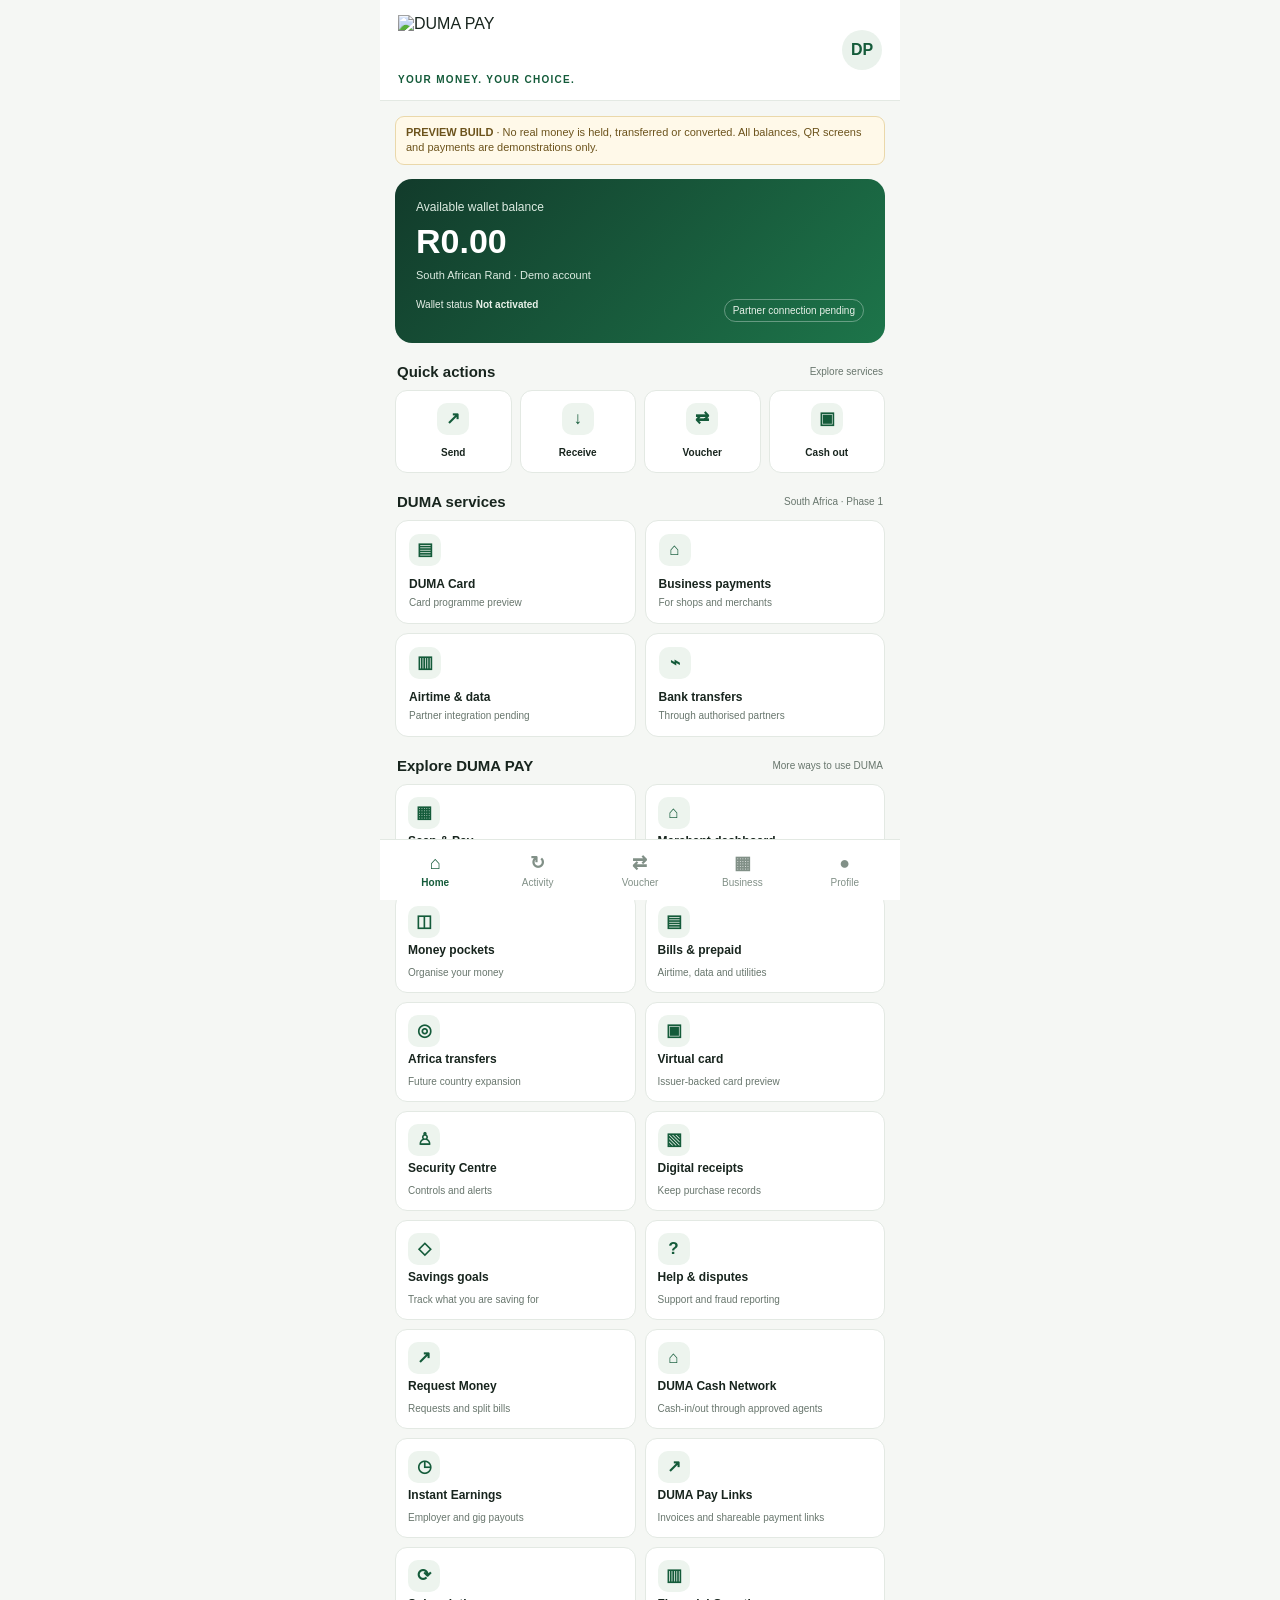
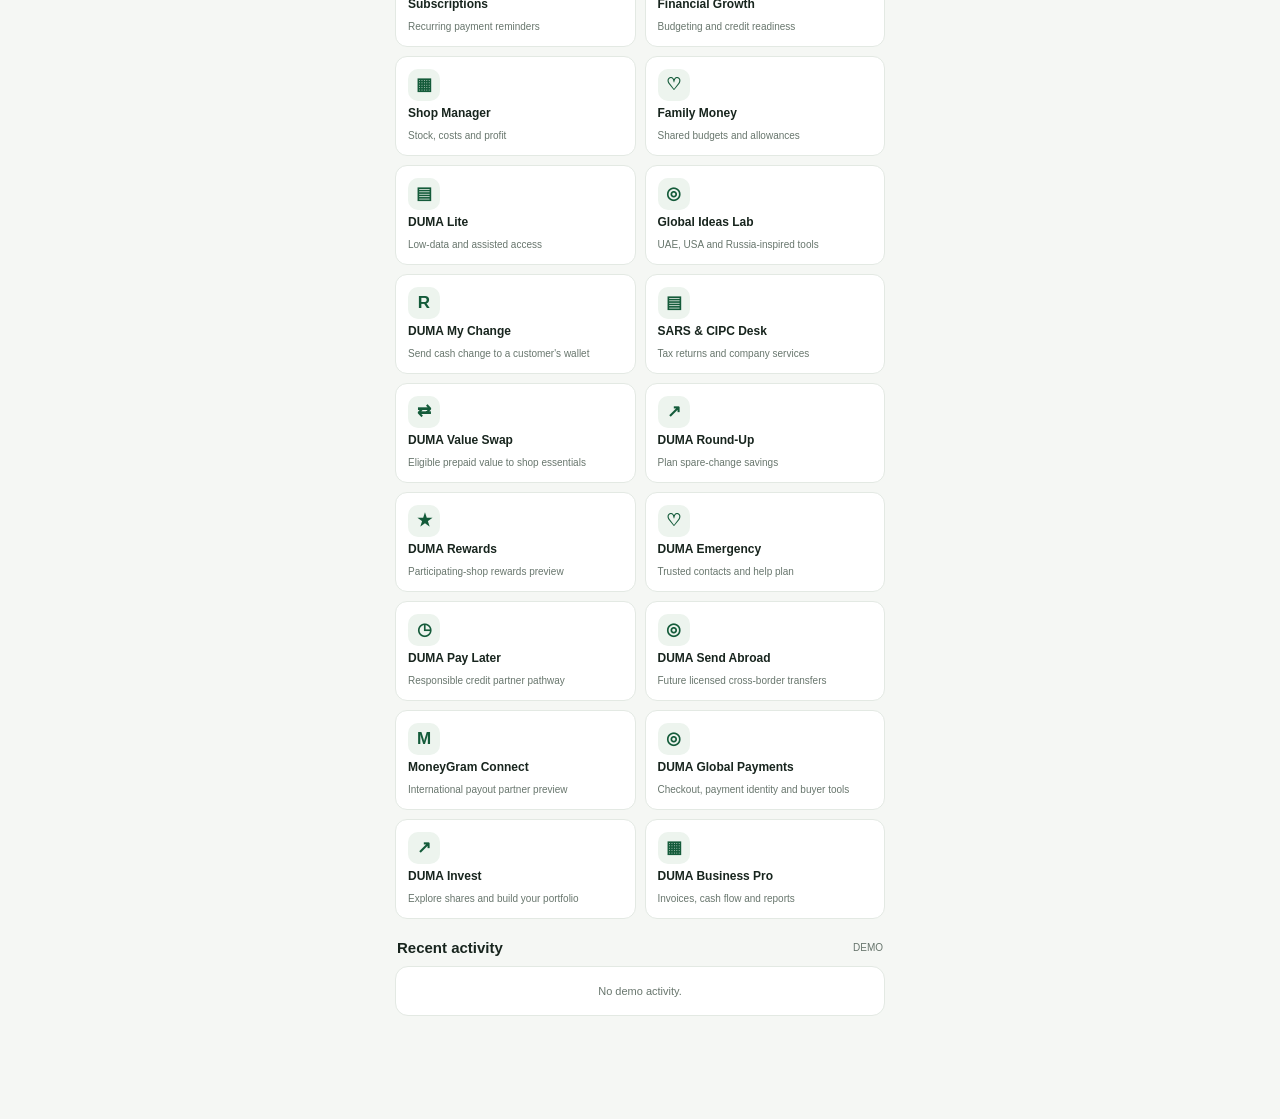
==== app/src/main/assets/index.html @ f4b6a289 "Add DUMA Invest share investing preview" ====
<!doctype html>
<html lang="en-ZA">
<head>
<meta charset="utf-8"><meta name="viewport" content="width=device-width,initial-scale=1,maximum-scale=1,user-scalable=no">
<meta name="theme-color" content="#123b2b"><title>DUMA PAY</title>
<style>
:root{--green:#145b3a;--green2:#1d754a;--gold:#c99a35;--ink:#18251e;--muted:#68766d;--bg:#f5f7f4;--line:#e3e9e3;--white:#fff}
*{box-sizing:border-box}body{margin:0;background:var(--bg);color:var(--ink);font-family:Arial,Helvetica,sans-serif}button,input,select{font:inherit}.app{max-width:520px;margin:auto;min-height:100vh;padding-bottom:88px}.top{padding:15px 18px;background:#fff;border-bottom:1px solid var(--line);display:flex;justify-content:space-between;align-items:center}.brand-logo{display:block;width:210px;height:58px;object-fit:contain;object-position:left center}.sub{font-size:10px;color:var(--green);margin-top:1px;letter-spacing:1.3px;font-weight:700}.avatar{width:40px;height:40px;border-radius:50%;background:#eaf2ec;color:var(--green);display:grid;place-items:center;font-weight:800}.content{padding:15px}.preview{border:1px solid #ead8aa;background:#fff9e9;color:#6c531c;border-radius:9px;padding:8px 10px;font-size:11px;line-height:1.4;margin-bottom:14px}.balance{background:linear-gradient(135deg,#123b2b,#1d754a);color:#fff;padding:21px;border-radius:17px}.bal-label{font-size:12px;color:#dcebe1}.amount{font-size:34px;font-weight:800;margin:8px 0}.currency{font-size:11px;color:#dcebe1}.wallet-foot{display:flex;justify-content:space-between;gap:8px;margin-top:18px;font-size:10px;color:#e8f1e9}.pill{border:1px solid #ffffff55;padding:5px 8px;border-radius:20px}.section-head{display:flex;justify-content:space-between;align-items:center;margin:20px 2px 10px}.section-head strong{font-size:15px}.section-head small{font-size:10px;color:var(--muted)}.actions{display:grid;grid-template-columns:repeat(4,1fr);gap:8px}.action{background:#fff;border:1px solid var(--line);border-radius:12px;padding:12px 3px;text-align:center;min-height:82px;color:var(--ink)}.ico{width:32px;height:32px;border-radius:10px;margin:0 auto 7px;background:#edf4ee;color:var(--green);display:grid;place-items:center;font-size:17px;font-weight:700}.action span{font-size:10px;font-weight:700}.grid{display:grid;grid-template-columns:1fr 1fr;gap:9px}.tile{background:#fff;border:1px solid var(--line);border-radius:13px;padding:13px;min-height:92px}.tile .ico{margin:0 0 8px}.tile b{font-size:12px}.tile p{font-size:10px;color:var(--muted);line-height:1.4;margin:4px 0 0}.list{background:#fff;border:1px solid var(--line);border-radius:13px;overflow:hidden}.tx{display:flex;align-items:center;gap:9px;padding:12px;border-bottom:1px solid var(--line)}.tx:last-child{border:0}.tx .ico{margin:0;flex:none}.tx b{font-size:11px}.tx small{display:block;color:var(--muted);font-size:10px;margin-top:4px}.tx .right{margin-left:auto;text-align:right;font-weight:700;font-size:11px}.muted{color:var(--muted)}.nav{position:fixed;bottom:0;left:50%;transform:translateX(-50%);width:100%;max-width:520px;background:#fff;border-top:1px solid var(--line);display:grid;grid-template-columns:repeat(5,1fr);padding:8px 4px calc(8px + env(safe-area-inset-bottom));z-index:5}.nav button{border:0;background:none;color:#819087;font-size:10px;padding:4px 0}.nav button b{display:block;font-size:18px;margin-bottom:3px}.nav button.active{color:var(--green);font-weight:800}.page{display:none}.page.active{display:block}.panel{background:#fff;border:1px solid var(--line);border-radius:14px;padding:15px;margin-bottom:11px}.panel h2{font-size:17px;margin:0 0 7px}.panel p{font-size:11px;color:var(--muted);line-height:1.5}.field{margin:12px 0}.field label{display:block;font-size:11px;font-weight:700;margin-bottom:6px}.field input,.field select{width:100%;min-height:48px;border:1px solid #dce5dc;border-radius:9px;padding:12px;background:#fbfdfb;color:var(--ink);font-size:14px}.btn{width:100%;border:0;border-radius:10px;background:var(--green);color:#fff;padding:13px;font-weight:700;margin-top:8px}.btn.gold{background:var(--gold);color:#1c241d}.btn.light{background:#edf4ee;color:var(--green)}.tag{display:inline-block;border-radius:20px;background:#edf4ee;color:var(--green);padding:5px 8px;font-size:10px;font-weight:700}.notice{font-size:10px;color:#6c531c;background:#fff8e8;border-radius:9px;padding:9px;line-height:1.5;margin:9px 0}.empty{padding:18px;text-align:center;color:var(--muted);font-size:11px}.qrbox{width:150px;height:150px;margin:12px auto;background:#fff;border:8px solid #fff;outline:1px solid var(--line);display:grid;grid-template-columns:repeat(13,1fr);gap:2px;padding:4px}.qrbox i{background:#163c2a}.qrbox i:nth-child(3n){background:#fff}.statgrid{display:grid;grid-template-columns:1fr 1fr;gap:8px;margin:12px 0}.stat{background:#f3f7f3;border-radius:10px;padding:12px}.stat small{display:block;color:var(--muted);font-size:10px}.stat b{display:block;margin-top:5px;font-size:17px}.method{display:flex;align-items:center;gap:8px;border:1px solid var(--line);border-radius:9px;padding:10px;margin:7px 0;font-size:12px}.method input{accent-color:var(--green)}.result{background:#edf5ee;border-radius:10px;padding:12px;margin-top:10px;font-size:12px;line-height:1.5}

.feature-grid{display:grid;grid-template-columns:repeat(2,1fr);gap:9px}.feature-link{border:1px solid var(--line);background:#fff;border-radius:12px;padding:12px;text-align:left;color:var(--ink);min-height:76px}.feature-link b{display:block;font-size:12px;margin:5px 0}.feature-link small{font-size:10px;color:var(--muted)}.feature-link .ico{margin:0}.mini-row{display:flex;justify-content:space-between;gap:8px;padding:10px 0;border-bottom:1px solid var(--line);font-size:12px}.mini-row:last-child{border:0}.switchrow{display:flex;justify-content:space-between;align-items:center;padding:12px 0;border-bottom:1px solid var(--line);font-size:12px}.switchrow input{width:20px;height:20px;accent-color:var(--green)}.receipt{border:1px dashed #b9c8bc;padding:14px;border-radius:10px;background:#fff;font-size:12px;line-height:1.7}</style></head>
<body><div class="app">
<header class="top"><div><img class="brand-logo" src="duma_pay_brand.png" alt="DUMA PAY"><div class="sub">YOUR MONEY. YOUR CHOICE.</div></div><div class="avatar">DP</div></header>
<main class="content">
<div class="preview"><b>PREVIEW BUILD</b> · No real money is held, transferred or converted. All balances, QR screens and payments are demonstrations only.</div>
<section id="home" class="page active">
<div class="balance"><div class="bal-label">Available wallet balance</div><div class="amount" id="walletBalance">R 0.00</div><div class="currency">South African Rand · Demo account</div><div class="wallet-foot"><span>Wallet status <b>Not activated</b></span><span class="pill">Partner connection pending</span></div></div>
<div class="section-head"><strong>Quick actions</strong><small>Explore services</small></div>
<div class="actions"><button class="action" onclick="show('send')"><div class="ico">↗</div><span>Send</span></button><button class="action" onclick="show('receive')"><div class="ico">↓</div><span>Receive</span></button><button class="action" onclick="show('voucher')"><div class="ico">⇄</div><span>Voucher</span></button><button class="action" onclick="show('cashout')"><div class="ico">▣</div><span>Cash out</span></button></div>
<div class="section-head"><strong>DUMA services</strong><small>South Africa · Phase 1</small></div>
<div class="grid"><div class="tile" onclick="show('card')"><div class="ico">▤</div><b>DUMA Card</b><p>Card programme preview</p></div><div class="tile" onclick="show('business')"><div class="ico">⌂</div><b>Business payments</b><p>For shops and merchants</p></div><div class="tile" onclick="show('airtime')"><div class="ico">▥</div><b>Airtime & data</b><p>Partner integration pending</p></div><div class="tile" onclick="show('bank')"><div class="ico">⌁</div><b>Bank transfers</b><p>Through authorised partners</p></div></div>
<div class="section-head"><strong>Explore DUMA PAY</strong><small>More ways to use DUMA</small></div>
<div class="feature-grid">
<button class="feature-link" onclick="show('scan')"><div class="ico">▦</div><b>Scan & Pay</b><small>Merchant QR payment preview</small></button>
<button class="feature-link" onclick="show('business')"><div class="ico">⌂</div><b>Merchant dashboard</b><small>Shop profile, sales and payments</small></button>
<button class="feature-link" onclick="show('pockets')"><div class="ico">◫</div><b>Money pockets</b><small>Organise your money</small></button>
<button class="feature-link" onclick="show('bills')"><div class="ico">▤</div><b>Bills & prepaid</b><small>Airtime, data and utilities</small></button>
<button class="feature-link" onclick="show('africa')"><div class="ico">◎</div><b>Africa transfers</b><small>Future country expansion</small></button>
<button class="feature-link" onclick="show('virtualcard')"><div class="ico">▣</div><b>Virtual card</b><small>Issuer-backed card preview</small></button>
<button class="feature-link" onclick="show('security')"><div class="ico">♙</div><b>Security Centre</b><small>Controls and alerts</small></button>
<button class="feature-link" onclick="show('receipts')"><div class="ico">▧</div><b>Digital receipts</b><small>Keep purchase records</small></button>
<button class="feature-link" onclick="show('savings')"><div class="ico">◇</div><b>Savings goals</b><small>Track what you are saving for</small></button>
<button class="feature-link" onclick="show('support')"><div class="ico">?</div><b>Help & disputes</b><small>Support and fraud reporting</small></button>
<button class="feature-link" onclick="show('requestmoney')"><div class="ico">↗</div><b>Request Money</b><small>Requests and split bills</small></button>
<button class="feature-link" onclick="show('cashnetwork')"><div class="ico">⌂</div><b>DUMA Cash Network</b><small>Cash-in/out through approved agents</small></button>
<button class="feature-link" onclick="show('earnings')"><div class="ico">◷</div><b>Instant Earnings</b><small>Employer and gig payouts</small></button>
<button class="feature-link" onclick="show('paylinks')"><div class="ico">↗</div><b>DUMA Pay Links</b><small>Invoices and shareable payment links</small></button>
<button class="feature-link" onclick="show('subscriptions')"><div class="ico">⟳</div><b>Subscriptions</b><small>Recurring payment reminders</small></button>
<button class="feature-link" onclick="show('growth')"><div class="ico">▥</div><b>Financial Growth</b><small>Budgeting and credit readiness</small></button>
<button class="feature-link" onclick="show('shopmanager')"><div class="ico">▦</div><b>Shop Manager</b><small>Stock, costs and profit</small></button>
<button class="feature-link" onclick="show('family')"><div class="ico">♡</div><b>Family Money</b><small>Shared budgets and allowances</small></button>
<button class="feature-link" onclick="show('lite')"><div class="ico">▤</div><b>DUMA Lite</b><small>Low-data and assisted access</small></button>
<button class="feature-link" onclick="show('world')"><div class="ico">◎</div><b>Global Ideas Lab</b><small>UAE, USA and Russia-inspired tools</small></button>
<button class="feature-link" onclick="show('mychange')"><div class="ico">R</div><b>DUMA My Change</b><small>Send cash change to a customer's wallet</small></button><button class="feature-link" onclick="show('businessservices')"><div class="ico">▤</div><b>SARS & CIPC Desk</b><small>Tax returns and company services</small></button>
<button class="feature-link" onclick="show('valueswap')"><div class="ico">⇄</div><b>DUMA Value Swap</b><small>Eligible prepaid value to shop essentials</small></button>
<button class="feature-link" onclick="show('roundup')"><div class="ico">↗</div><b>DUMA Round-Up</b><small>Plan spare-change savings</small></button>
<button class="feature-link" onclick="show('rewards')"><div class="ico">★</div><b>DUMA Rewards</b><small>Participating-shop rewards preview</small></button>
<button class="feature-link" onclick="show('emergency')"><div class="ico">♡</div><b>DUMA Emergency</b><small>Trusted contacts and help plan</small></button>
<button class="feature-link" onclick="show('paylater')"><div class="ico">◷</div><b>DUMA Pay Later</b><small>Responsible credit partner pathway</small></button>
<button class="feature-link" onclick="show('sendabroad')"><div class="ico">◎</div><b>DUMA Send Abroad</b><small>Future licensed cross-border transfers</small></button><button class="feature-link" onclick="show('moneygram')"><div class="ico">M</div><b>MoneyGram Connect</b><small>International payout partner preview</small></button>
<button class="feature-link" onclick="show('globalhub')"><div class="ico">◎</div><b>DUMA Global Payments</b><small>Checkout, payment identity and buyer tools</small></button>
<button class="feature-link" onclick="show('invest')"><div class="ico">↗</div><b>DUMA Invest</b><small>Explore shares and build your portfolio</small></button>
<button class="feature-link" onclick="show('businesspro')"><div class="ico">▦</div><b>DUMA Business Pro</b><small>Invoices, cash flow and reports</small></button>
</div>
<div class="section-head"><strong>Recent activity</strong><small>DEMO</small></div><div class="list" id="homeActivity"><div class="empty">Demo activity will appear here.</div></div>
</section>

<section id="roundup" class="page"><div class="panel"><h2>DUMA ROUND-UP</h2><p>Plan to round everyday purchases up to the next R5 or R10 and track the spare amount towards a goal. This preview does not move money.</p><div class="field"><label>Example purchase amount (R)</label><input id="roundPurchase" type="number" min="0.01" step=".01" placeholder="47.00"></div><div class="field"><label>Round up to</label><select id="roundStep"><option value="5">Next R5</option><option value="10">Next R10</option></select></div><div class="field"><label>Save the difference toward</label><input id="roundGoal" placeholder="e.g. School shoes"></div><button class="btn" onclick="previewRoundUp()">Calculate round-up</button><div id="roundResult"></div><div id="roundHistory" class="list" style="margin-top:10px"></div><div class="notice">Planning preview only. Automatic saving requires an activated wallet, customer consent and an authorised savings/payment partner. No funds are moved.</div></div></section>
<section id="rewards" class="page"><div class="panel"><h2>DUMA REWARDS</h2><p>Earn points or merchant-funded rewards at participating DUMA businesses. No reward partners are connected yet.</p><div class="statgrid"><div class="stat"><small>Demo points</small><b id="rewardPoints">0 pts</b></div><div class="stat"><small>Partner status</small><b>Not live</b></div></div><div class="field"><label>Demo purchase amount (R)</label><input id="rewardSpend" type="number" min="0.01" step=".01" placeholder="100.00"></div><div class="field"><label>Participating shop code (demo)</label><input id="rewardShop" placeholder="e.g. DUMA-SHOP"></div><button class="btn" onclick="previewRewards()">Preview points</button><div id="rewardResult"></div><div class="notice">Illustrative points only, not cash or a guaranteed cashback rate. Live rewards need signed merchant funding terms, clear expiry/redemption rules and fraud controls.</div></div></section>
<section id="emergency" class="page"><div class="panel"><h2>DUMA EMERGENCY</h2><p>Create a personal help plan and store trusted contacts on this device.</p><div class="field"><label>Trusted contact name</label><input id="emergencyName" placeholder="Person you trust"></div><div class="field"><label>Contact number</label><input id="emergencyPhone" type="tel" placeholder="+27"></div><div class="field"><label>What should they know? (optional)</label><input id="emergencyNote" placeholder="Short emergency note"></div><button class="btn" onclick="saveEmergencyContact()">Save contact on this device</button><div id="emergencyResult"></div><div id="emergencyList" class="list" style="margin-top:10px"></div><div class="notice">This is not an emergency-response service and does not contact anyone automatically. For immediate danger in South Africa, contact the relevant emergency services directly.</div></div></section>
<section id="paylater" class="page"><div class="panel"><h2>DUMA PAY LATER</h2><p>Explore a future buy-now-pay-later or short-term credit option offered only by an appropriately authorised credit provider.</p><div class="field"><label>Purchase amount (R)</label><input id="laterAmount" type="number" min="1" step=".01" placeholder="500"></div><div class="field"><label>Illustrative repayment period</label><select id="laterTerm"><option value="2">2 months</option><option value="3">3 months</option><option value="4">4 months</option><option value="6">6 months</option></select></div><button class="btn" onclick="previewPayLater()">View example schedule</button><div id="laterResult"></div><div class="notice">Not a credit offer, approval, quote or affordability assessment. No credit application is submitted. Any live product requires a registered credit provider, affordability checks, transparent pricing and applicable National Credit Act compliance.</div></div></section>
<section id="sendabroad" class="page"><div class="panel"><h2>DUMA SEND ABROAD</h2><p>Future cross-border remittances for eligible customers, beginning with partner-supported corridors from South Africa.</p><div class="field"><label>Send from</label><input value="South Africa · ZAR (R)" readonly></div><div class="field"><label>Destination country</label><select id="abroadCountry"><option>Botswana</option><option>Namibia</option><option>Zimbabwe</option><option>Lesotho</option><option>Eswatini</option><option>Ghana</option><option>Kenya</option><option>United Kingdom</option><option>United States</option><option>United Arab Emirates</option></select></div><div class="field"><label>Amount to send (R)</label><input id="abroadAmount" type="number" min="1" step=".01" placeholder="500"></div><button class="btn" onclick="previewAbroad()">Preview transfer request</button><div id="abroadResult"></div><div class="notice">No exchange rate or delivery time is quoted. No transfer is sent. Live service requires licensed remittance/payment partners, identity and sanctions screening, FX disclosure, corridor approval and transaction monitoring.</div></div></section>
<section id="invest" class="page">
<div class="panel"><h2>DUMA INVEST</h2><p>Investing should be easier to understand and access across South Africa. Explore companies, build a watchlist and learn the basics from your phone.</p><div class="statgrid"><div class="stat"><small>Watchlist</small><b id="investWatchCount">0 companies</b></div><div class="stat"><small>Order enquiries</small><b id="investOrderCount">0 drafts</b></div></div><div class="notice"><b>Investment service not connected.</b> This is an educational product preview. No live share prices, investment advice, brokerage, share purchases, sales or custody are available in this version.</div></div>
<div class="panel"><h2>1. Explore a company</h2><p>Add a listed company or ticker to your personal demo watchlist. Verify listings and company information with official market sources before making investment decisions.</p><div class="field"><label>Company name</label><input id="investCompany" maxlength="70" placeholder="Company name"></div><div class="field"><label>Share ticker (optional)</label><input id="investTicker" maxlength="15" placeholder="e.g. company ticker"></div><button class="btn" onclick="addInvestWatch()">Add to watchlist</button><div id="investWatchResult"></div><div id="investWatchList" class="list" style="margin-top:10px"></div></div>
<div class="panel"><h2>2. Investment access request</h2><p>Tell DUMA which investment service you'd like to access when an authorised brokerage and custody partner is connected. This is not an order and does not reserve a price.</p><div class="field"><label>Company / ticker of interest</label><input id="investOrderCompany" maxlength="70" placeholder="Company or ticker"></div><div class="field"><label>What would you like to do?</label><select id="investOrderSide"><option>Buy shares</option><option>Sell shares</option><option>Learn about this investment</option></select></div><div class="field"><label>Indicative amount (R) — optional</label><input id="investOrderAmount" type="number" min="1" step=".01" placeholder="e.g. 100"></div><button class="btn" onclick="saveInvestInterest()">Save investment interest</button><div id="investOrderResult"></div><div id="investOrderList" class="list" style="margin-top:10px"></div></div>
<div class="panel"><h2>3. Learn before you invest</h2><div class="tx"><div><b>Shares</b><small>A share represents an ownership interest in a company. Its value can rise or fall.</small></div></div><div class="tx"><div><b>Risk and diversification</b><small>Putting all your money into one company can expose you to concentrated risk. Diversification does not remove risk.</small></div></div><div class="tx"><div><b>Fees and tax</b><small>Understand brokerage, platform fees, market charges, spreads and tax treatment before investing.</small></div></div><div class="tx"><div><b>Long-term thinking</b><small>Invest only money you can afford to put at risk, and understand the product before buying.</small></div></div><div class="notice">DUMA Invest will not promise returns or recommend specific shares. Live market data, suitability controls, disclosures and regulated advice (if offered) require appropriate licensed providers.</div></div>
<div class="panel"><h2>4. What live DUMA Invest needs</h2><p>Authorised brokerage/execution partner, approved custody arrangement, verified investor onboarding, market-data licence, clear fee schedule, risk disclosures, complaints process and secure order confirmation.</p><button class="btn secondary" onclick="pending()">Real share trading — partner integration required</button></div>
</section>
<section id="globalhub" class="page">
<div class="panel"><h2>DUMA GLOBAL PAYMENTS</h2><p>One payment experience for people and businesses, inspired by useful ideas across PayPal, Wise, Stripe, Revolut, Cash App and other services — built around DUMA. Every action below is a local demonstration until approved payment partners are connected.</p><div class="statgrid"><div class="stat"><small>Payment identity</small><b id="dumaHandleLabel">@not-set</b></div><div class="stat"><small>Connected methods</small><b id="dumaMethodCount">0 demo</b></div></div></div>
<div class="panel"><h2>1. DUMA.Me payment identity</h2><p>Let people find you using a simple DUMA handle instead of sharing bank details. This does not reserve a live username or receive money.</p><div class="field"><label>Choose your demo handle</label><input id="globalHandle" maxlength="20" placeholder="e.g. zuza22"></div><button class="btn" onclick="saveDumaHandle()">Save demo handle</button><div id="globalHandleResult"></div></div>
<div class="panel"><h2>2. DUMA Checkout</h2><p>A simple checkout for online stores and in-person merchants, inspired by PayPal's convenient checkout flow.</p><div class="field"><label>Merchant / store</label><input id="globalMerchant" maxlength="70" placeholder="Store name"></div><div class="field"><label>Order reference</label><input id="globalOrder" maxlength="40" placeholder="Order number"></div><div class="field"><label>Amount (R)</label><input id="globalCheckoutAmount" type="number" min="0.01" step=".01" placeholder="175.00"></div><div class="field"><label>Demo payment method</label><select id="globalCheckoutMethod"><option>DUMA Wallet (future)</option><option>Bank card through issuer (future)</option><option>Bank transfer through partner (future)</option><option>Eligible voucher through issuer (future)</option></select></div><button class="btn" onclick="previewGlobalCheckout()">Preview secure checkout</button><div id="globalCheckoutResult"></div><div class="notice">No payment is authorised or captured. Live checkout requires PCI-compliant card handling through a certified provider, tokenisation, fraud controls, refunds and merchant settlement.</div></div>
<div class="panel"><h2>3. DUMA Payment Methods</h2><p>Save a label for a future partner-connected card or bank account. Never enter card numbers, CVV, PINs, passwords or OTPs here.</p><div class="field"><label>Method type</label><select id="globalMethodType"><option>Bank account via authorised partner</option><option>Debit card via certified provider</option><option>Credit card via certified provider</option></select></div><div class="field"><label>Safe display label only</label><input id="globalMethodLabel" maxlength="35" placeholder="e.g. My main bank account"></div><button class="btn" onclick="saveGlobalMethod()">Save demo method label</button><div id="globalMethodResult"></div><div id="globalMethodList" class="list" style="margin-top:10px"></div></div>
<div class="panel"><h2>4. DUMA Buyer & Seller Help</h2><p>Start a local draft for a late order, item not received, wrong amount or refund request.</p><div class="field"><label>Issue type</label><select id="globalCaseType"><option>Order not received</option><option>Wrong amount charged</option><option>Item or service not as described</option><option>Refund requested</option><option>Unknown transaction / possible fraud</option></select></div><div class="field"><label>Order or transaction reference (optional)</label><input id="globalCaseRef" maxlength="50" placeholder="Reference"></div><div class="field"><label>Explain the issue</label><input id="globalCaseNote" maxlength="240" placeholder="What happened?"></div><button class="btn" onclick="saveGlobalCase()">Save support draft</button><div id="globalCaseResult"></div><div id="globalCaseList" class="list" style="margin-top:10px"></div><div class="notice">This draft stays on this device and is not submitted to a bank, merchant, card network or DUMA support team.</div></div>
<div class="panel"><h2>5. DUMA Global Transfer Planner</h2><p>Wise-inspired clarity: show the sending amount, destination and fee disclosure before a future transfer. No exchange rate is fabricated.</p><div class="field"><label>Destination</label><select id="globalDestination"><option>United States · USD</option><option>United Kingdom · GBP</option><option>United Arab Emirates · AED</option><option>Zimbabwe · USD / ZWG (partner-dependent)</option><option>Botswana · BWP</option><option>Namibia · NAD</option><option>Ghana · GHS</option><option>Kenya · KES</option></select></div><div class="field"><label>Amount to send (ZAR)</label><input id="globalTransferAmount" type="number" min="1" step=".01" placeholder="500"></div><button class="btn" onclick="previewGlobalTransfer()">Build transfer preview</button><div id="globalTransferResult"></div><div class="notice">No FX rate, fees, delivery estimate or transfer is provided. Live cross-border service requires authorised providers, corridor approval, exchange-control compliance, KYC/AML and sanctions screening.</div></div>
</section>
<section id="moneygram" class="page"><div class="panel"><h2>MONEYGRAM CONNECT</h2><p>Explore a possible MoneyGram-compatible route for international transfers through an approved payout and settlement partner.</p><div class="field"><label>Transfer direction</label><select id="mgDirection"><option value="us_to_sa">Someone in the United States sends money to your DUMA wallet in South Africa</option><option value="sa_to_us">Send money from South Africa to someone in the United States</option></select></div><div class="field"><label>Sender or recipient name (demo)</label><input id="mgPerson" maxlength="70" placeholder="Enter a name"></div><div class="field"><label>Amount and currency</label><input id="mgAmount" type="number" min="1" step=".01" placeholder="e.g. 100"></div><button class="btn" onclick="previewMoneyGram()">Preview MoneyGram route</button><div id="mgResult"></div><div class="notice"><b>Partner integration not connected.</b> This is an expression-of-interest preview only. A MoneyGram transfer cannot currently be paid into a DUMA wallet through this screen. Cash pickup or bank payout availability depends on MoneyGram's supported options for the transaction. DUMA would need a signed commercial arrangement or an approved payout partner, verified settlement and regulatory approval before wallet credit or outbound transfers. Never enter a MoneyGram PIN, OTP, password or transfer reference here, and never treat a screenshot as proof of payment.</div><div class="section-head"><strong>Saved demo enquiries</strong><small>This device only</small></div><div id="mgHistory" class="list"></div></div></section><section id="businesspro" class="page"><div class="panel"><h2>DUMA BUSINESS PRO</h2><p>A practical operating desk for South African small businesses, connected to the DUMA Shop Manager and SARS & CIPC Desk.</p><div class="statgrid"><div class="stat"><small>Invoices recorded</small><b id="bizInvoiceCount">0</b></div><div class="stat"><small>Invoice total</small><b id="bizInvoiceTotal">R0.00</b></div></div><div class="field"><label>Customer / client</label><input id="bizClient" placeholder="Customer or company"></div><div class="field"><label>Invoice description</label><input id="bizDescription" placeholder="Goods or service supplied"></div><div class="field"><label>Invoice amount (R)</label><input id="bizAmount" type="number" min=".01" step=".01" placeholder="750.00"></div><button class="btn" onclick="saveBusinessInvoice()">Save demo invoice</button><div id="bizInvoiceResult"></div><div class="section-head"><strong>Business records</strong><small>Saved on this device</small></div><div id="bizInvoiceList" class="list"></div><div class="grid"><button class="btn light" onclick="show('shopmanager')">Open Stock Manager</button><button class="btn light" onclick="show('businessservices')">Open SARS & CIPC</button></div><div class="notice">Local demo records only. This is not accounting or tax advice, an e-invoicing service, or an official SARS/CIPC filing. Protect business records and back them up securely.</div></div></section>
<section id="send" class="page"><div class="panel"><h2>Send money</h2><p>Transfers will be enabled through approved payment partners after onboarding.</p><div class="field"><label>Recipient phone or account</label><input placeholder="+27 or account number"></div><div class="field"><label>Amount (ZAR)</label><input type="number" placeholder="0.00"></div><button class="btn" onclick="pending()">Continue</button></div></section>
<section id="receive" class="page"><div class="panel"><h2>Receive money</h2><p>Your DUMA payment details will be issued after verification and wallet activation.</p><div class="notice">No active account details are available in this preview. Do not send money to this demo app.</div></div></section>
<section id="voucher" class="page"><div class="panel"><h2>Voucher services</h2><p>Explore future voucher services. Never enter a real voucher PIN in this preview.</p><div class="field"><label>Supported provider</label><input placeholder="Supported provider (future integration)"></div><div class="field"><label>Voucher reference</label><input placeholder="Enter reference only in live secure flow"></div><button class="btn" onclick="pending()">Check supported voucher</button><p class="notice">No voucher validation is connected. Live voucher handling will require secure approved provider integration.</p></div></section>
<section id="cashout" class="page"><div class="panel"><h2>Cash out</h2><p>Cash-out locations and bank payouts will be provided through authorised partners.</p><span class="tag">Partner network required</span><button class="btn" onclick="pending()">Explore cash-out options</button></div></section>
<section id="bank" class="page"><div class="panel"><h2>Bank transfers</h2><p>Domestic and eligible cross-border transfers through regulated payment partners.</p><span class="tag">Not connected yet</span><button class="btn" onclick="pending()">Start a transfer</button></div></section>
<section id="card" class="page"><div class="panel"><h2>DUMA Card</h2><div style="background:#153e2b;color:#fff;border-radius:14px;padding:18px;margin:12px 0"><img src="duma_pay_brand.png" alt="DUMA PAY" style="width:180px;height:54px;object-fit:contain;object-position:left center"><div style="margin-top:28px;font-size:12px;letter-spacing:2px">•••• •••• •••• ••••</div><div style="display:flex;justify-content:space-between;margin-top:15px;font-size:10px"><span>VIRTUAL CARD PREVIEW</span><span>ISSUER TBD</span></div></div><p>This is not an active payment card. Issuer and card programme require partner approval.</p></div></section>
<section id="airtime" class="page"><div class="panel"><h2>Airtime & data</h2><p>Prepaid purchases will be available through participating network and distribution partners.</p><div class="field"><label>Mobile number</label><input placeholder="+27 mobile number"></div><div class="field"><label>Network and bundle</label><input placeholder="Available after provider integration"></div><button class="btn" onclick="pending()">View bundles</button></div></section>
<section id="business" class="page"><div class="panel"><h2>DUMA PAY FOR SHOPS</h2><p>For spaza shops, tuck shops, street vendors, taverns and clubs, supermarkets, salons and other South African businesses.</p><div class="field"><label>Shop name</label><input id="shopName" placeholder="Enter your shop or business name"></div><div class="field"><label>Business type</label><select id="shopType"><option>Spaza</option><option>Tuck Shop</option><option>Street Vendor</option><option>Supermarket</option><option>Salon</option><option>Tavern / Club</option><option>Retail Shop</option><option>Other</option></select></div><div class="field"><label>Location</label><input id="shopLocation" placeholder="Town / suburb / area"></div><button class="btn" onclick="saveShop()">Create demo shop profile</button><div id="shopDashboard" style="display:none"><div class="result"><b id="savedShopName">My Shop</b><div id="savedShopMeta"></div><div class="qrbox" id="shopQr" aria-label="Illustrative shop QR preview"></div><small>Unique shop code: <b id="shopCode"></b></small><div class="notice">Illustrative QR preview only. It is not a live payment QR and cannot receive money.</div></div><div class="statgrid"><div class="stat"><small>Today's sales</small><b id="todaySales">R0.00</b></div><div class="stat"><small>Shop balance</small><b>R0.00 Demo</b></div></div><div class="grid"><button class="btn" onclick="show('shopPay')">Pay Shop</button><button class="btn light" onclick="show('myShop')">My Shop</button></div><div class="section-head"><strong>Payment list</strong><small>Demo only</small></div><div class="list" id="shopPayments"><div class="empty">No demo shop payments yet.</div></div></div><div class="section-head"><strong>More business tools</strong><small>Coming in pilot</small></div><div class="grid"><div class="tile"><div class="ico">▦</div><b>POS / Sell</b><p>Coming in pilot</p></div><div class="tile"><div class="ico">▤</div><b>Stock & Expenses</b><p>Coming in pilot</p></div></div></div></section>
<section id="shopPay" class="page"><div class="panel"><h2>Pay a shop</h2><p>Demo checkout. Enter the item and amount; no actual voucher or cash value is processed.</p><div class="field"><label>Shop</label><input id="payShopName" readonly placeholder="Create a shop profile first"></div><div class="field"><label>Item / description</label><input id="itemName" placeholder="e.g. Bread"></div><div class="field"><label>Item price (R)</label><input id="itemPrice" type="number" min="0.01" step="0.01" placeholder="30.00"></div><div class="field"><label>Payment method</label><label class="method"><input type="radio" name="method" value="eWallet" checked> eWallet reference (demo)</label><label class="method"><input type="radio" name="method" value="Cash Send"> Cash Send reference (demo)</label><label class="method"><input type="radio" name="method" value="Airtime voucher"> Airtime voucher reference (demo)</label><label class="method"><input type="radio" name="method" value="Cash"> Cash paid to shop (demo)</label></div><div class="field"><label>Demo reference (not a PIN)</label><input id="paymentRef" placeholder="Type TEST-123 only; no real PINs" autocomplete="off"></div><div class="field"><label>Amount paid (R)</label><input id="amountPaid" type="number" min="0" step="0.01" placeholder="50.00"></div><button class="btn gold" onclick="makeDemoPayment()">Confirm demo payment</button><div id="paymentResult"></div><p class="notice">Preview build. No real money held. Partner-regulated funds only. Never enter a real eWallet PIN, Cash Send PIN or voucher PIN.</p></div></section>

<section id="businessservices" class="page"><div class="panel"><h2>DUMA BUSINESS DESK</h2><p>Tools for small businesses to organise tax and company administration. DUMA can guide users to official services and help prepare information; filing and payments require verified access and approved integrations.</p><div class="section-head"><strong>SARS services</strong><small>Official-service connection required</small></div><div class="tile"><b>Tax calendar & reminders</b><p>Track VAT, PAYE, UIF, SDL and income-tax due dates based on the business profile.</p></div><div class="tile"><b>Tax return preparation</b><p>Organise income, expenses, invoices and supporting documents before filing.</p></div><div class="tile"><b>Tax status & balances</b><p>Future secure hand-off to SARS eFiling or authorised SARS services. No tax lookup is connected in this preview.</p></div><div class="tile"><b>Pay SARS</b><p>Prepare payment references and track proof of payment. Actual payment requires a verified SARS payment channel or regulated partner.</p></div><div class="notice">DUMA is not SARS and does not submit returns or collect SARS login details in this preview. Never enter your SARS password, OTP or tax credentials here.</div><button class="btn" onclick="openOfficialService('https://www.sarsefiling.co.za/')">Open SARS eFiling</button><div class="section-head"><strong>CIPC company services</strong><small>Official-service connection required</small></div><div class="tile"><b>Register a company</b><p>Guided checklist for name options, director details and required documents.</p></div><div class="tile"><b>Company changes & annual returns</b><p>Reminders and preparation for annual returns, director changes and company amendments.</p></div><div class="tile"><b>Business name & company checks</b><p>Future verified lookup through CIPC services; no live company search is connected.</p></div><div class="tile"><b>Certificates & documents</b><p>Organise company registration documents and filing records.</p></div><div class="notice">DUMA is not CIPC and cannot guarantee company-name availability or complete filings in this preview. Use official CIPC channels for registration, changes and annual returns.</div><button class="btn" onclick="openOfficialService('https://www.cipc.co.za/')">Open CIPC</button></div></section>
<section id="valueswap" class="page"><div class="panel"><h2>DUMA VALUE SWAP</h2><p>Example: exchange eligible R20 prepaid airtime value for R10 electricity or another supported shop product, subject to provider rules, merchant acceptance and a confirmed quote.</p><div class="field"><label>Value you want to use</label><select id="swapSource"><option>Airtime voucher / prepaid value</option><option>Supported eVoucher</option><option>Other approved prepaid value</option></select></div><div class="field"><label>Available value (R)</label><input id="swapAmount" type="number" min="1" step="0.01" placeholder="20.00"></div><div class="field"><label>What do you want to receive?</label><select id="swapTarget"><option>Electricity</option><option>Airtime</option><option>Mobile data</option><option>Water / municipal prepaid</option><option>Participating shop goods</option></select></div><div class="field"><label>Shop or provider (optional)</label><input id="swapMerchant" placeholder="Participating shop / provider"></div><button class="btn gold" onclick="previewValueSwap()">Check swap preview</button><div id="swapResult"></div><div class="notice">DEMO ONLY: no airtime, voucher or money is checked, redeemed, transferred or converted. Live swaps require provider permission, secure validation, transparent exchange rates and fees, merchant settlement, limits and fraud controls. Never enter voucher PINs or OTPs here.</div></div></section>
<section id="mychange" class="page"><div class="panel"><h2>DUMA MY CHANGE</h2><p>Let a customer receive their cash change in their DUMA PAY wallet instead of taking coins. In the live service, the merchant must be onboarded and the transfer must be authorised and confirmed before the customer leaves.</p><div class="field"><label>Customer's DUMA PAY mobile number</label><input id="changePhone" type="tel" inputmode="tel" placeholder="e.g. 071 234 5678"></div><div class="field"><label>Purchase total (R)</label><input id="changePurchase" type="number" min="0.01" step="0.01" placeholder="175.00"></div><div class="field"><label>Cash received (R)</label><input id="changeTendered" type="number" min="0.01" step="0.01" placeholder="200.00"></div><button class="btn gold" onclick="previewMyChange()">Calculate & preview change</button><div id="changeResult"></div><div class="notice">DEMO ONLY: this preview does not send money or contact a phone number. Live DUMA My Change requires a regulated payment partner, merchant settlement, customer verification, transaction limits, fraud checks and a confirmed receipt.</div></div><div class="panel"><h2>Recent DUMA My Change previews</h2><div id="changeHistory" class="list"><div class="empty">No change previews yet.</div></div></div></section>
<section id="myShop" class="page"><div class="panel"><h2>My Shop</h2><div id="myShopDetails" class="empty">Create your demo shop profile first.</div><button class="btn light" onclick="show('business')">Back to Business</button></div></section>
<section id="activity" class="page"><div class="panel"><h2>Activity</h2><p>All entries below are demo records, not real transactions.</p><div id="activityList" class="list"><div class="empty">No demo activity.</div></div></div></section>
 
<section id="scan" class="page"><div class="panel"><h2>Scan & Pay</h2><p>Scan a participating merchant's verified DUMA QR code in the live app. Camera scanning and payment authorisation will be connected after partner integration.</p><div class="qrbox" aria-label="Illustrative QR code"><i></i></div><div class="notice">This is a sample screen only. The QR pattern is not scannable and cannot move money.</div><div class="field"><label>Demo merchant code</label><input id="scanCode" placeholder="e.g. DUMA-ABC1234"></div><div class="field"><label>Amount (R)</label><input id="scanAmount" type="number" min="0.01" step="0.01" placeholder="0.00"></div><button class="btn" onclick="demoScanPay()">Preview payment</button><div id="scanResult"></div></div></section>
<section id="pockets" class="page"><div class="panel"><h2>Money pockets</h2><p>Plan how to allocate your money. These are budgeting labels only, not separate bank accounts.</p><div class="field"><label>Pocket name</label><input id="pocketName" placeholder="e.g. Groceries, Rent, School"></div><div class="field"><label>Target amount (R)</label><input id="pocketTarget" type="number" min="1" step="0.01" placeholder="1000"></div><button class="btn" onclick="addPocket()">Create pocket</button><div class="section-head"><strong>Your pockets</strong><small>Saved on this device</small></div><div id="pocketList" class="list"><div class="empty">No pockets yet.</div></div></div></section>
<section id="bills" class="page"><div class="panel"><h2>Airtime, data & bills</h2><p>One place for prepaid and household payments. Live purchases require participating providers and authorised payment rails.</p><div class="field"><label>Service</label><select id="billType"><option>Airtime</option><option>Mobile data</option><option>Electricity</option><option>Water</option><option>Municipal account</option><option>TV subscription</option></select></div><div class="field"><label>Mobile number / meter / account reference</label><input id="billRef" placeholder="Reference only — no PINs"></div><div class="field"><label>Amount (R)</label><input id="billAmount" type="number" min="1" step="0.01" placeholder="50.00"></div><button class="btn" onclick="previewBill()">Preview purchase</button><div id="billResult"></div><div class="notice">No biller is connected in this preview. Do not submit real account credentials.</div></div></section>
<section id="africa" class="page"><div class="panel"><h2>DUMA Africa</h2><p>Designed for future expansion beyond South Africa, with country-specific partners, rules and currencies.</p><div class="mini-row"><b>South Africa</b><span class="tag">Phase 1 focus</span></div><div class="mini-row"><b>Botswana</b><span class="muted">Future market</span></div><div class="mini-row"><b>Namibia</b><span class="muted">Future market</span></div><div class="mini-row"><b>Zimbabwe</b><span class="muted">Future market</span></div><div class="mini-row"><b>Ghana</b><span class="muted">Future market</span></div><div class="notice">Cross-border transfers, FX rates and local wallets will only launch after licensing, compliance and regulated partner approval in each market.</div><button class="btn" onclick="pending()">Explore international transfers</button></div></section>
<section id="virtualcard" class="page"><div class="panel"><h2>Virtual DUMA Card</h2><div style="background:#153e2b;color:#fff;border-radius:14px;padding:18px;margin:12px 0"><div style="font-weight:800;letter-spacing:2px">DUMA PAY</div><div style="margin-top:28px;font-size:13px;letter-spacing:2px">•••• &nbsp; •••• &nbsp; •••• &nbsp; 0000</div><div style="display:flex;justify-content:space-between;margin-top:15px;font-size:10px"><span>VIRTUAL CARD PREVIEW</span><span>NOT ACTIVE</span></div></div><p>Card issuance, tokenisation, online payments and controls require a licensed issuer and card-network partner. No real card number is shown.</p><button class="btn" onclick="pending()">Check card eligibility</button></div></section>
<section id="security" class="page"><div class="panel"><h2>Security Centre</h2><p>Preview your security preferences. These local switches do not secure a live account until authentication and server controls are implemented.</p><label class="switchrow">Login alerts <input type="checkbox" id="secAlerts" checked onchange="saveSecurity()"></label><label class="switchrow">Biometric login <input type="checkbox" id="secBio" onchange="saveSecurity()"></label><label class="switchrow">New-device approval <input type="checkbox" id="secDevice" checked onchange="saveSecurity()"></label><label class="switchrow">Payment notifications <input type="checkbox" id="secPay" checked onchange="saveSecurity()"></label><div class="field"><label>Daily spending limit preference (R)</label><input id="secLimit" type="number" min="0" step="100" placeholder="Set after account activation" onchange="saveSecurity()"></div><button class="btn light" onclick="alert('Account freeze will be available through the live security service.')">Freeze account (future feature)</button><div class="notice">Never share your PIN or one-time password. DUMA support will never ask you to reveal them.</div></div></section>
<section id="receipts" class="page"><div class="panel"><h2>Digital receipts</h2><p>Receipts from demo shop purchases are stored on this device. Live receipts will include verified payment references from the payment partner.</p><div id="receiptList" class="list"><div class="empty">No receipts yet. Try a demo shop checkout.</div></div></div></section>
<section id="savings" class="page"><div class="panel"><h2>Savings goals</h2><p>Set a goal and track progress. This is a planner only; it does not hold or move savings.</p><div class="field"><label>What are you saving for?</label><input id="goalName" placeholder="e.g. School fees, phone, emergency fund"></div><div class="field"><label>Goal amount (R)</label><input id="goalTarget" type="number" min="1" step="0.01" placeholder="5000"></div><div class="field"><label>Amount saved so far (R)</label><input id="goalSaved" type="number" min="0" step="0.01" placeholder="0"></div><button class="btn" onclick="saveGoal()">Save goal</button><div id="goalList" class="list" style="margin-top:12px"><div class="empty">No savings goals yet.</div></div><div class="notice">Any real savings or interest-bearing product must be provided and safeguarded by an appropriately authorised partner.</div></div></section>
<section id="support" class="page"><div class="panel"><h2>Help, disputes & fraud</h2><p>Tell us what happened. This preview saves a draft locally only and does not send a support ticket.</p><div class="field"><label>Issue type</label><select id="helpType"><option>Payment query</option><option>Missing or incorrect payment</option><option>Suspected fraud / scam</option><option>Account access</option><option>Merchant complaint</option><option>Other</option></select></div><div class="field"><label>Reference (if available)</label><input id="helpRef" placeholder="Do not include PINs or passwords"></div><div class="field"><label>Describe the issue</label><textarea id="helpMessage" rows="4" style="width:100%;border:1px solid #dce5dc;border-radius:9px;padding:12px"></textarea></div><button class="btn" onclick="saveSupport()">Save support draft</button><div id="supportResult"></div><div class="notice">If money is at risk, contact your bank or payment provider immediately using its official number. Do not share OTPs or PINs.</div></div></section>
<section id="profile" class="page"><div class="panel"><h2>Your account</h2><p>Manage profile, security and verification.</p><div class="tx"><div class="ico">✓</div><div><b>Identity verification</b><small>FICA/KYC partner connection pending</small></div><span class="right muted">Pending</span></div><div class="tx"><div class="ico">◎</div><div><b>Country and currency</b><small>South Africa · ZAR (R)</small></div></div><div class="tx"><div class="ico">文</div><div><b>Language</b><small>English now · isiZulu and Sesotho planned</small></div></div><div class="notice">Phase 1 launch configuration: South Africa only. Country and currency are kept configurable for future African expansion.</div></div></section>

<section id="requestmoney" class="page"><div class="panel"><h2>DUMA Request Money</h2><p>Request a payment by phone number, QR or shareable request. Split bills between friends and family.</p><div class="field"><label>Recipient</label><input id="reqPerson" placeholder="Name or mobile number"></div><div class="field"><label>Amount (R)</label><input id="reqAmount" type="number" min="1" placeholder="150"></div><div class="field"><label>Reason</label><input id="reqReason" placeholder="Shared groceries"></div><button class="btn" onclick="previewRequest()">Create request preview</button><div id="reqResult"></div><hr><h2>Split a bill</h2><div class="field"><label>Total bill (R)</label><input id="splitTotal" type="number" min="1" placeholder="600"></div><div class="field"><label>Number of people</label><input id="splitPeople" type="number" min="2" max="30" value="3"></div><button class="btn light" onclick="splitBill()">Calculate each share</button><div id="splitResult"></div><div class="notice">Preview only. No payment request or message is sent.</div></div></section>
<section id="cashnetwork" class="page"><div class="panel"><h2>DUMA Cash Network</h2><p>Approved shops and agents could provide cash deposits, withdrawals, bill payments and assisted services.</p><div class="field"><label>Search town or area</label><input id="cashArea" placeholder="e.g. Bloemhof"></div><button class="btn" onclick="cashNetworkSearch()">Preview agent search</button><div id="cashAreaResult"></div><hr><h2>Become a DUMA agent</h2><div class="field"><label>Business name</label><input id="agentName" placeholder="Business name"></div><div class="field"><label>Contact number</label><input id="agentPhone" placeholder="+27"></div><button class="btn light" onclick="saveAgentInterest()">Save interest locally</button><div id="agentResult"></div><div class="notice">Cash services require authorised partners, agent checks, transaction limits, monitoring and settlement controls.</div></div></section>
<section id="earnings" class="page"><div class="panel"><h2>DUMA Instant Earnings</h2><p>Employer and gig-platform payouts, including earned-wage access where supported by employers and regulated partners.</p><div class="field"><label>Employer / platform</label><input id="earnEmployer" placeholder="Employer or platform"></div><div class="field"><label>Amount (R)</label><input id="earnAmount" type="number" min="1" placeholder="500"></div><button class="btn" onclick="previewEarnings()">Preview payout</button><div id="earnResult"></div><div class="notice">No wages are advanced or paid in this preview. Employer agreements and authorised payout rails are required.</div></div></section>
<section id="paylinks" class="page"><div class="panel"><h2>DUMA Pay Links & Invoices</h2><p>Let sellers request payment through WhatsApp, Facebook, SMS or an online shop.</p><div class="field"><label>Product or service</label><input id="linkItem" placeholder="Product or service"></div><div class="field"><label>Amount (R)</label><input id="linkAmount" type="number" min="1" placeholder="250"></div><div class="field"><label>Invoice reference</label><input id="linkRef" placeholder="INV-001"></div><button class="btn" onclick="createPayLink()">Create link preview</button><div id="linkResult"></div><div class="notice">This creates a local demonstration reference, not a live payment URL.</div></div></section>
<section id="subscriptions" class="page"><div class="panel"><h2>Subscription Manager</h2><p>Track debit orders and recurring services, upcoming dates, reminders and spending limits.</p><div class="field"><label>Service</label><input id="subName" placeholder="Streaming, insurance, gym"></div><div class="field"><label>Monthly amount (R)</label><input id="subAmount" type="number" min="1" placeholder="99"></div><div class="field"><label>Next debit date</label><input id="subDate" type="date"></div><button class="btn" onclick="addSubscription()">Save reminder</button><div id="subList" class="list" style="margin-top:12px"></div><div class="notice">No debit is made and no mandate is cancelled in this preview.</div></div></section>
<section id="growth" class="page"><div class="panel"><h2>DUMA Financial Growth</h2><p>Financial education, budget insights and credit-readiness guidance without promising loans or approvals.</p><div class="field"><label>Monthly income (R)</label><input id="growthIncome" type="number" min="0" placeholder="8000"></div><div class="field"><label>Essential expenses (R)</label><input id="growthExpenses" type="number" min="0" placeholder="5000"></div><div class="field"><label>Debt repayments (R)</label><input id="growthDebt" type="number" min="0" placeholder="1000"></div><button class="btn" onclick="growthCheck()">View budget snapshot</button><div id="growthResult"></div><div class="notice">Educational estimate only; not a credit score, loan offer or affordability assessment.</div></div></section>
<section id="shopmanager" class="page"><div class="panel"><h2>DUMA Shop Manager</h2><p>Stock records, quantities, costs, selling prices and estimated gross margin for small businesses.</p><div class="field"><label>Stock item</label><input id="stockItem" placeholder="e.g. 2L cooking oil"></div><div class="field"><label>Quantity</label><input id="stockQty" type="number" min="1" placeholder="10"></div><div class="field"><label>Cost per item (R)</label><input id="stockCost" type="number" min="0" step=".01" placeholder="25"></div><div class="field"><label>Selling price per item (R)</label><input id="stockSell" type="number" min="0" step=".01" placeholder="32"></div><button class="btn" onclick="addStockItem()">Add stock</button><div id="stockList" class="list" style="margin-top:12px"></div><div id="stockTotals" class="result"></div><div class="notice">Local demo records only. No accounting, tax or supplier integration is active.</div></div></section>
<section id="family" class="page"><div class="panel"><h2>Family Money</h2><p>Plan shared household budgets, savings goals and child allowances with permission-based roles and spending limits.</p><div class="field"><label>Family budget label</label><input id="familyName" placeholder="e.g. School allowance"></div><div class="field"><label>Planned amount (R)</label><input id="familyAmount" type="number" min="1" placeholder="300"></div><button class="btn" onclick="addFamilyPlan()">Add budget item</button><div id="familyList" class="list" style="margin-top:12px"></div><div class="notice">Planning only. No child account or shared wallet is active.</div></div></section>
<section id="lite" class="page"><div class="panel"><h2>DUMA Lite</h2><p>Designed for low-data connections, entry-level Android phones, smaller downloads, accessible screens and assisted services.</p><div class="mini-row"><b>Low-data mode</b><span class="tag">Design target</span></div><div class="mini-row"><b>Small-screen layout</b><span class="tag">Included</span></div><div class="mini-row"><b>USSD / feature-phone access</b><span class="tag">Telecom partner required</span></div><div class="mini-row"><b>Assisted agent access</b><span class="tag">Pilot planning</span></div></div></section>
<section id="world" class="page"><div class="panel"><h2>DUMA Global Ideas Lab</h2><p>Useful payment patterns from other markets, adapted for South Africa and future expansion.</p><div class="section-head"><strong>UAE-inspired · Aani-style</strong><small>Request-to-pay</small></div><div class="mini-row"><b>Phone and QR payments</b><span class="tag">Planned</span></div><div class="mini-row"><b>Request money and split bills</b><span class="tag">Preview added</span></div><div class="mini-row"><b>Scheduled recurring payments</b><span class="tag">Planner added</span></div><div class="section-head"><strong>USA-inspired · FedNow / RTP-style</strong><small>Instant payments</small></div><div class="mini-row"><b>Eligible instant payouts</b><span class="tag">Partner required</span></div><div class="mini-row"><b>Payment requests and invoices</b><span class="tag">Preview added</span></div><div class="mini-row"><b>Fraud checks and payment status</b><span class="tag">Design requirement</span></div><div class="section-head"><strong>Russia-inspired · SBP-style</strong><small>Phone and QR</small></div><div class="mini-row"><b>Phone-number payment alias</b><span class="tag">Future design</span></div><div class="mini-row"><b>Merchant QR and bill payments</b><span class="tag">Preview added</span></div><div class="mini-row"><b>Cash-in via participating ATM / agent</b><span class="tag">Partner required</span></div><div class="mini-row"><b>Cashback and loyalty</b><span class="tag">Future option</span></div><div class="notice">These are design inspirations, not DUMA integrations with Aani, FedNow, SBP or foreign banks. South Africa remains Phase 1 (ZAR). Cross-border and Russia-related services need legal, sanctions, currency and partner review before any launch.</div></div></section>
</main>
<nav class="nav"><button class="active" data-page="home" onclick="show('home',this)"><b>⌂</b>Home</button><button data-page="activity" onclick="show('activity',this)"><b>↻</b>Activity</button><button data-page="voucher" onclick="show('voucher',this)"><b>⇄</b>Voucher</button><button data-page="business" onclick="show('business',this)"><b>▦</b>Business</button><button data-page="profile" onclick="show('profile',this)"><b>●</b>Profile</button></nav>
</div>
<script>
const APP_CONFIG={country:"ZA",countryName:"South Africa",currency:"ZAR",currencySymbol:"R",locale:"en-ZA",defaultLanguage:"en",plannedLanguages:["zu","st"],phase:1};
const money=n=>APP_CONFIG.currencySymbol+Number(n||0).toFixed(2);
const read=(k,d)=>{try{return JSON.parse(localStorage.getItem(k))??d}catch(e){return d}};
let demoWallet=Number(localStorage.getItem("duma_demo_wallet")||0);
let shop=read("duma_demo_shop",null),payments=read("duma_demo_shop_payments",[]),activity=read("duma_demo_activity",[]);
function show(id,btn){document.querySelectorAll(".page").forEach(p=>p.classList.remove("active"));const page=document.getElementById(id);if(page)page.classList.add("active");document.querySelectorAll(".nav button").forEach(b=>b.classList.remove("active"));const nav=btn||document.querySelector('.nav button[data-page="'+id+'"]');if(nav)nav.classList.add("active");if(id==="shopPay")document.getElementById("payShopName").value=shop?.name||"";if(id==="myShop")renderMyShop();if(id==="moneygram")renderMoneyGramHistory();if(id==="globalhub")renderGlobalHub();if(id==="invest")renderInvestHub();window.scrollTo(0,0)}
function pending(){alert("This service is not live yet. DUMA PAY must connect to an approved financial partner and complete required compliance checks.")}
function saveActivity(label,amount){activity.unshift({label,amount,at:new Date().toLocaleString(APP_CONFIG.locale),demo:true});activity=activity.slice(0,40);localStorage.setItem("duma_demo_activity",JSON.stringify(activity));renderActivity()}
function renderActivity(){const html=activity.length?activity.map(a=>'<div class="tx"><div><b>'+escapeHtml(a.label)+'</b><small>DEMO · '+escapeHtml(a.at)+'</small></div><span class="right">'+(a.amount?money(a.amount):"DEMO")+'</span></div>').join(""):'<div class="empty">No demo activity.</div>';document.getElementById("activityList").innerHTML=html;document.getElementById("homeActivity").innerHTML=html}
function escapeHtml(s){return String(s??"").replace(/[&<>"']/g,c=>({"&":"&amp;","<":"&lt;",">":"&gt;",'"':"&quot;","'":"&#39;"}[c]))}
function renderWallet(){document.getElementById("walletBalance").textContent=money(demoWallet)}
function makeCode(name,location){let s=(name+"|"+location).toUpperCase(),h=2166136261;for(let i=0;i<s.length;i++){h^=s.charCodeAt(i);h=Math.imul(h,16777619)}return "DUMA-"+(h>>>0).toString(36).toUpperCase().padStart(7,"0").slice(0,7)}
function drawShopQr(code){const box=document.getElementById("shopQr");box.innerHTML="";let seed=0;for(const c of code)seed=(seed*31+c.charCodeAt(0))>>>0;for(let i=0;i<169;i++){seed=(Math.imul(seed,1664525)+1013904223)>>>0;const cell=document.createElement("i");if(seed%3===0)cell.style.background="#fff";box.appendChild(cell)}}
function saveShop(){const name=document.getElementById("shopName").value.trim(),type=document.getElementById("shopType").value,location=document.getElementById("shopLocation").value.trim();if(!name||!location){alert("Please enter the shop name and location.");return}shop={name,type,location,code:makeCode(name,location)};localStorage.setItem("duma_demo_shop",JSON.stringify(shop));renderShop();alert("Demo shop profile saved on this device.");}
function renderShop(){if(!shop)return;document.getElementById("shopDashboard").style.display="block";document.getElementById("savedShopName").textContent=shop.name;document.getElementById("savedShopMeta").textContent=shop.type+" · "+shop.location;document.getElementById("shopCode").textContent=shop.code;drawShopQr(shop.code);document.getElementById("todaySales").textContent=money(payments.reduce((s,p)=>s+p.price,0));document.getElementById("shopPayments").innerHTML=payments.length?payments.map(p=>'<div class="tx"><div><b>'+escapeHtml(p.item)+' · '+money(p.price)+'</b><small>DEMO · '+escapeHtml(p.method)+' · '+escapeHtml(p.at)+'</small></div><span class="right">PAID</span></div>').join(""):'<div class="empty">No demo shop payments yet.</div>'}
function renderMyShop(){document.getElementById("myShopDetails").innerHTML=shop?'<b>'+escapeHtml(shop.name)+'</b><p>'+escapeHtml(shop.type)+' · '+escapeHtml(shop.location)+'</p><p>Shop code: <b>'+escapeHtml(shop.code)+'</b></p><p>Shop balance: R0.00 Demo</p>':'Create your demo shop profile first.'}
function makeDemoPayment(){if(!shop){alert("Create a demo shop profile in Business first.");show("business");return}const item=document.getElementById("itemName").value.trim(),price=Number(document.getElementById("itemPrice").value),paid=Number(document.getElementById("amountPaid").value),ref=document.getElementById("paymentRef").value.trim(),method=document.querySelector('input[name="method"]:checked').value;if(!item||!Number.isFinite(price)||price<=0||!Number.isFinite(paid)||paid<price){alert("Enter an item, a valid price and an amount paid that covers the price.");return}if(!ref){alert("Enter a made-up demo reference such as TEST-123. Never enter a real PIN.");return}const change=paid-price;if(method!=="Cash")demoWallet+=change;localStorage.setItem("duma_demo_wallet",String(demoWallet));const p={item,price,paid,change,method,at:new Date().toLocaleString(APP_CONFIG.locale),demo:true};payments.unshift(p);payments=payments.slice(0,50);localStorage.setItem("duma_demo_shop_payments",JSON.stringify(payments));saveActivity("Demo - Paid "+money(price)+" to "+shop.name+" ("+method+")",0);renderWallet();renderShop();document.getElementById("paymentResult").innerHTML='<div class="result"><b>Payment Successful · DEMO ONLY</b><br>Paid '+money(price)+' to '+escapeHtml(shop.name)+'<br>Change '+money(change)+(method==="Cash"?" is cash returned by the shop in this demo.":" is simulated voucher/eWallet change credited to the demo balance.")+'<br><small>No actual payment, voucher validation or cash transfer took place.</small></div>';document.getElementById("paymentRef").value=""}
 
let pockets=read("duma_pockets",[]),goals=read("duma_goals",[]),supportDrafts=read("duma_support_drafts",[]),securityPrefs=read("duma_security",null);
function demoScanPay(){const code=document.getElementById("scanCode").value.trim(),amount=Number(document.getElementById("scanAmount").value);if(!code||!Number.isFinite(amount)||amount<=0){alert("Enter a demo merchant code and valid amount.");return}document.getElementById("scanResult").innerHTML='<div class="result"><b>Payment preview only</b><br>'+escapeHtml(code)+' · '+money(amount)+'<br>No payment has been authorised or sent.</div>';saveActivity("Scan & Pay preview · "+code,amount)}
function addPocket(){const name=document.getElementById("pocketName").value.trim(),target=Number(document.getElementById("pocketTarget").value);if(!name||!Number.isFinite(target)||target<=0){alert("Enter a pocket name and target amount.");return}pockets.push({name,target});localStorage.setItem("duma_pockets",JSON.stringify(pockets));document.getElementById("pocketName").value="";renderPockets()}
function renderPockets(){const el=document.getElementById("pocketList");if(!el)return;el.innerHTML=pockets.length?pockets.map(p=>'<div class="tx"><div><b>'+escapeHtml(p.name)+'</b><small>Budget target · '+money(p.target)+'</small></div><span class="right">Planning</span></div>').join(""):'<div class="empty">No pockets yet.</div>'}
function previewBill(){const type=document.getElementById("billType").value,ref=document.getElementById("billRef").value.trim(),amount=Number(document.getElementById("billAmount").value);if(!ref||!Number.isFinite(amount)||amount<=0){alert("Enter a reference and valid amount.");return}document.getElementById("billResult").innerHTML='<div class="result"><b>'+escapeHtml(type)+' preview</b><br>'+money(amount)+' · Reference '+escapeHtml(ref)+'<br>Provider lookup is not connected. Nothing has been purchased.</div>';saveActivity(type+" purchase preview",amount)}
function saveSecurity(){securityPrefs={alerts:document.getElementById("secAlerts").checked,bio:document.getElementById("secBio").checked,device:document.getElementById("secDevice").checked,pay:document.getElementById("secPay").checked,limit:document.getElementById("secLimit").value};localStorage.setItem("duma_security",JSON.stringify(securityPrefs))}
function loadSecurity(){if(!securityPrefs)return;document.getElementById("secAlerts").checked=!!securityPrefs.alerts;document.getElementById("secBio").checked=!!securityPrefs.bio;document.getElementById("secDevice").checked=!!securityPrefs.device;document.getElementById("secPay").checked=!!securityPrefs.pay;document.getElementById("secLimit").value=securityPrefs.limit||""}
function saveGoal(){const name=document.getElementById("goalName").value.trim(),target=Number(document.getElementById("goalTarget").value),saved=Number(document.getElementById("goalSaved").value||0);if(!name||!Number.isFinite(target)||target<=0||!Number.isFinite(saved)||saved<0||saved>target){alert("Check the goal name and amounts. Saved amount cannot exceed the target.");return}goals.push({name,target,saved});localStorage.setItem("duma_goals",JSON.stringify(goals));renderGoals()}
function renderGoals(){const el=document.getElementById("goalList");if(!el)return;el.innerHTML=goals.length?goals.map(g=>{const pct=Math.min(100,Math.round(g.saved/g.target*100));return '<div class="tx"><div style="flex:1"><b>'+escapeHtml(g.name)+'</b><small>'+money(g.saved)+' of '+money(g.target)+' · '+pct+'%</small><div style="height:7px;background:#e7eee8;border-radius:8px;margin-top:7px"><div style="height:7px;width:'+pct+'%;background:#1d754a;border-radius:8px"></div></div></div></div>'}).join(""):'<div class="empty">No savings goals yet.</div>'}
function saveSupport(){const type=document.getElementById("helpType").value,ref=document.getElementById("helpRef").value.trim(),message=document.getElementById("helpMessage").value.trim();if(!message){alert("Describe the issue first.");return}supportDrafts.unshift({type,ref,message,at:new Date().toLocaleString(APP_CONFIG.locale)});supportDrafts=supportDrafts.slice(0,20);localStorage.setItem("duma_support_drafts",JSON.stringify(supportDrafts));document.getElementById("supportResult").innerHTML='<div class="result">Support draft saved on this device. It has not been sent to DUMA.</div>'}
function renderReceipts(){const el=document.getElementById("receiptList");if(!el)return;el.innerHTML=payments.length?payments.map((p,i)=>'<div class="tx"><div><b>'+escapeHtml(p.item)+' · '+money(p.price)+'</b><small>'+escapeHtml(p.at)+' · DEMO</small></div><button class="btn light" style="width:auto;margin:0" onclick="printReceipt('+i+')">View</button></div>').join(""):'<div class="empty">No receipts yet. Try a demo shop checkout.</div>'}
function printReceipt(i){const p=payments[i];if(!p)return;const w=window.open("","_blank");if(!w){alert("Allow pop-ups to view this demo receipt.");return}w.document.write('<html><head><title>DUMA PAY receipt</title></head><body style="font-family:Arial;padding:24px"><h2>DUMA PAY</h2><p>DEMO RECEIPT — NOT PROOF OF PAYMENT</p><hr><p>Merchant: '+escapeHtml(shop?.name||"Demo shop")+'</p><p>Item: '+escapeHtml(p.item)+'</p><p>Method: '+escapeHtml(p.method)+'</p><p>Amount: '+money(p.price)+'</p><p>Date: '+escapeHtml(p.at)+'</p><hr><p>No real funds were transferred.</p><button onclick="window.print()">Print / Save PDF</button></body></html>');w.document.close()}
function renderNewFeatures(){renderPockets();renderGoals();renderReceipts();loadSecurity()}

renderWallet();renderShop();renderActivity();renderNewFeatures();

let subscriptions=read("duma_subscriptions",[]),stockItems=read("duma_stock_items",[]),familyPlans=read("duma_family_plans",[]);
function previewRequest(){const who=document.getElementById("reqPerson").value.trim(),amount=Number(document.getElementById("reqAmount").value),reason=document.getElementById("reqReason").value.trim();if(!who||amount<=0){alert("Enter recipient and amount.");return}document.getElementById("reqResult").innerHTML='<div class="result">Request preview: '+escapeHtml(who)+' · '+money(amount)+'<br>'+escapeHtml(reason)+'<br>Not sent.</div>';saveActivity("Request money preview",amount)}
function splitBill(){const total=Number(document.getElementById("splitTotal").value),people=Number(document.getElementById("splitPeople").value);if(total<=0||people<2||people>30){alert("Enter a bill and 2–30 people.");return}document.getElementById("splitResult").innerHTML='<div class="result">Each person pays '+money(total/people)+' (preview).</div>'}
function cashNetworkSearch(){const area=document.getElementById("cashArea").value.trim();if(!area){alert("Enter a town or area.");return}document.getElementById("cashAreaResult").innerHTML='<div class="result">Search area: '+escapeHtml(area)+'. No verified DUMA agents are active yet.</div>'}
function saveAgentInterest(){const n=document.getElementById("agentName").value.trim(),p=document.getElementById("agentPhone").value.trim();if(!n||!p){alert("Enter business and contact number.");return}localStorage.setItem("duma_agent_interest",JSON.stringify({name:n,phone:p}));document.getElementById("agentResult").innerHTML='<div class="result">Interest saved on this device only; not submitted.</div>'}
function previewEarnings(){const employer=document.getElementById("earnEmployer").value.trim(),amount=Number(document.getElementById("earnAmount").value);if(!employer||amount<=0){alert("Enter employer and amount.");return}document.getElementById("earnResult").innerHTML='<div class="result">Payout preview for '+escapeHtml(employer)+': '+money(amount)+'. No funds paid.</div>'}
function createPayLink(){const item=document.getElementById("linkItem").value.trim(),amount=Number(document.getElementById("linkAmount").value),ref=document.getElementById("linkRef").value.trim();if(!item||amount<=0||!ref){alert("Complete all fields.");return}const code="DUMA-LINK-"+Math.random().toString(36).slice(2,9).toUpperCase();document.getElementById("linkResult").innerHTML='<div class="result"><b>Payment link preview</b><br>'+escapeHtml(item)+' · '+money(amount)+'<br>Reference: '+escapeHtml(ref)+'<br>'+code+'<br>Not a live URL.</div>';saveActivity("Pay link preview · "+item,amount)}
function addSubscription(){const name=document.getElementById("subName").value.trim(),amount=Number(document.getElementById("subAmount").value),date=document.getElementById("subDate").value;if(!name||amount<=0||!date){alert("Enter service, amount and date.");return}subscriptions.push({name,amount,date});localStorage.setItem("duma_subscriptions",JSON.stringify(subscriptions));renderSubscriptions()}
let changeRecords=read("duma_my_change_records",[]);
function openOfficialService(url){window.open(url,"_blank","noopener,noreferrer")}
function previewValueSwap(){const source=document.getElementById("swapSource").value,amount=Number(document.getElementById("swapAmount").value),target=document.getElementById("swapTarget").value,merchant=document.getElementById("swapMerchant").value.trim();if(!Number.isFinite(amount)||amount<=0){alert("Enter a valid available value.");return}document.getElementById("swapResult").innerHTML='<div class="result"><b>DUMA VALUE SWAP · DEMO QUOTE</b><br>Value source: '+escapeHtml(source)+'<br>Value entered: '+money(amount)+'<br>Requested item: '+escapeHtml(target)+(merchant?'<br>Shop / provider: '+escapeHtml(merchant):'')+'<br><small>This is only an example request. No conversion rate, availability or redemption has been confirmed.</small></div>';saveActivity("DUMA Value Swap preview · "+target,amount)}
function previewMyChange(){const phone=document.getElementById("changePhone").value.trim(),purchase=Number(document.getElementById("changePurchase").value),tendered=Number(document.getElementById("changeTendered").value);if(!phone||!Number.isFinite(purchase)||purchase<=0||!Number.isFinite(tendered)||tendered<purchase){alert("Enter the customer's number, a valid purchase total and cash received that covers the purchase.");return}const change=Number((tendered-purchase).toFixed(2));if(change<=0){alert("There is no change to send.");return}const record={phone,purchase,tendered,change,at:new Date().toLocaleString(APP_CONFIG.locale),demo:true};changeRecords.unshift(record);changeRecords=changeRecords.slice(0,30);localStorage.setItem("duma_my_change_records",JSON.stringify(changeRecords));document.getElementById("changeResult").innerHTML='<div class="result"><b>DUMA MY CHANGE · DEMO PREVIEW</b><br>Purchase: '+money(purchase)+'<br>Cash received: '+money(tendered)+'<br><b>Change to customer: '+money(change)+'</b><br>Customer number: '+escapeHtml(phone)+'<br><small>No wallet was credited and no money was transferred. Live credit must be confirmed by the payment partner.</small></div>';saveActivity("DUMA My Change preview · "+phone,change);renderChangeHistory()}
function renderChangeHistory(){const el=document.getElementById("changeHistory");if(!el)return;el.innerHTML=changeRecords.length?changeRecords.map(x=>'<div class="tx"><div><b>'+money(x.change)+' change · '+escapeHtml(x.phone)+'</b><small>DEMO · Purchase '+money(x.purchase)+' · '+escapeHtml(x.at)+'</small></div><span class="right">PREVIEW</span></div>').join(""):'<div class="empty">No change previews yet.</div>'}

let roundUps=read("duma_roundups",[]),rewardPoints=Number(localStorage.getItem("duma_reward_points")||0),emergencyContacts=read("duma_emergency_contacts",[]),businessInvoices=read("duma_business_invoices",[]);
function previewRoundUp(){const amount=Number(document.getElementById("roundPurchase").value),step=Number(document.getElementById("roundStep").value),goal=document.getElementById("roundGoal").value.trim();if(!Number.isFinite(amount)||amount<=0||!goal){alert("Enter a purchase amount and savings goal.");return}const rounded=Math.ceil((amount+0.000001)/step)*step,spare=Number((rounded-amount).toFixed(2));const item={amount,rounded,spare,goal,at:new Date().toLocaleString(APP_CONFIG.locale)};roundUps.unshift(item);roundUps=roundUps.slice(0,30);localStorage.setItem("duma_roundups",JSON.stringify(roundUps));document.getElementById("roundResult").innerHTML='<div class="result">Purchase: '+money(amount)+'<br>Rounded target: '+money(rounded)+'<br><b>Planned spare change: '+money(spare)+'</b><br>Goal: '+escapeHtml(goal)+'<br><small>Planning only; no funds saved.</small></div>';renderRoundUps()}
function renderRoundUps(){const el=document.getElementById("roundHistory");if(!el)return;el.innerHTML=roundUps.length?roundUps.map(x=>'<div class="tx"><div><b>'+money(x.spare)+' planned · '+escapeHtml(x.goal)+'</b><small>From '+money(x.amount)+' · '+escapeHtml(x.at)+'</small></div><span class="right">PLAN</span></div>').join(""):'<div class="empty">No round-up plans yet.</div>'}
function previewRewards(){const spend=Number(document.getElementById("rewardSpend").value),shopCode=document.getElementById("rewardShop").value.trim();if(!Number.isFinite(spend)||spend<=0||!shopCode){alert("Enter a purchase amount and demo shop code.");return}const pts=Math.floor(spend);rewardPoints+=pts;localStorage.setItem("duma_reward_points",String(rewardPoints));document.getElementById("rewardPoints").textContent=rewardPoints+" pts";document.getElementById("rewardResult").innerHTML='<div class="result">Illustrative earn rate: 1 demo point per R1 entered.<br>Demo points for this example: '+pts+'<br>Shop: '+escapeHtml(shopCode)+'<br><small>Not a live reward or cash value.</small></div>';saveActivity("DUMA Rewards points preview",0)}
function saveEmergencyContact(){const name=document.getElementById("emergencyName").value.trim(),phone=document.getElementById("emergencyPhone").value.trim(),note=document.getElementById("emergencyNote").value.trim();if(!name||!phone){alert("Enter a trusted contact name and number.");return}emergencyContacts.unshift({name,phone,note});emergencyContacts=emergencyContacts.slice(0,10);localStorage.setItem("duma_emergency_contacts",JSON.stringify(emergencyContacts));document.getElementById("emergencyResult").innerHTML='<div class="result">Trusted contact saved locally on this device. No message or alert was sent.</div>';renderEmergencyContacts()}
function renderEmergencyContacts(){const el=document.getElementById("emergencyList");if(!el)return;el.innerHTML=emergencyContacts.length?emergencyContacts.map(x=>'<div class="tx"><div><b>'+escapeHtml(x.name)+'</b><small>'+escapeHtml(x.phone)+(x.note?' · '+escapeHtml(x.note):'')+'</small></div><span class="right">LOCAL</span></div>').join(""):'<div class="empty">No trusted contacts saved.</div>'}
function previewPayLater(){const amount=Number(document.getElementById("laterAmount").value),months=Number(document.getElementById("laterTerm").value);if(!Number.isFinite(amount)||amount<=0){alert("Enter a valid purchase amount.");return}const instalment=amount/months;document.getElementById("laterResult").innerHTML='<div class="result">Illustrative principal-only split: '+months+' payments of '+money(instalment)+'<br>Total before any fees or interest: '+money(amount)+'<br><small>This is arithmetic only, not an offer or repayment quote.</small></div>'}
function previewAbroad(){const country=document.getElementById("abroadCountry").value,amount=Number(document.getElementById("abroadAmount").value);if(!Number.isFinite(amount)||amount<=0){alert("Enter a valid amount in rand.");return}document.getElementById("abroadResult").innerHTML='<div class="result"><b>Transfer interest preview</b><br>From South Africa: '+money(amount)+'<br>Destination: '+escapeHtml(country)+'<br><small>No FX rate, fee, recipient or delivery estimate is available; no transfer was sent.</small></div>';saveActivity("DUMA Send Abroad interest · "+country,amount)}
function previewMoneyGram(){const direction=document.getElementById("mgDirection").value,person=document.getElementById("mgPerson").value.trim(),amount=Number(document.getElementById("mgAmount").value);if(!person||!Number.isFinite(amount)||amount<=0){alert("Enter a name and a valid amount.");return}const incoming=direction==="us_to_sa",currency=incoming?"USD ($)":"ZAR (R)",route=incoming?"United States → South Africa · potential DUMA wallet payout":"South Africa → United States · potential overseas payout",items=JSON.parse(localStorage.getItem("duma_moneygram_interest")||"[]");const record={direction,person,amount,currency,route,at:new Date().toLocaleString(APP_CONFIG.locale)};items.unshift(record);localStorage.setItem("duma_moneygram_interest",JSON.stringify(items.slice(0,30)));document.getElementById("mgResult").innerHTML='<div class="result"><b>Demo route saved</b><br>'+escapeHtml(route)+'<br>Name: '+escapeHtml(person)+'<br>Amount: '+escapeHtml(amount.toFixed(2))+' '+currency+'<br><small>No MoneyGram transaction was created, no FX rate or fee was calculated, and no funds were received or sent.</small></div>';renderMoneyGramHistory();}
function renderMoneyGramHistory(){const el=document.getElementById("mgHistory");if(!el)return;const items=JSON.parse(localStorage.getItem("duma_moneygram_interest")||"[]");el.innerHTML=items.length?items.map(x=>'<div class="tx"><div><b>'+escapeHtml(x.route)+'</b><small>'+escapeHtml(x.person)+' · '+escapeHtml(x.at)+'</small></div><span class="right">'+escapeHtml(x.amount.toFixed(2))+' '+escapeHtml(x.currency)+'</span></div>').join(""):'<div class="empty">No demo enquiries saved.</div>'}
function saveBusinessInvoice(){const client=document.getElementById("bizClient").value.trim(),description=document.getElementById("bizDescription").value.trim(),amount=Number(document.getElementById("bizAmount").value);if(!client||!description||!Number.isFinite(amount)||amount<=0){alert("Complete the client, description and amount.");return}const invoice={client,description,amount,number:"DUMA-INV-"+String(Date.now()).slice(-7),at:new Date().toLocaleString(APP_CONFIG.locale)};businessInvoices.unshift(invoice);businessInvoices=businessInvoices.slice(0,100);localStorage.setItem("duma_business_invoices",JSON.stringify(businessInvoices));document.getElementById("bizInvoiceResult").innerHTML='<div class="result">Demo invoice '+invoice.number+' saved on this device. It has not been issued or sent.</div>';renderBusinessInvoices()}
function renderBusinessInvoices(){const el=document.getElementById("bizInvoiceList");if(!el)return;el.innerHTML=businessInvoices.length?businessInvoices.map(x=>'<div class="tx"><div><b>'+escapeHtml(x.number)+' · '+escapeHtml(x.client)+'</b><small>'+escapeHtml(x.description)+' · '+escapeHtml(x.at)+'</small></div><span class="right">'+money(x.amount)+'</span></div>').join(""):'<div class="empty">No demo invoices yet.</div>';const count=document.getElementById("bizInvoiceCount"),total=document.getElementById("bizInvoiceTotal");if(count)count.textContent=businessInvoices.length;if(total)total.textContent=money(businessInvoices.reduce((a,x)=>a+x.amount,0))}
let globalMethods=read("duma_global_methods",[]),globalCases=read("duma_global_cases",[]);
function saveDumaHandle(){const raw=document.getElementById("globalHandle").value.trim().replace(/^@/,"").toLowerCase();if(!/^[a-z0-9._]{3,20}$/.test(raw)){alert("Use 3–20 letters, numbers, dots or underscores.");return}localStorage.setItem("duma_demo_handle",raw);document.getElementById("dumaHandleLabel").textContent="@"+raw;document.getElementById("globalHandleResult").innerHTML='<div class="result">Demo identity saved as <b>@'+escapeHtml(raw)+'</b>. This handle is not registered on a live payment network.</div>'}
function previewGlobalCheckout(){const merchant=document.getElementById("globalMerchant").value.trim(),order=document.getElementById("globalOrder").value.trim(),amount=Number(document.getElementById("globalCheckoutAmount").value),method=document.getElementById("globalCheckoutMethod").value;if(!merchant||!Number.isFinite(amount)||amount<=0){alert("Enter a store and valid amount.");return}const ref="DUMA-CO-"+Date.now().toString().slice(-8);document.getElementById("globalCheckoutResult").innerHTML='<div class="result"><b>CHECKOUT PREVIEW · '+ref+'</b><br>Merchant: '+escapeHtml(merchant)+'<br>Order: '+escapeHtml(order||"Not supplied")+'<br>Amount: '+money(amount)+'<br>Method: '+escapeHtml(method)+'<br><small>Demo only — no funds were authorised, captured or transferred.</small></div>';saveActivity("DUMA Checkout preview · "+merchant,amount)}
function saveGlobalMethod(){const type=document.getElementById("globalMethodType").value,label=document.getElementById("globalMethodLabel").value.trim();if(!label){alert("Add a safe display label only.");return}globalMethods.unshift({type,label,at:new Date().toLocaleString(APP_CONFIG.locale)});globalMethods=globalMethods.slice(0,10);localStorage.setItem("duma_global_methods",JSON.stringify(globalMethods));document.getElementById("globalMethodLabel").value="";renderGlobalMethods();document.getElementById("globalMethodResult").innerHTML='<div class="result">Demo method label saved locally. No bank or card details were collected.</div>'}
function renderGlobalMethods(){const el=document.getElementById("globalMethodList");if(!el)return;el.innerHTML=globalMethods.length?globalMethods.map(x=>'<div class="tx"><div><b>'+escapeHtml(x.label)+'</b><small>'+escapeHtml(x.type)+' · '+escapeHtml(x.at)+'</small></div><span class="right">DEMO</span></div>').join(""):'<div class="empty">No payment method labels saved.</div>';const count=document.getElementById("dumaMethodCount");if(count)count.textContent=globalMethods.length+" demo"}
function saveGlobalCase(){const type=document.getElementById("globalCaseType").value,ref=document.getElementById("globalCaseRef").value.trim(),note=document.getElementById("globalCaseNote").value.trim();if(!note){alert("Explain the issue first.");return}globalCases.unshift({type,ref,note,at:new Date().toLocaleString(APP_CONFIG.locale)});globalCases=globalCases.slice(0,20);localStorage.setItem("duma_global_cases",JSON.stringify(globalCases));document.getElementById("globalCaseResult").innerHTML='<div class="result">Support draft saved on this device. It has not been submitted.</div>';renderGlobalCases()}
function renderGlobalCases(){const el=document.getElementById("globalCaseList");if(!el)return;el.innerHTML=globalCases.length?globalCases.map(x=>'<div class="tx"><div><b>'+escapeHtml(x.type)+'</b><small>'+(x.ref?escapeHtml(x.ref)+" · ":"")+escapeHtml(x.note)+' · '+escapeHtml(x.at)+'</small></div><span class="right">DRAFT</span></div>').join(""):'<div class="empty">No support drafts saved.</div>'}
function previewGlobalTransfer(){const destination=document.getElementById("globalDestination").value,amount=Number(document.getElementById("globalTransferAmount").value);if(!Number.isFinite(amount)||amount<=0){alert("Enter a valid amount in rand.");return}document.getElementById("globalTransferResult").innerHTML='<div class="result"><b>TRANSFER PLAN · NOT A QUOTE</b><br>From South Africa: '+money(amount)+'<br>Destination: '+escapeHtml(destination)+'<br>Before confirming a real transfer, DUMA must show the live exchange rate, all fees, recipient receives amount and expected delivery time from its authorised provider.<br><small>No transfer has been created.</small></div>';saveActivity("DUMA Global transfer plan · "+destination,amount)}
let investWatch=read("duma_invest_watch",[]),investInterests=read("duma_invest_interests",[]);
function addInvestWatch(){const company=document.getElementById("investCompany").value.trim(),ticker=document.getElementById("investTicker").value.trim().toUpperCase();if(!company){alert("Enter a company name.");return}if(investWatch.some(x=>x.company.toLowerCase()===company.toLowerCase()||(ticker&&x.ticker===ticker))){alert("That company is already on your watchlist.");return}investWatch.unshift({company,ticker,at:new Date().toLocaleDateString(APP_CONFIG.locale)});investWatch=investWatch.slice(0,30);localStorage.setItem("duma_invest_watch",JSON.stringify(investWatch));document.getElementById("investCompany").value="";document.getElementById("investTicker").value="";document.getElementById("investWatchResult").innerHTML='<div class="result">Added to your local demo watchlist. No market price is being tracked.</div>';renderInvestHub()}
function saveInvestInterest(){const company=document.getElementById("investOrderCompany").value.trim(),side=document.getElementById("investOrderSide").value,raw=document.getElementById("investOrderAmount").value,amount=raw===""?null:Number(raw);if(!company||(raw!==""&&(!Number.isFinite(amount)||amount<=0))){alert("Enter a company and a valid optional amount.");return}investInterests.unshift({company,side,amount,at:new Date().toLocaleString(APP_CONFIG.locale)});investInterests=investInterests.slice(0,20);localStorage.setItem("duma_invest_interests",JSON.stringify(investInterests));document.getElementById("investOrderCompany").value="";document.getElementById("investOrderAmount").value="";document.getElementById("investOrderResult").innerHTML='<div class="result">Your investment interest is saved on this device only. This is not a brokerage order and no shares have been bought or sold.</div>';renderInvestHub()}
function renderInvestHub(){const watch=document.getElementById("investWatchList"),orders=document.getElementById("investOrderList");if(watch)watch.innerHTML=investWatch.length?investWatch.map((x,i)=>'<div class="tx"><div><b>'+escapeHtml(x.company)+'</b><small>'+(x.ticker?escapeHtml(x.ticker)+" · ":"")+"Added "+escapeHtml(x.at)+'</small></div><button class="btn secondary" onclick="removeInvestWatch('+i+')">Remove</button></div>').join(""):'<div class="empty">Your watchlist is empty.</div>';if(orders)orders.innerHTML=investInterests.length?investInterests.map(x=>'<div class="tx"><div><b>'+escapeHtml(x.side)+' · '+escapeHtml(x.company)+'</b><small>'+(x.amount?money(x.amount)+" indicative · ":"")+escapeHtml(x.at)+'</small></div><span class="right">DRAFT</span></div>').join(""):'<div class="empty">No investment interests saved.</div>';const wc=document.getElementById("investWatchCount"),oc=document.getElementById("investOrderCount");if(wc)wc.textContent=investWatch.length+" companies";if(oc)oc.textContent=investInterests.length+" drafts"}
function removeInvestWatch(i){investWatch.splice(i,1);localStorage.setItem("duma_invest_watch",JSON.stringify(investWatch));renderInvestHub()}
function renderGlobalHub(){const handle=localStorage.getItem("duma_demo_handle")||"not-set";const label=document.getElementById("dumaHandleLabel");if(label)label.textContent="@"+handle;renderGlobalMethods();renderGlobalCases()}
function renderSubscriptions(){const el=document.getElementById("subList");if(!el)return;el.innerHTML=subscriptions.length?subscriptions.map(x=>'<div class="tx"><div><b>'+escapeHtml(x.name)+'</b><small>'+money(x.amount)+' · Next date '+escapeHtml(x.date)+'</small></div></div>').join(""):'<div class="empty">No reminders saved.</div>'}
function growthCheck(){const income=Number(document.getElementById("growthIncome").value),expenses=Number(document.getElementById("growthExpenses").value),debt=Number(document.getElementById("growthDebt").value);if(income<=0||expenses<0||debt<0){alert("Enter valid amounts.");return}const left=income-expenses-debt;document.getElementById("growthResult").innerHTML='<div class="result">Estimated amount left: <b>'+money(left)+'</b><br>Essentials: '+money(expenses)+' · Debt: '+money(debt)+'<br>'+(left>=0?"Entered figures leave a positive balance.":"Entered expenses exceed income; review your budget.")+'</div>'}
function addStockItem(){const name=document.getElementById("stockItem").value.trim(),qty=Number(document.getElementById("stockQty").value),cost=Number(document.getElementById("stockCost").value),sell=Number(document.getElementById("stockSell").value);if(!name||qty<=0||cost<0||sell<0){alert("Enter valid stock details.");return}stockItems.push({name,qty,cost,sell,date:new Date().toLocaleDateString("en-ZA")});localStorage.setItem("duma_stock_items",JSON.stringify(stockItems));renderStock()}
function renderStock(){const el=document.getElementById("stockList"),tot=document.getElementById("stockTotals");if(!el||!tot)return;el.innerHTML=stockItems.length?stockItems.map(x=>'<div class="tx"><div><b>'+escapeHtml(x.name)+'</b><small>'+x.qty+' units · '+escapeHtml(x.date)+' · Cost '+money(x.cost)+' / Sell '+money(x.sell)+'</small></div><span class="right">'+money(x.qty*x.sell)+'</span></div>').join(""):'<div class="empty">No stock items yet.</div>';const cost=stockItems.reduce((a,x)=>a+x.qty*x.cost,0),sales=stockItems.reduce((a,x)=>a+x.qty*x.sell,0);tot.innerHTML='Stock cost value: '+money(cost)+'<br>Potential sales value: '+money(sales)+'<br>Estimated gross margin: '+money(sales-cost)}
function addFamilyPlan(){const name=document.getElementById("familyName").value.trim(),amount=Number(document.getElementById("familyAmount").value);if(!name||amount<=0){alert("Enter label and amount.");return}familyPlans.push({name,amount});localStorage.setItem("duma_family_plans",JSON.stringify(familyPlans));renderFamily()}
function renderFamily(){const el=document.getElementById("familyList");if(!el)return;el.innerHTML=familyPlans.length?familyPlans.map(x=>'<div class="tx"><div><b>'+escapeHtml(x.name)+'</b><small>Planned family budget</small></div><span class="right">'+money(x.amount)+'</span></div>').join(""):'<div class="empty">No family plans yet.</div>'}

renderSubscriptions();renderStock();renderFamily();renderChangeHistory();renderRoundUps();renderEmergencyContacts();renderBusinessInvoices();document.getElementById("rewardPoints").textContent=rewardPoints+" pts";
</script></body></html>
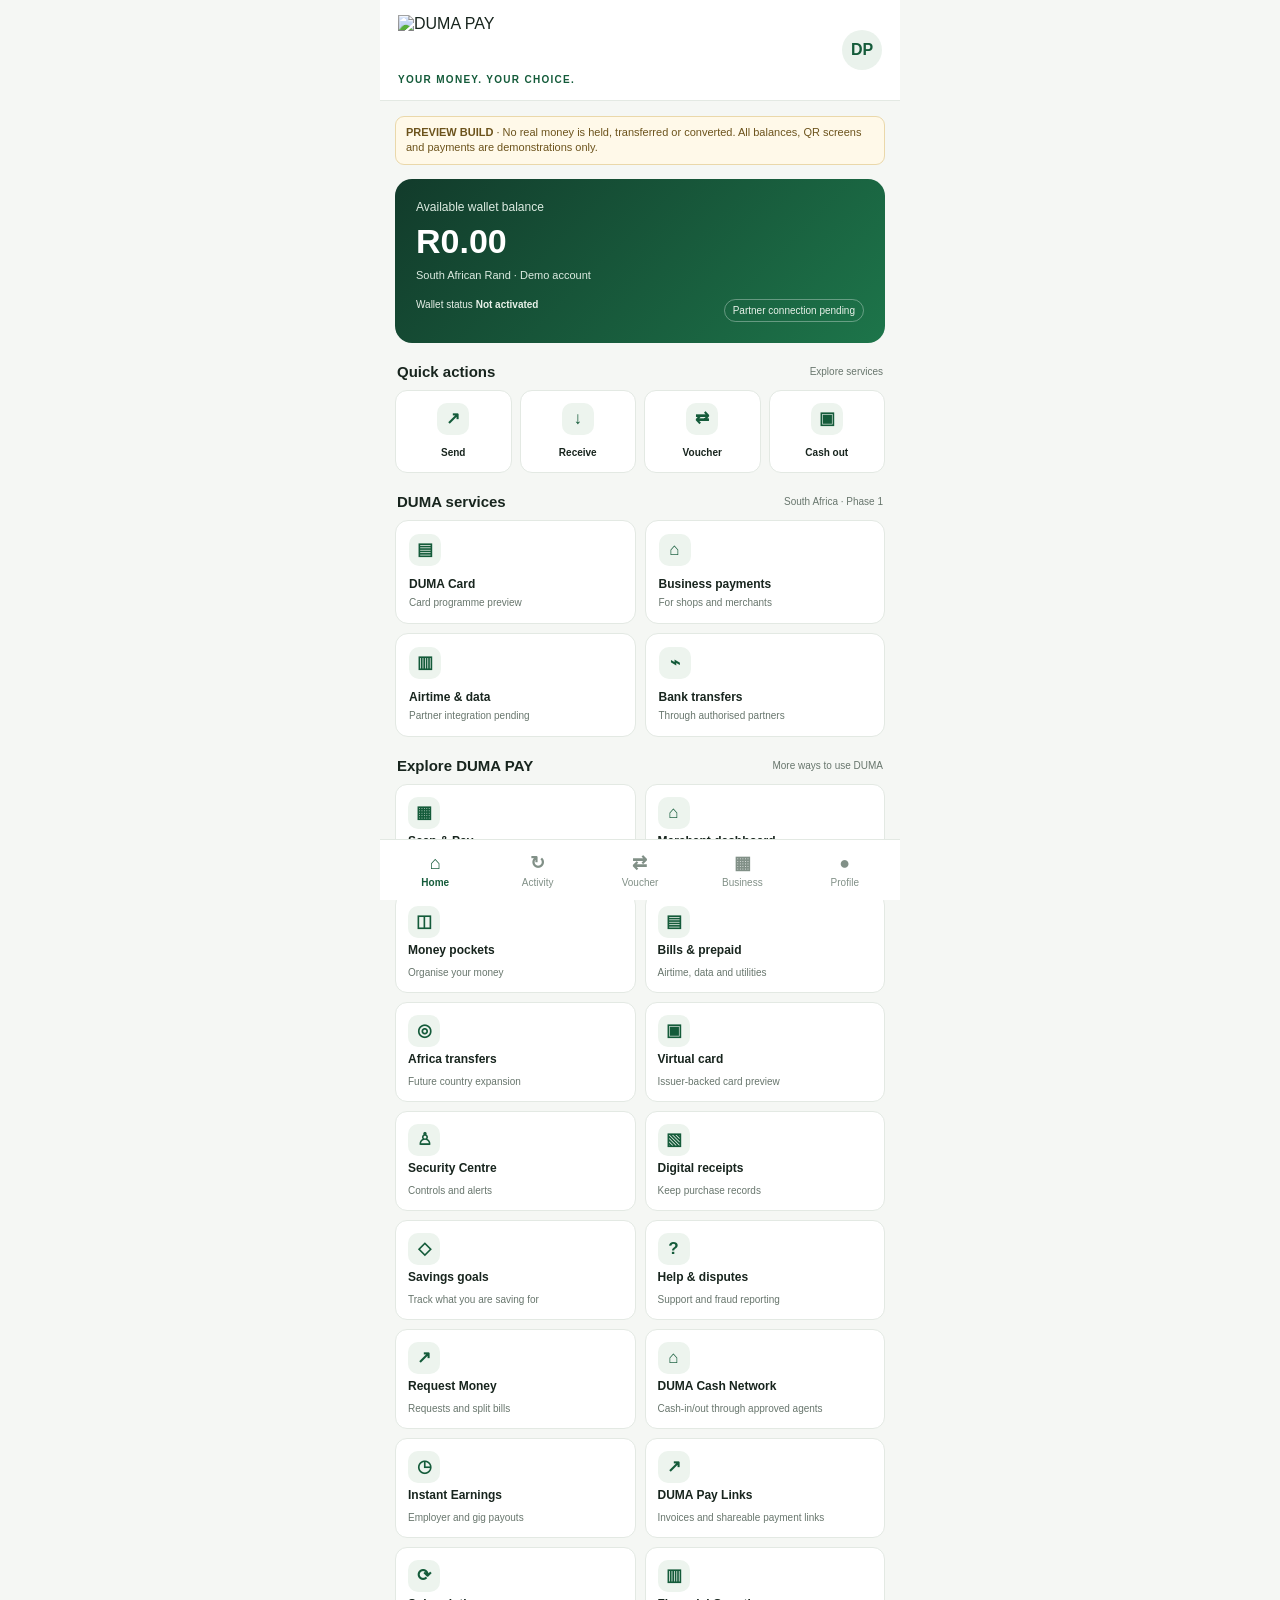
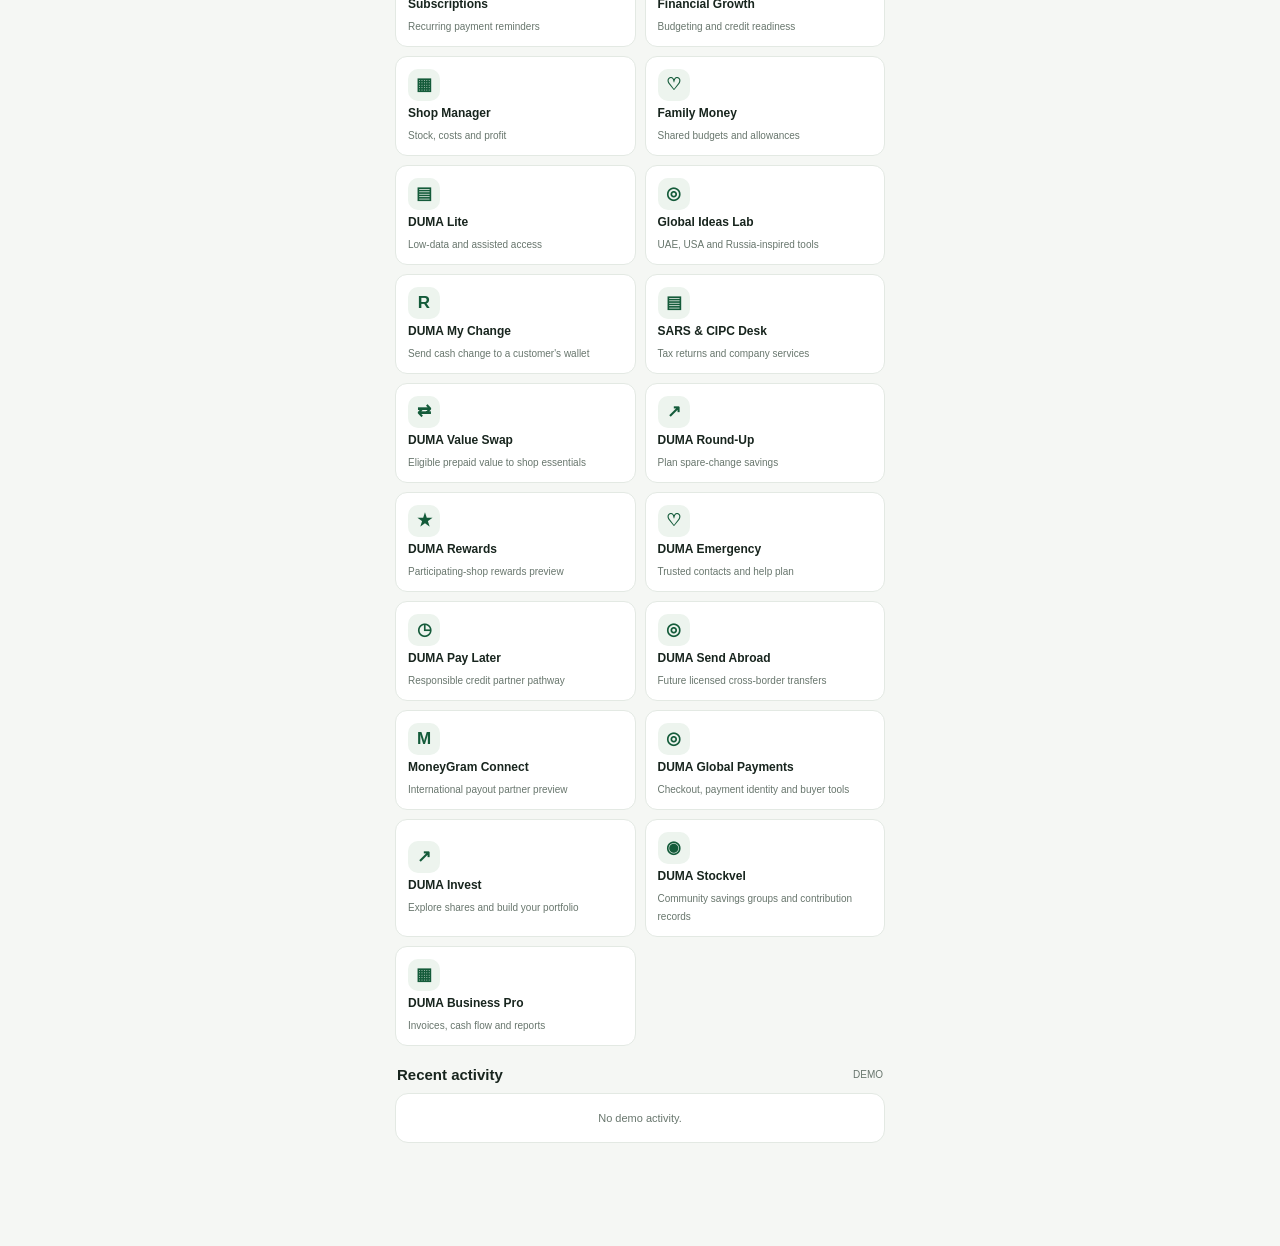
==== commit e1fb4935: "Add DUMA Stockvel community savings manager preview" ====
--- a/app/src/main/assets/index.html
+++ b/app/src/main/assets/index.html
@@ -49,6 +49,7 @@
 <button class="feature-link" onclick="show('sendabroad')"><div class="ico">◎</div><b>DUMA Send Abroad</b><small>Future licensed cross-border transfers</small></button><button class="feature-link" onclick="show('moneygram')"><div class="ico">M</div><b>MoneyGram Connect</b><small>International payout partner preview</small></button>
 <button class="feature-link" onclick="show('globalhub')"><div class="ico">◎</div><b>DUMA Global Payments</b><small>Checkout, payment identity and buyer tools</small></button>
 <button class="feature-link" onclick="show('invest')"><div class="ico">↗</div><b>DUMA Invest</b><small>Explore shares and build your portfolio</small></button>
+<button class="feature-link" onclick="show('stockvel')"><div class="ico">◉</div><b>DUMA Stockvel</b><small>Community savings groups and contribution records</small></button>
 <button class="feature-link" onclick="show('businesspro')"><div class="ico">▦</div><b>DUMA Business Pro</b><small>Invoices, cash flow and reports</small></button>
 </div>
 <div class="section-head"><strong>Recent activity</strong><small>DEMO</small></div><div class="list" id="homeActivity"><div class="empty">Demo activity will appear here.</div></div>
@@ -59,6 +60,14 @@
 <section id="emergency" class="page"><div class="panel"><h2>DUMA EMERGENCY</h2><p>Create a personal help plan and store trusted contacts on this device.</p><div class="field"><label>Trusted contact name</label><input id="emergencyName" placeholder="Person you trust"></div><div class="field"><label>Contact number</label><input id="emergencyPhone" type="tel" placeholder="+27"></div><div class="field"><label>What should they know? (optional)</label><input id="emergencyNote" placeholder="Short emergency note"></div><button class="btn" onclick="saveEmergencyContact()">Save contact on this device</button><div id="emergencyResult"></div><div id="emergencyList" class="list" style="margin-top:10px"></div><div class="notice">This is not an emergency-response service and does not contact anyone automatically. For immediate danger in South Africa, contact the relevant emergency services directly.</div></div></section>
 <section id="paylater" class="page"><div class="panel"><h2>DUMA PAY LATER</h2><p>Explore a future buy-now-pay-later or short-term credit option offered only by an appropriately authorised credit provider.</p><div class="field"><label>Purchase amount (R)</label><input id="laterAmount" type="number" min="1" step=".01" placeholder="500"></div><div class="field"><label>Illustrative repayment period</label><select id="laterTerm"><option value="2">2 months</option><option value="3">3 months</option><option value="4">4 months</option><option value="6">6 months</option></select></div><button class="btn" onclick="previewPayLater()">View example schedule</button><div id="laterResult"></div><div class="notice">Not a credit offer, approval, quote or affordability assessment. No credit application is submitted. Any live product requires a registered credit provider, affordability checks, transparent pricing and applicable National Credit Act compliance.</div></div></section>
 <section id="sendabroad" class="page"><div class="panel"><h2>DUMA SEND ABROAD</h2><p>Future cross-border remittances for eligible customers, beginning with partner-supported corridors from South Africa.</p><div class="field"><label>Send from</label><input value="South Africa · ZAR (R)" readonly></div><div class="field"><label>Destination country</label><select id="abroadCountry"><option>Botswana</option><option>Namibia</option><option>Zimbabwe</option><option>Lesotho</option><option>Eswatini</option><option>Ghana</option><option>Kenya</option><option>United Kingdom</option><option>United States</option><option>United Arab Emirates</option></select></div><div class="field"><label>Amount to send (R)</label><input id="abroadAmount" type="number" min="1" step=".01" placeholder="500"></div><button class="btn" onclick="previewAbroad()">Preview transfer request</button><div id="abroadResult"></div><div class="notice">No exchange rate or delivery time is quoted. No transfer is sent. Live service requires licensed remittance/payment partners, identity and sanctions screening, FX disclosure, corridor approval and transaction monitoring.</div></div></section>
+
+<section id="stockvel" class="page">
+<div class="panel"><h2>DUMA STOCKVEL</h2><p>Bring community savings groups into one organised space. Create a group, keep member records, track contribution commitments and plan payouts transparently.</p><div class="statgrid"><div class="stat"><small>Groups</small><b id="svGroupCount">0</b></div><div class="stat"><small>Recorded contributions</small><b id="svContributionTotal">R0.00</b></div></div><div class="notice"><b>Digital record book only.</b> This version does not hold, pool, transfer or safeguard money. Members must use a suitable bank or authorised payment partner for real funds. Records entered here are stored on this device and are not independently verified.</div></div>
+<div class="panel"><h2>1. Create a stockvel</h2><div class="field"><label>Group name</label><input id="svName" maxlength="60" placeholder="e.g. Boitumelong December Groceries"></div><div class="field"><label>Stockvel type</label><select id="svType"><option>Monthly savings</option><option>Rotating payout circle</option><option>Grocery stockvel</option><option>Burial society / mutual support</option><option>Business stockvel</option><option>Community investment club</option></select></div><div class="field"><label>Contribution target per member (R)</label><input id="svTarget" type="number" min="1" step=".01" placeholder="200"></div><div class="field"><label>Contribution frequency</label><select id="svFrequency"><option>Weekly</option><option>Fortnightly</option><option>Monthly</option><option>Once-off</option></select></div><div class="field"><label>Group rules / payout notes</label><input id="svRules" maxlength="240" placeholder="e.g. Payout order agreed at first meeting"></div><button class="btn" onclick="createStockvel()">Create demo stockvel</button><div id="svCreateResult"></div></div>
+<div class="panel"><h2>2. Members and contribution records</h2><div class="field"><label>Select stockvel</label><select id="svSelected" onchange="renderStockvelDetails()"><option value="">Create a group first</option></select></div><div class="field"><label>Member name</label><input id="svMember" maxlength="60" placeholder="Member name"></div><button class="btn secondary" onclick="addStockvelMember()">Add member</button><div id="svMembers" class="list" style="margin-top:10px"></div><div class="field"><label>Member</label><select id="svContributionMember"><option value="">Select a member</option></select></div><div class="field"><label>Contribution record amount (R)</label><input id="svContributionAmount" type="number" min="0.01" step=".01" placeholder="200"></div><div class="field"><label>Contribution date</label><input id="svContributionDate" type="date"></div><div class="field"><label>Reference / note (optional)</label><input id="svContributionNote" maxlength="80" placeholder="Receipt or meeting note"></div><button class="btn" onclick="recordStockvelContribution()">Save contribution record</button><div id="svContributionResult"></div><div id="svContributionList" class="list" style="margin-top:10px"></div></div>
+<div class="panel"><h2>3. Payout planner</h2><p>Plan a rotating payout schedule based on the group's agreed rules. This planner does not initiate payments or decide who is legally entitled to funds.</p><div class="field"><label>Member to plan payout for</label><select id="svPayoutMember"><option value="">Select a member</option></select></div><div class="field"><label>Planned payout date</label><input id="svPayoutDate" type="date"></div><div class="field"><label>Planned amount (R)</label><input id="svPayoutAmount" type="number" min="0.01" step=".01" placeholder="2000"></div><button class="btn" onclick="addStockvelPayout()">Save payout plan</button><div id="svPayoutResult"></div><div id="svPayoutList" class="list" style="margin-top:10px"></div></div>
+<div class="panel"><h2>4. Group transparency</h2><p>Keep a written record of group rules, agreed contribution amounts, payout order, missed payments and member approvals. For real group funds, agree on signatories, account ownership, withdrawal approvals, statements, dispute resolution and exit rules before collecting money.</p><div class="notice">Never treat a screenshot or a member's claim as proof of payment. Reconcile real deposits against the group's official bank or payment-provider statement.</div></div>
+</section>
 <section id="invest" class="page">
 <div class="panel"><h2>DUMA INVEST</h2><p>Investing should be easier to understand and access across South Africa. Explore companies, build a watchlist and learn the basics from your phone.</p><div class="statgrid"><div class="stat"><small>Watchlist</small><b id="investWatchCount">0 companies</b></div><div class="stat"><small>Order enquiries</small><b id="investOrderCount">0 drafts</b></div></div><div class="notice"><b>Investment service not connected.</b> This is an educational product preview. No live share prices, investment advice, brokerage, share purchases, sales or custody are available in this version.</div></div>
 <div class="panel"><h2>1. Explore a company</h2><p>Add a listed company or ticker to your personal demo watchlist. Verify listings and company information with official market sources before making investment decisions.</p><div class="field"><label>Company name</label><input id="investCompany" maxlength="70" placeholder="Company name"></div><div class="field"><label>Share ticker (optional)</label><input id="investTicker" maxlength="15" placeholder="e.g. company ticker"></div><button class="btn" onclick="addInvestWatch()">Add to watchlist</button><div id="investWatchResult"></div><div id="investWatchList" class="list" style="margin-top:10px"></div></div>
@@ -121,7 +130,7 @@
 const read=(k,d)=>{try{return JSON.parse(localStorage.getItem(k))??d}catch(e){return d}};
 let demoWallet=Number(localStorage.getItem("duma_demo_wallet")||0);
 let shop=read("duma_demo_shop",null),payments=read("duma_demo_shop_payments",[]),activity=read("duma_demo_activity",[]);
-function show(id,btn){document.querySelectorAll(".page").forEach(p=>p.classList.remove("active"));const page=document.getElementById(id);if(page)page.classList.add("active");document.querySelectorAll(".nav button").forEach(b=>b.classList.remove("active"));const nav=btn||document.querySelector('.nav button[data-page="'+id+'"]');if(nav)nav.classList.add("active");if(id==="shopPay")document.getElementById("payShopName").value=shop?.name||"";if(id==="myShop")renderMyShop();if(id==="moneygram")renderMoneyGramHistory();if(id==="globalhub")renderGlobalHub();if(id==="invest")renderInvestHub();window.scrollTo(0,0)}
+function show(id,btn){document.querySelectorAll(".page").forEach(p=>p.classList.remove("active"));const page=document.getElementById(id);if(page)page.classList.add("active");document.querySelectorAll(".nav button").forEach(b=>b.classList.remove("active"));const nav=btn||document.querySelector('.nav button[data-page="'+id+'"]');if(nav)nav.classList.add("active");if(id==="shopPay")document.getElementById("payShopName").value=shop?.name||"";if(id==="myShop")renderMyShop();if(id==="moneygram")renderMoneyGramHistory();if(id==="globalhub")renderGlobalHub();if(id==="invest")renderInvestHub();if(id==="stockvel")renderStockvelHub();window.scrollTo(0,0)}
 function pending(){alert("This service is not live yet. DUMA PAY must connect to an approved financial partner and complete required compliance checks.")}
 function saveActivity(label,amount){activity.unshift({label,amount,at:new Date().toLocaleString(APP_CONFIG.locale),demo:true});activity=activity.slice(0,40);localStorage.setItem("duma_demo_activity",JSON.stringify(activity));renderActivity()}
 function renderActivity(){const html=activity.length?activity.map(a=>'<div class="tx"><div><b>'+escapeHtml(a.label)+'</b><small>DEMO · '+escapeHtml(a.at)+'</small></div><span class="right">'+(a.amount?money(a.amount):"DEMO")+'</span></div>').join(""):'<div class="empty">No demo activity.</div>';document.getElementById("activityList").innerHTML=html;document.getElementById("homeActivity").innerHTML=html}
@@ -185,6 +194,15 @@
 function renderGlobalCases(){const el=document.getElementById("globalCaseList");if(!el)return;el.innerHTML=globalCases.length?globalCases.map(x=>'<div class="tx"><div><b>'+escapeHtml(x.type)+'</b><small>'+(x.ref?escapeHtml(x.ref)+" · ":"")+escapeHtml(x.note)+' · '+escapeHtml(x.at)+'</small></div><span class="right">DRAFT</span></div>').join(""):'<div class="empty">No support drafts saved.</div>'}
 function previewGlobalTransfer(){const destination=document.getElementById("globalDestination").value,amount=Number(document.getElementById("globalTransferAmount").value);if(!Number.isFinite(amount)||amount<=0){alert("Enter a valid amount in rand.");return}document.getElementById("globalTransferResult").innerHTML='<div class="result"><b>TRANSFER PLAN · NOT A QUOTE</b><br>From South Africa: '+money(amount)+'<br>Destination: '+escapeHtml(destination)+'<br>Before confirming a real transfer, DUMA must show the live exchange rate, all fees, recipient receives amount and expected delivery time from its authorised provider.<br><small>No transfer has been created.</small></div>';saveActivity("DUMA Global transfer plan · "+destination,amount)}
 let investWatch=read("duma_invest_watch",[]),investInterests=read("duma_invest_interests",[]);
+
+let stockvelGroups=read("duma_stockvel_groups",[]);
+function selectedStockvel(){return stockvelGroups.find(g=>g.id===document.getElementById("svSelected")?.value)}
+function createStockvel(){const name=document.getElementById("svName").value.trim(),target=Number(document.getElementById("svTarget").value),type=document.getElementById("svType").value,frequency=document.getElementById("svFrequency").value,rules=document.getElementById("svRules").value.trim();if(!name||!Number.isFinite(target)||target<=0){alert("Enter a group name and valid contribution target.");return}stockvelGroups.unshift({id:"SV"+Date.now(),name,type,target,frequency,rules,members:[],contributions:[],payouts:[],created:new Date().toLocaleDateString(APP_CONFIG.locale)});localStorage.setItem("duma_stockvel_groups",JSON.stringify(stockvelGroups));document.getElementById("svName").value="";document.getElementById("svTarget").value="";document.getElementById("svRules").value="";document.getElementById("svCreateResult").innerHTML='<div class="result">Demo stockvel created on this device. No bank account or pooled funds were created.</div>';renderStockvelHub()}
+function addStockvelMember(){const g=selectedStockvel(),name=document.getElementById("svMember").value.trim();if(!g){alert("Create or select a stockvel first.");return}if(!name){alert("Enter a member name.");return}if(g.members.some(m=>m.name.toLowerCase()===name.toLowerCase())){alert("That member is already in this group.");return}g.members.push({id:"M"+Date.now(),name});localStorage.setItem("duma_stockvel_groups",JSON.stringify(stockvelGroups));document.getElementById("svMember").value="";renderStockvelDetails()}
+function recordStockvelContribution(){const g=selectedStockvel(),memberId=document.getElementById("svContributionMember").value,amount=Number(document.getElementById("svContributionAmount").value),date=document.getElementById("svContributionDate").value,note=document.getElementById("svContributionNote").value.trim(),member=g?.members.find(m=>m.id===memberId);if(!g||!member||!Number.isFinite(amount)||amount<=0||!date){alert("Select a group member, valid amount and date.");return}g.contributions.unshift({memberId,member:member.name,amount,date,note,at:new Date().toLocaleString(APP_CONFIG.locale)});localStorage.setItem("duma_stockvel_groups",JSON.stringify(stockvelGroups));document.getElementById("svContributionAmount").value="";document.getElementById("svContributionNote").value="";document.getElementById("svContributionResult").innerHTML='<div class="result">Contribution record saved locally. This entry is not proof that money was received.</div>';renderStockvelDetails();renderStockvelHub()}
+function addStockvelPayout(){const g=selectedStockvel(),memberId=document.getElementById("svPayoutMember").value,amount=Number(document.getElementById("svPayoutAmount").value),date=document.getElementById("svPayoutDate").value,member=g?.members.find(m=>m.id===memberId);if(!g||!member||!Number.isFinite(amount)||amount<=0||!date){alert("Select a member, valid amount and payout date.");return}g.payouts.unshift({member:member.name,amount,date,status:"Planned"});localStorage.setItem("duma_stockvel_groups",JSON.stringify(stockvelGroups));document.getElementById("svPayoutAmount").value="";document.getElementById("svPayoutResult").innerHTML='<div class="result">Payout plan saved. No payout was sent or authorised.</div>';renderStockvelDetails()}
+function renderStockvelHub(){const select=document.getElementById("svSelected");if(!select)return;const prior=select.value;select.innerHTML=stockvelGroups.length?stockvelGroups.map(g=>'<option value="'+escapeHtml(g.id)+'">'+escapeHtml(g.name)+'</option>').join(""):'<option value="">Create a group first</option>';if(stockvelGroups.some(g=>g.id===prior))select.value=prior;else if(stockvelGroups.length)select.value=stockvelGroups[0].id;const count=document.getElementById("svGroupCount"),total=document.getElementById("svContributionTotal");if(count)count.textContent=stockvelGroups.length;if(total)total.textContent=money(stockvelGroups.reduce((sum,g)=>sum+g.contributions.reduce((s,x)=>s+x.amount,0),0));renderStockvelDetails()}
+function renderStockvelDetails(){const g=selectedStockvel(),members=document.getElementById("svMembers"),contrib=document.getElementById("svContributionList"),payout=document.getElementById("svPayoutList"),memberSelect=document.getElementById("svContributionMember"),payoutSelect=document.getElementById("svPayoutMember");if(!members||!contrib||!payout||!memberSelect||!payoutSelect)return;if(!g){members.innerHTML='<div class="empty">No stockvel selected.</div>';contrib.innerHTML="";payout.innerHTML="";memberSelect.innerHTML='<option value="">Select a member</option>';payoutSelect.innerHTML='<option value="">Select a member</option>';return}members.innerHTML=g.members.length?g.members.map(m=>'<div class="tx"><b>'+escapeHtml(m.name)+'</b><small>Member record</small></div>').join(""):'<div class="empty">No members added yet.</div>';const options='<option value="">Select a member</option>'+g.members.map(m=>'<option value="'+escapeHtml(m.id)+'">'+escapeHtml(m.name)+'</option>').join("");const oldMember=memberSelect.value,oldPayout=payoutSelect.value;memberSelect.innerHTML=options;payoutSelect.innerHTML=options;if(g.members.some(m=>m.id===oldMember))memberSelect.value=oldMember;if(g.members.some(m=>m.id===oldPayout))payoutSelect.value=oldPayout;contrib.innerHTML=g.contributions.length?g.contributions.map(x=>'<div class="tx"><div><b>'+escapeHtml(x.member)+' · '+money(x.amount)+'</b><small>'+escapeHtml(x.date)+(x.note?' · '+escapeHtml(x.note):'')+'</small></div><span class="right">RECORD</span></div>').join(""):'<div class="empty">No contribution records yet.</div>';payout.innerHTML=g.payouts.length?g.payouts.map(x=>'<div class="tx"><div><b>'+escapeHtml(x.member)+' · '+money(x.amount)+'</b><small>'+escapeHtml(x.date)+'</small></div><span class="right">PLANNED</span></div>').join(""):'<div class="empty">No payout plans yet.</div>'}
 function addInvestWatch(){const company=document.getElementById("investCompany").value.trim(),ticker=document.getElementById("investTicker").value.trim().toUpperCase();if(!company){alert("Enter a company name.");return}if(investWatch.some(x=>x.company.toLowerCase()===company.toLowerCase()||(ticker&&x.ticker===ticker))){alert("That company is already on your watchlist.");return}investWatch.unshift({company,ticker,at:new Date().toLocaleDateString(APP_CONFIG.locale)});investWatch=investWatch.slice(0,30);localStorage.setItem("duma_invest_watch",JSON.stringify(investWatch));document.getElementById("investCompany").value="";document.getElementById("investTicker").value="";document.getElementById("investWatchResult").innerHTML='<div class="result">Added to your local demo watchlist. No market price is being tracked.</div>';renderInvestHub()}
 function saveInvestInterest(){const company=document.getElementById("investOrderCompany").value.trim(),side=document.getElementById("investOrderSide").value,raw=document.getElementById("investOrderAmount").value,amount=raw===""?null:Number(raw);if(!company||(raw!==""&&(!Number.isFinite(amount)||amount<=0))){alert("Enter a company and a valid optional amount.");return}investInterests.unshift({company,side,amount,at:new Date().toLocaleString(APP_CONFIG.locale)});investInterests=investInterests.slice(0,20);localStorage.setItem("duma_invest_interests",JSON.stringify(investInterests));document.getElementById("investOrderCompany").value="";document.getElementById("investOrderAmount").value="";document.getElementById("investOrderResult").innerHTML='<div class="result">Your investment interest is saved on this device only. This is not a brokerage order and no shares have been bought or sold.</div>';renderInvestHub()}
 function renderInvestHub(){const watch=document.getElementById("investWatchList"),orders=document.getElementById("investOrderList");if(watch)watch.innerHTML=investWatch.length?investWatch.map((x,i)=>'<div class="tx"><div><b>'+escapeHtml(x.company)+'</b><small>'+(x.ticker?escapeHtml(x.ticker)+" · ":"")+"Added "+escapeHtml(x.at)+'</small></div><button class="btn secondary" onclick="removeInvestWatch('+i+')">Remove</button></div>').join(""):'<div class="empty">Your watchlist is empty.</div>';if(orders)orders.innerHTML=investInterests.length?investInterests.map(x=>'<div class="tx"><div><b>'+escapeHtml(x.side)+' · '+escapeHtml(x.company)+'</b><small>'+(x.amount?money(x.amount)+" indicative · ":"")+escapeHtml(x.at)+'</small></div><span class="right">DRAFT</span></div>').join(""):'<div class="empty">No investment interests saved.</div>';const wc=document.getElementById("investWatchCount"),oc=document.getElementById("investOrderCount");if(wc)wc.textContent=investWatch.length+" companies";if(oc)oc.textContent=investInterests.length+" drafts"}
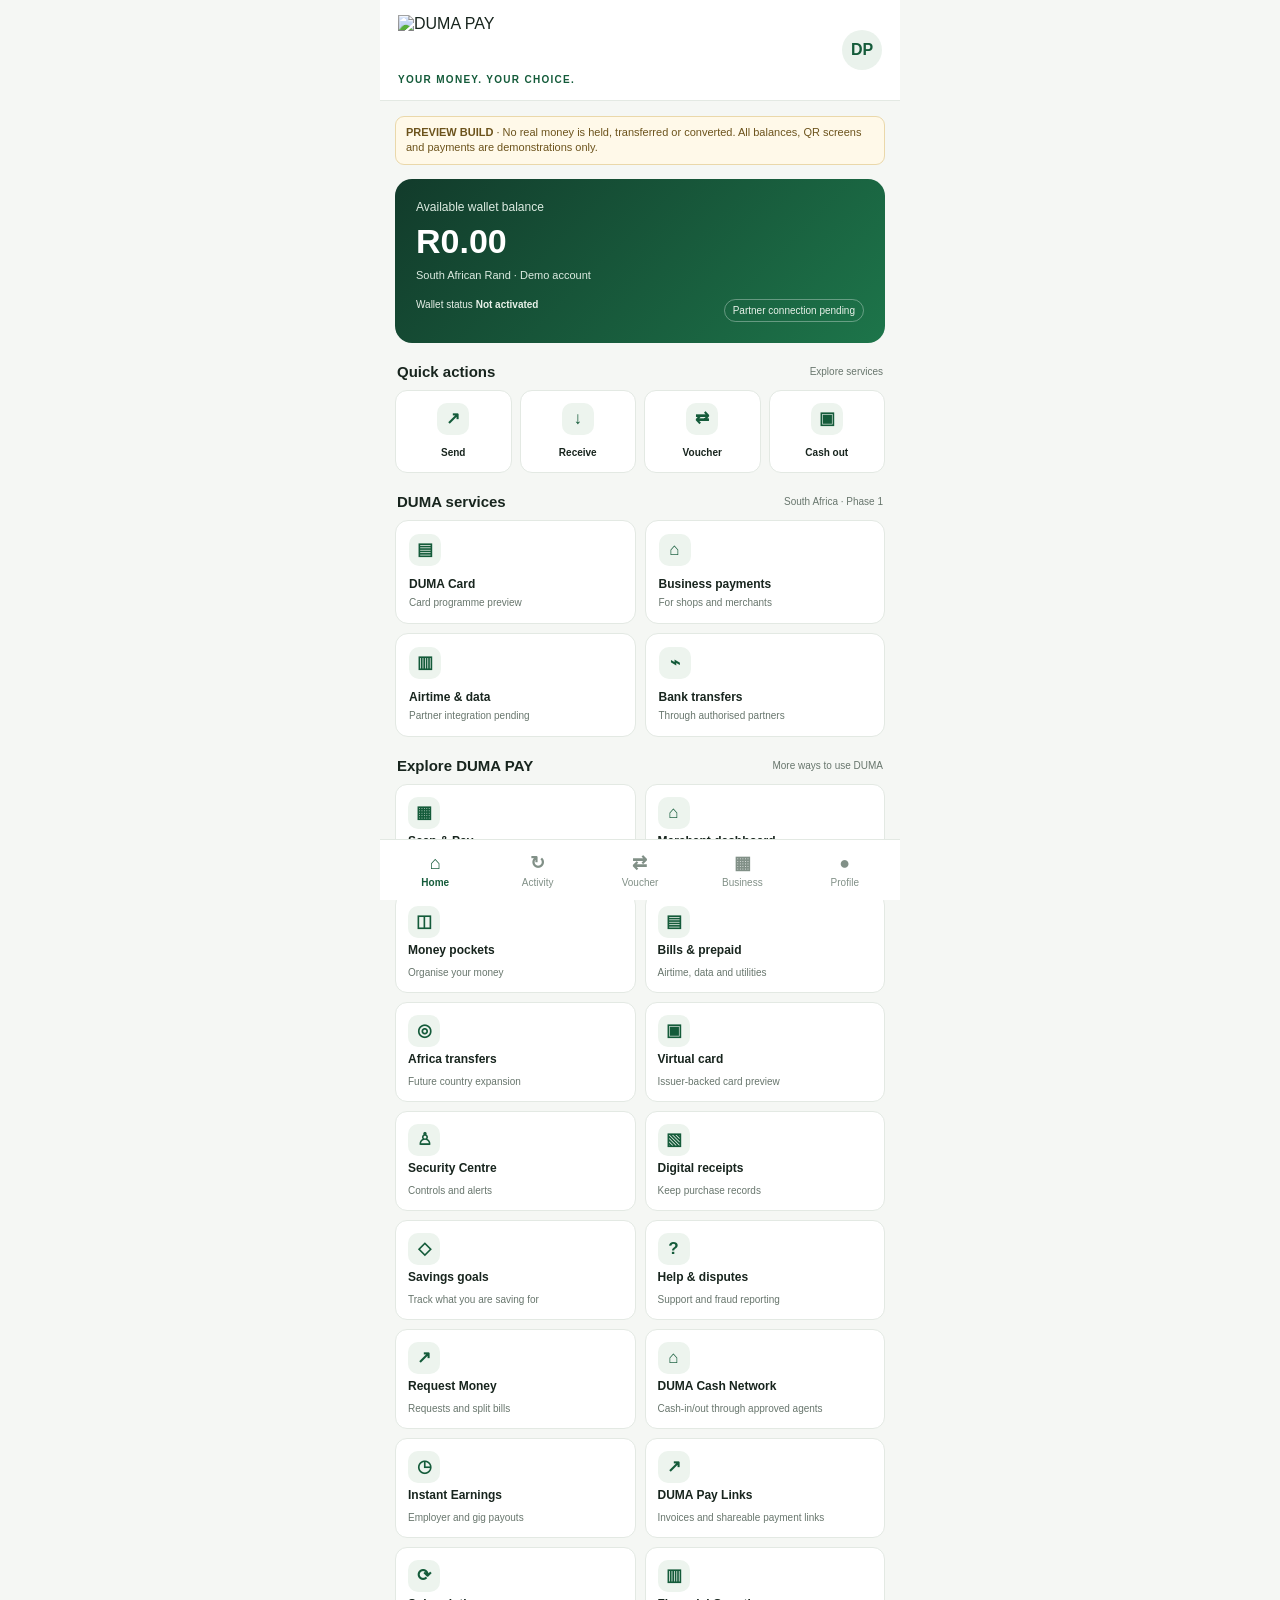
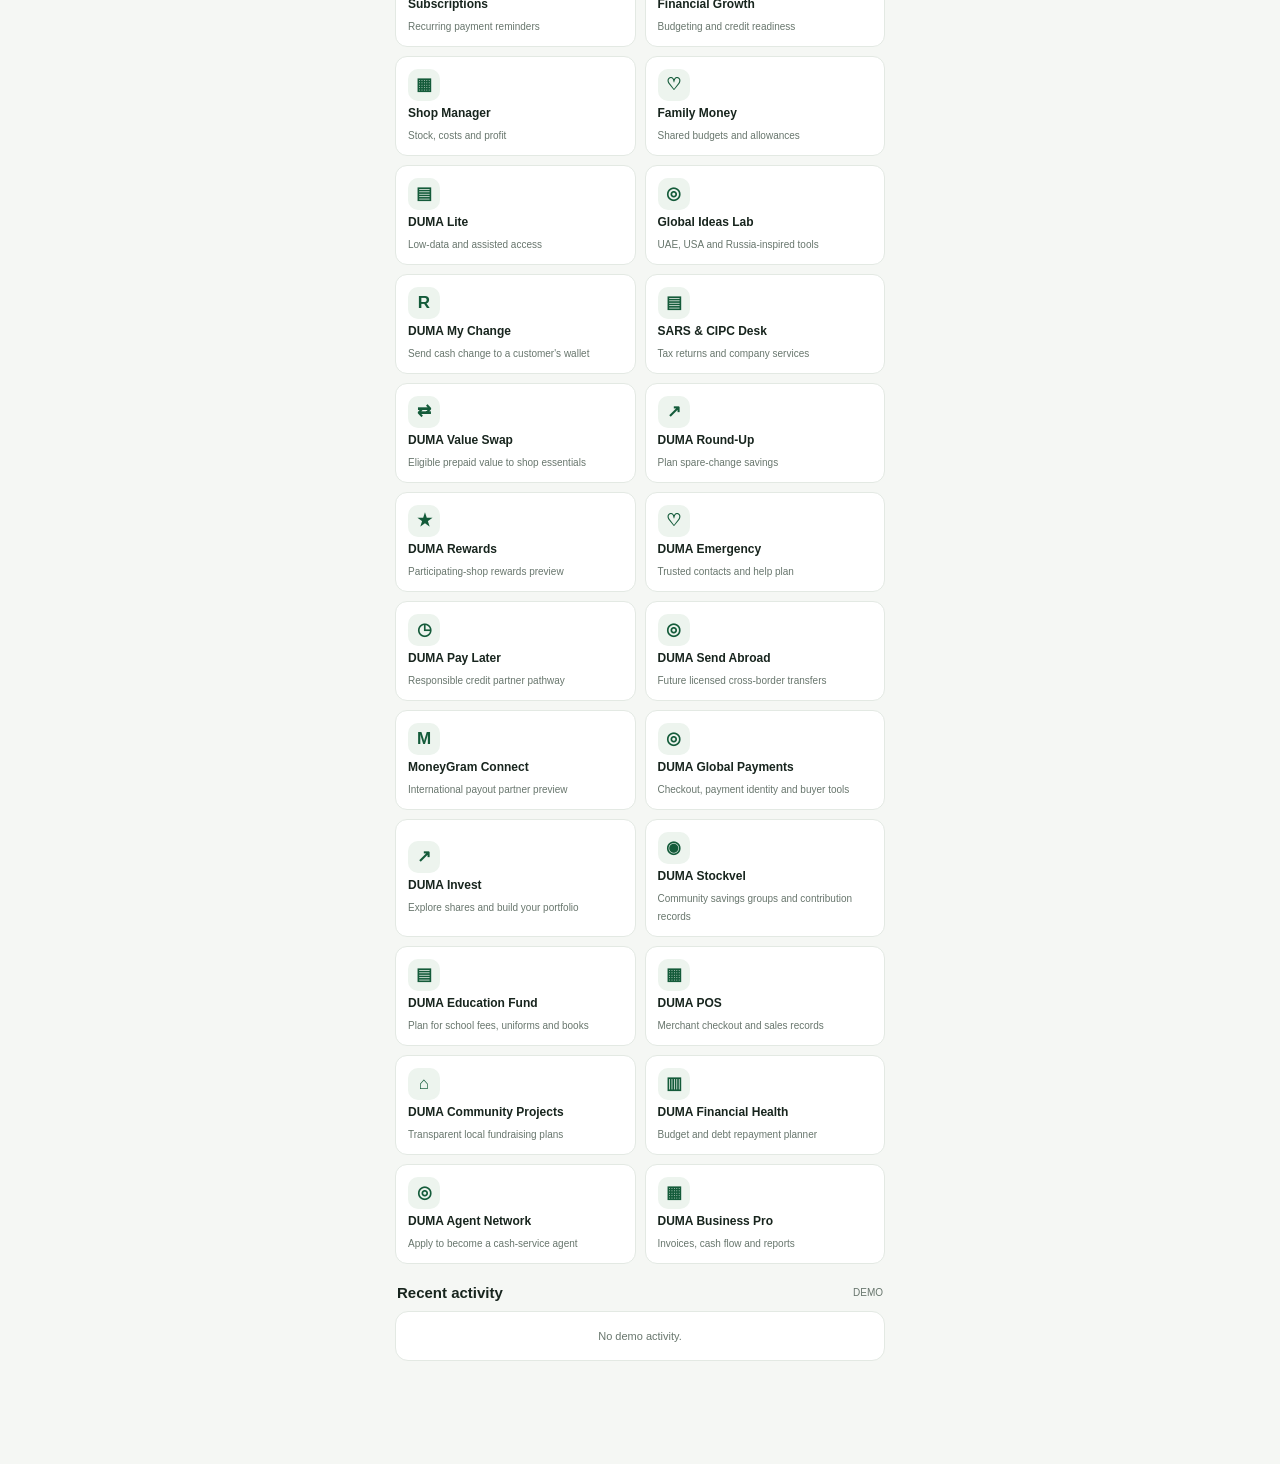
==== commit 595f0bb0: "Add DUMA Education Fund, POS, Community Projects, Financial Health and Agent Network" ====
--- a/app/src/main/assets/index.html
+++ b/app/src/main/assets/index.html
@@ -50,6 +50,11 @@
 <button class="feature-link" onclick="show('globalhub')"><div class="ico">◎</div><b>DUMA Global Payments</b><small>Checkout, payment identity and buyer tools</small></button>
 <button class="feature-link" onclick="show('invest')"><div class="ico">↗</div><b>DUMA Invest</b><small>Explore shares and build your portfolio</small></button>
 <button class="feature-link" onclick="show('stockvel')"><div class="ico">◉</div><b>DUMA Stockvel</b><small>Community savings groups and contribution records</small></button>
+<button class="feature-link" onclick="show('educationfund')"><div class="ico">▤</div><b>DUMA Education Fund</b><small>Plan for school fees, uniforms and books</small></button>
+<button class="feature-link" onclick="show('dumapos')"><div class="ico">▦</div><b>DUMA POS</b><small>Merchant checkout and sales records</small></button>
+<button class="feature-link" onclick="show('communityprojects')"><div class="ico">⌂</div><b>DUMA Community Projects</b><small>Transparent local fundraising plans</small></button>
+<button class="feature-link" onclick="show('financialhealth')"><div class="ico">▥</div><b>DUMA Financial Health</b><small>Budget and debt repayment planner</small></button>
+<button class="feature-link" onclick="show('agentnetwork')"><div class="ico">◎</div><b>DUMA Agent Network</b><small>Apply to become a cash-service agent</small></button>
 <button class="feature-link" onclick="show('businesspro')"><div class="ico">▦</div><b>DUMA Business Pro</b><small>Invoices, cash flow and reports</small></button>
 </div>
 <div class="section-head"><strong>Recent activity</strong><small>DEMO</small></div><div class="list" id="homeActivity"><div class="empty">Demo activity will appear here.</div></div>
@@ -61,6 +66,12 @@
 <section id="paylater" class="page"><div class="panel"><h2>DUMA PAY LATER</h2><p>Explore a future buy-now-pay-later or short-term credit option offered only by an appropriately authorised credit provider.</p><div class="field"><label>Purchase amount (R)</label><input id="laterAmount" type="number" min="1" step=".01" placeholder="500"></div><div class="field"><label>Illustrative repayment period</label><select id="laterTerm"><option value="2">2 months</option><option value="3">3 months</option><option value="4">4 months</option><option value="6">6 months</option></select></div><button class="btn" onclick="previewPayLater()">View example schedule</button><div id="laterResult"></div><div class="notice">Not a credit offer, approval, quote or affordability assessment. No credit application is submitted. Any live product requires a registered credit provider, affordability checks, transparent pricing and applicable National Credit Act compliance.</div></div></section>
 <section id="sendabroad" class="page"><div class="panel"><h2>DUMA SEND ABROAD</h2><p>Future cross-border remittances for eligible customers, beginning with partner-supported corridors from South Africa.</p><div class="field"><label>Send from</label><input value="South Africa · ZAR (R)" readonly></div><div class="field"><label>Destination country</label><select id="abroadCountry"><option>Botswana</option><option>Namibia</option><option>Zimbabwe</option><option>Lesotho</option><option>Eswatini</option><option>Ghana</option><option>Kenya</option><option>United Kingdom</option><option>United States</option><option>United Arab Emirates</option></select></div><div class="field"><label>Amount to send (R)</label><input id="abroadAmount" type="number" min="1" step=".01" placeholder="500"></div><button class="btn" onclick="previewAbroad()">Preview transfer request</button><div id="abroadResult"></div><div class="notice">No exchange rate or delivery time is quoted. No transfer is sent. Live service requires licensed remittance/payment partners, identity and sanctions screening, FX disclosure, corridor approval and transaction monitoring.</div></div></section>
 
+
+<section id="educationfund" class="page"><div class="panel"><h2>DUMA EDUCATION FUND</h2><p>Plan ahead for school fees, uniforms, stationery, transport and other education costs.</p><div class="field"><label>Goal name</label><input id="eduName" maxlength="70" placeholder="e.g. 2027 school fees"></div><div class="field"><label>Target amount (R)</label><input id="eduTarget" type="number" min="1" step=".01" placeholder="5000"></div><div class="field"><label>Amount already set aside (R)</label><input id="eduSaved" type="number" min="0" step=".01" placeholder="500"></div><div class="field"><label>Target date</label><input id="eduDate" type="date"></div><button class="btn" onclick="addEducationGoal()">Save education goal</button><div id="eduResult"></div><div id="eduGoals" class="list"></div><div class="notice">Savings planner only. DUMA does not hold or automatically debit education savings in this preview.</div></div></section>
+<section id="dumapos" class="page"><div class="panel"><h2>DUMA POS</h2><p>A simple checkout and sales record tool for small businesses. Live card, QR or wallet payments require an approved payment provider and compatible terminal or device.</p><div class="field"><label>Item / service</label><input id="posItem" maxlength="80" placeholder="e.g. Bread and milk"></div><div class="field"><label>Quantity</label><input id="posQty" type="number" min="1" step="1" value="1"></div><div class="field"><label>Unit price (R)</label><input id="posPrice" type="number" min=".01" step=".01" placeholder="35.00"></div><div class="field"><label>Payment method (demo record)</label><select id="posMethod"><option>Cash</option><option>Card (not connected)</option><option>DUMA wallet (not connected)</option><option>QR (not connected)</option></select></div><button class="btn" onclick="recordPosSale()">Record demo sale</button><div id="posResult"></div><div class="statgrid"><div class="stat"><small>Recorded sales</small><b id="posSalesCount">0</b></div><div class="stat"><small>Recorded total</small><b id="posSalesTotal">R0.00</b></div></div><div id="posSales" class="list"></div><div class="notice">Sales records are stored on this device. Recording a sale does not process or confirm a payment.</div></div></section>
+<section id="communityprojects" class="page"><div class="panel"><h2>DUMA COMMUNITY PROJECTS</h2><p>Help communities organise projects with clear goals, budgets, milestones and public progress updates.</p><div class="field"><label>Project name</label><input id="cpName" maxlength="80" placeholder="e.g. Community water tank"></div><div class="field"><label>Community / location</label><input id="cpLocation" maxlength="80" placeholder="Town or neighbourhood"></div><div class="field"><label>Funding target (R)</label><input id="cpTarget" type="number" min="1" step=".01" placeholder="25000"></div><div class="field"><label>Project purpose and spending plan</label><input id="cpPurpose" maxlength="220" placeholder="What will the money be used for?"></div><button class="btn" onclick="addCommunityProject()">Create project plan</button><div id="cpResult"></div><div id="cpList" class="list"></div><div class="notice">This is a project-planning directory, not a donation collection service. Before any live fundraising, projects need organiser verification, consent, transparent budgets, proof of expenditure, fraud reporting and an approved collection/payment arrangement.</div></div></section>
+<section id="financialhealth" class="page"><div class="panel"><h2>DUMA FINANCIAL HEALTH</h2><p>Understand monthly cash flow and make a realistic debt repayment plan. This tool provides educational estimates, not financial or credit advice.</p><div class="field"><label>Monthly take-home income (R)</label><input id="fhIncome" type="number" min="0" step=".01" placeholder="10000"></div><div class="field"><label>Essential monthly expenses (R)</label><input id="fhEssentials" type="number" min="0" step=".01" placeholder="6000"></div><div class="field"><label>Current monthly debt payments (R)</label><input id="fhDebt" type="number" min="0" step=".01" placeholder="1500"></div><div class="field"><label>Extra amount you may be able to pay toward debt (R)</label><input id="fhExtra" type="number" min="0" step=".01" placeholder="300"></div><button class="btn" onclick="calculateFinancialHealth()">Calculate my snapshot</button><div id="fhResult"></div><div class="divider"></div><h3>Debt repayment planner</h3><div class="field"><label>Debt name</label><input id="fhDebtName" maxlength="60" placeholder="e.g. Store account"></div><div class="field"><label>Outstanding balance (R)</label><input id="fhBalance" type="number" min=".01" step=".01" placeholder="2500"></div><div class="field"><label>Monthly repayment plan (R)</label><input id="fhPayment" type="number" min=".01" step=".01" placeholder="300"></div><button class="btn secondary" onclick="addDebtPlan()">Save debt plan</button><div id="fhDebts" class="list"></div><div class="notice">The estimate excludes interest, fees and changes in circumstances. Contact your creditor or a registered debt counsellor for advice about your specific situation.</div></div></section>
+<section id="agentnetwork" class="page"><div class="panel"><h2>DUMA AGENT NETWORK</h2><p>Bring cash access and assisted DUMA services closer to communities through approved local businesses.</p><div class="statgrid"><div class="stat"><small>Agent applications on this device</small><b id="agentCount">0</b></div><div class="stat"><small>Network status</small><b>Not live</b></div></div><div class="field"><label>Business / shop name</label><input id="agentBusiness" maxlength="80" placeholder="Registered or trading name"></div><div class="field"><label>Owner / contact person</label><input id="agentOwner" maxlength="70" placeholder="Full name"></div><div class="field"><label>Business location</label><input id="agentLocation" maxlength="100" placeholder="Town, suburb or street area"></div><div class="field"><label>Contact number</label><input id="agentPhone" type="tel" maxlength="25" placeholder="Business contact number"></div><div class="field"><label>Business type</label><select id="agentType"><option>Spaza / tuck shop</option><option>General dealer</option><option>Retail shop</option><option>Other small business</option></select></div><div class="field"><label>Services of interest</label><select id="agentServices"><option>Cash-in and cash-out</option><option>Cash-in only</option><option>Cash-out only</option><option>Assisted DUMA services</option></select></div><button class="btn" onclick="saveAgentApplication()">Save demo agent application</button><div id="agentResult"></div><div id="agentApplications" class="list"></div><div class="notice"><b>Important:</b> Applying here does not make a shop an authorised DUMA agent. Real cash-in/out requires a contracted and appropriately authorised financial partner, approved agent onboarding, KYC/AML controls, cash and electronic float management, transaction limits, receipts, reconciliation, monitoring and customer complaints handling. Never accept cash or promise a wallet credit based on this demo screen.</div></div></section>
 <section id="stockvel" class="page">
 <div class="panel"><h2>DUMA STOCKVEL</h2><p>Bring community savings groups into one organised space. Create a group, keep member records, track contribution commitments and plan payouts transparently.</p><div class="statgrid"><div class="stat"><small>Groups</small><b id="svGroupCount">0</b></div><div class="stat"><small>Recorded contributions</small><b id="svContributionTotal">R0.00</b></div></div><div class="notice"><b>Digital record book only.</b> This version does not hold, pool, transfer or safeguard money. Members must use a suitable bank or authorised payment partner for real funds. Records entered here are stored on this device and are not independently verified.</div></div>
 <div class="panel"><h2>1. Create a stockvel</h2><div class="field"><label>Group name</label><input id="svName" maxlength="60" placeholder="e.g. Boitumelong December Groceries"></div><div class="field"><label>Stockvel type</label><select id="svType"><option>Monthly savings</option><option>Rotating payout circle</option><option>Grocery stockvel</option><option>Burial society / mutual support</option><option>Business stockvel</option><option>Community investment club</option></select></div><div class="field"><label>Contribution target per member (R)</label><input id="svTarget" type="number" min="1" step=".01" placeholder="200"></div><div class="field"><label>Contribution frequency</label><select id="svFrequency"><option>Weekly</option><option>Fortnightly</option><option>Monthly</option><option>Once-off</option></select></div><div class="field"><label>Group rules / payout notes</label><input id="svRules" maxlength="240" placeholder="e.g. Payout order agreed at first meeting"></div><button class="btn" onclick="createStockvel()">Create demo stockvel</button><div id="svCreateResult"></div></div>
@@ -130,7 +141,7 @@
 const read=(k,d)=>{try{return JSON.parse(localStorage.getItem(k))??d}catch(e){return d}};
 let demoWallet=Number(localStorage.getItem("duma_demo_wallet")||0);
 let shop=read("duma_demo_shop",null),payments=read("duma_demo_shop_payments",[]),activity=read("duma_demo_activity",[]);
-function show(id,btn){document.querySelectorAll(".page").forEach(p=>p.classList.remove("active"));const page=document.getElementById(id);if(page)page.classList.add("active");document.querySelectorAll(".nav button").forEach(b=>b.classList.remove("active"));const nav=btn||document.querySelector('.nav button[data-page="'+id+'"]');if(nav)nav.classList.add("active");if(id==="shopPay")document.getElementById("payShopName").value=shop?.name||"";if(id==="myShop")renderMyShop();if(id==="moneygram")renderMoneyGramHistory();if(id==="globalhub")renderGlobalHub();if(id==="invest")renderInvestHub();if(id==="stockvel")renderStockvelHub();window.scrollTo(0,0)}
+function show(id,btn){document.querySelectorAll(".page").forEach(p=>p.classList.remove("active"));const page=document.getElementById(id);if(page)page.classList.add("active");document.querySelectorAll(".nav button").forEach(b=>b.classList.remove("active"));const nav=btn||document.querySelector('.nav button[data-page="'+id+'"]');if(nav)nav.classList.add("active");if(id==="shopPay")document.getElementById("payShopName").value=shop?.name||"";if(id==="myShop")renderMyShop();if(id==="moneygram")renderMoneyGramHistory();if(id==="globalhub")renderGlobalHub();if(id==="invest")renderInvestHub();if(id==="stockvel")renderStockvelHub();if(id==="educationfund")renderEducationGoals();if(id==="dumapos")renderPosSales();if(id==="communityprojects")renderCommunityProjects();if(id==="financialhealth")renderDebtPlans();if(id==="agentnetwork")renderAgentApplications();window.scrollTo(0,0)}
 function pending(){alert("This service is not live yet. DUMA PAY must connect to an approved financial partner and complete required compliance checks.")}
 function saveActivity(label,amount){activity.unshift({label,amount,at:new Date().toLocaleString(APP_CONFIG.locale),demo:true});activity=activity.slice(0,40);localStorage.setItem("duma_demo_activity",JSON.stringify(activity));renderActivity()}
 function renderActivity(){const html=activity.length?activity.map(a=>'<div class="tx"><div><b>'+escapeHtml(a.label)+'</b><small>DEMO · '+escapeHtml(a.at)+'</small></div><span class="right">'+(a.amount?money(a.amount):"DEMO")+'</span></div>').join(""):'<div class="empty">No demo activity.</div>';document.getElementById("activityList").innerHTML=html;document.getElementById("homeActivity").innerHTML=html}
@@ -203,6 +214,19 @@
 function addStockvelPayout(){const g=selectedStockvel(),memberId=document.getElementById("svPayoutMember").value,amount=Number(document.getElementById("svPayoutAmount").value),date=document.getElementById("svPayoutDate").value,member=g?.members.find(m=>m.id===memberId);if(!g||!member||!Number.isFinite(amount)||amount<=0||!date){alert("Select a member, valid amount and payout date.");return}g.payouts.unshift({member:member.name,amount,date,status:"Planned"});localStorage.setItem("duma_stockvel_groups",JSON.stringify(stockvelGroups));document.getElementById("svPayoutAmount").value="";document.getElementById("svPayoutResult").innerHTML='<div class="result">Payout plan saved. No payout was sent or authorised.</div>';renderStockvelDetails()}
 function renderStockvelHub(){const select=document.getElementById("svSelected");if(!select)return;const prior=select.value;select.innerHTML=stockvelGroups.length?stockvelGroups.map(g=>'<option value="'+escapeHtml(g.id)+'">'+escapeHtml(g.name)+'</option>').join(""):'<option value="">Create a group first</option>';if(stockvelGroups.some(g=>g.id===prior))select.value=prior;else if(stockvelGroups.length)select.value=stockvelGroups[0].id;const count=document.getElementById("svGroupCount"),total=document.getElementById("svContributionTotal");if(count)count.textContent=stockvelGroups.length;if(total)total.textContent=money(stockvelGroups.reduce((sum,g)=>sum+g.contributions.reduce((s,x)=>s+x.amount,0),0));renderStockvelDetails()}
 function renderStockvelDetails(){const g=selectedStockvel(),members=document.getElementById("svMembers"),contrib=document.getElementById("svContributionList"),payout=document.getElementById("svPayoutList"),memberSelect=document.getElementById("svContributionMember"),payoutSelect=document.getElementById("svPayoutMember");if(!members||!contrib||!payout||!memberSelect||!payoutSelect)return;if(!g){members.innerHTML='<div class="empty">No stockvel selected.</div>';contrib.innerHTML="";payout.innerHTML="";memberSelect.innerHTML='<option value="">Select a member</option>';payoutSelect.innerHTML='<option value="">Select a member</option>';return}members.innerHTML=g.members.length?g.members.map(m=>'<div class="tx"><b>'+escapeHtml(m.name)+'</b><small>Member record</small></div>').join(""):'<div class="empty">No members added yet.</div>';const options='<option value="">Select a member</option>'+g.members.map(m=>'<option value="'+escapeHtml(m.id)+'">'+escapeHtml(m.name)+'</option>').join("");const oldMember=memberSelect.value,oldPayout=payoutSelect.value;memberSelect.innerHTML=options;payoutSelect.innerHTML=options;if(g.members.some(m=>m.id===oldMember))memberSelect.value=oldMember;if(g.members.some(m=>m.id===oldPayout))payoutSelect.value=oldPayout;contrib.innerHTML=g.contributions.length?g.contributions.map(x=>'<div class="tx"><div><b>'+escapeHtml(x.member)+' · '+money(x.amount)+'</b><small>'+escapeHtml(x.date)+(x.note?' · '+escapeHtml(x.note):'')+'</small></div><span class="right">RECORD</span></div>').join(""):'<div class="empty">No contribution records yet.</div>';payout.innerHTML=g.payouts.length?g.payouts.map(x=>'<div class="tx"><div><b>'+escapeHtml(x.member)+' · '+money(x.amount)+'</b><small>'+escapeHtml(x.date)+'</small></div><span class="right">PLANNED</span></div>').join(""):'<div class="empty">No payout plans yet.</div>'}
+
+let educationGoals=read("duma_education_goals",[]),posSales=read("duma_pos_sales",[]),communityProjects=read("duma_community_projects",[]),debtPlans=read("duma_debt_plans",[]),agentApplications=read("duma_agent_applications",[]);
+function addEducationGoal(){const name=document.getElementById("eduName").value.trim(),target=Number(document.getElementById("eduTarget").value),saved=Number(document.getElementById("eduSaved").value||0),date=document.getElementById("eduDate").value;if(!name||!Number.isFinite(target)||target<=0||!Number.isFinite(saved)||saved<0||saved>target){alert("Enter a goal name and valid amounts. Saved amount cannot exceed the target.");return}educationGoals.unshift({name,target,saved,date});localStorage.setItem("duma_education_goals",JSON.stringify(educationGoals));document.getElementById("eduName").value="";document.getElementById("eduTarget").value="";document.getElementById("eduSaved").value="";document.getElementById("eduDate").value="";document.getElementById("eduResult").innerHTML='<div class="result">Education goal saved on this device.</div>';renderEducationGoals()}
+function renderEducationGoals(){const el=document.getElementById("eduGoals");if(!el)return;el.innerHTML=educationGoals.length?educationGoals.map(g=>'<div class="tx"><div><b>'+escapeHtml(g.name)+'</b><small>'+money(g.saved)+' of '+money(g.target)+' · '+(g.date?escapeHtml(g.date):"No target date")+'</small></div><b>'+Math.round(g.saved/g.target*100)+'%</b></div>').join(""):'<div class="empty">No education goals saved.</div>'}
+function recordPosSale(){const item=document.getElementById("posItem").value.trim(),qty=Number(document.getElementById("posQty").value),price=Number(document.getElementById("posPrice").value),method=document.getElementById("posMethod").value;if(!item||!Number.isInteger(qty)||qty<1||!Number.isFinite(price)||price<=0){alert("Enter an item, quantity and valid price.");return}posSales.unshift({item,qty,price,total:qty*price,method,at:new Date().toLocaleString(APP_CONFIG.locale)});localStorage.setItem("duma_pos_sales",JSON.stringify(posSales));document.getElementById("posItem").value="";document.getElementById("posQty").value="1";document.getElementById("posPrice").value="";document.getElementById("posResult").innerHTML='<div class="result">Demo sale recorded. No payment was processed or verified.</div>';renderPosSales()}
+function renderPosSales(){const el=document.getElementById("posSales");if(!el)return;const count=document.getElementById("posSalesCount"),total=document.getElementById("posSalesTotal");if(count)count.textContent=posSales.length;if(total)total.textContent=money(posSales.reduce((s,x)=>s+x.total,0));el.innerHTML=posSales.length?posSales.slice(0,50).map(x=>'<div class="tx"><div><b>'+escapeHtml(x.item)+' × '+x.qty+' · '+money(x.total)+'</b><small>'+escapeHtml(x.method)+' · '+escapeHtml(x.at)+'</small></div><span class="right">DEMO</span></div>').join(""):'<div class="empty">No demo sales recorded.</div>'}
+function addCommunityProject(){const name=document.getElementById("cpName").value.trim(),location=document.getElementById("cpLocation").value.trim(),target=Number(document.getElementById("cpTarget").value),purpose=document.getElementById("cpPurpose").value.trim();if(!name||!location||!Number.isFinite(target)||target<=0||!purpose){alert("Complete the project name, location, target and purpose.");return}communityProjects.unshift({name,location,target,purpose,at:new Date().toLocaleDateString(APP_CONFIG.locale)});localStorage.setItem("duma_community_projects",JSON.stringify(communityProjects));document.getElementById("cpName").value="";document.getElementById("cpLocation").value="";document.getElementById("cpTarget").value="";document.getElementById("cpPurpose").value="";document.getElementById("cpResult").innerHTML='<div class="result">Project plan saved locally. No donations were collected.</div>';renderCommunityProjects()}
+function renderCommunityProjects(){const el=document.getElementById("cpList");if(!el)return;el.innerHTML=communityProjects.length?communityProjects.map(p=>'<div class="tx"><div><b>'+escapeHtml(p.name)+'</b><small>'+escapeHtml(p.location)+' · Target '+money(p.target)+'<br>'+escapeHtml(p.purpose)+'</small></div><span class="right">PLAN</span></div>').join(""):'<div class="empty">No community projects yet.</div>'}
+function calculateFinancialHealth(){const income=Number(document.getElementById("fhIncome").value),ess=Number(document.getElementById("fhEssentials").value),debt=Number(document.getElementById("fhDebt").value),extra=Number(document.getElementById("fhExtra").value||0);if(!Number.isFinite(income)||income<=0||!Number.isFinite(ess)||ess<0||!Number.isFinite(debt)||debt<0||!Number.isFinite(extra)||extra<0){alert("Enter valid monthly amounts.");return}const remaining=income-ess-debt-extra;document.getElementById("fhResult").innerHTML='<div class="result">Estimated amount remaining: <b>'+money(remaining)+'</b><br>Essentials: '+money(ess)+' · Debt payments: '+money(debt)+' · Extra debt plan: '+money(extra)+'<br>'+(remaining<0?"Your entered commitments exceed income. Review the budget and seek appropriate advice.":"This is a simple estimate, not a lender affordability assessment.")+'</div>'}
+function addDebtPlan(){const name=document.getElementById("fhDebtName").value.trim(),balance=Number(document.getElementById("fhBalance").value),payment=Number(document.getElementById("fhPayment").value);if(!name||!Number.isFinite(balance)||balance<=0||!Number.isFinite(payment)||payment<=0){alert("Enter a debt name, balance and monthly payment.");return}debtPlans.unshift({name,balance,payment});localStorage.setItem("duma_debt_plans",JSON.stringify(debtPlans));document.getElementById("fhDebtName").value="";document.getElementById("fhBalance").value="";document.getElementById("fhPayment").value="";renderDebtPlans()}
+function renderDebtPlans(){const el=document.getElementById("fhDebts");if(!el)return;el.innerHTML=debtPlans.length?debtPlans.map(d=>'<div class="tx"><div><b>'+escapeHtml(d.name)+' · '+money(d.balance)+'</b><small>Planned monthly repayment '+money(d.payment)+' · Approx. '+Math.ceil(d.balance/d.payment)+' months before interest/fees</small></div></div>').join(""):'<div class="empty">No debt plans saved.</div>'}
+function saveAgentApplication(){const business=document.getElementById("agentBusiness").value.trim(),owner=document.getElementById("agentOwner").value.trim(),location=document.getElementById("agentLocation").value.trim(),phone=document.getElementById("agentPhone").value.trim(),type=document.getElementById("agentType").value,services=document.getElementById("agentServices").value;if(!business||!owner||!location||!phone){alert("Complete the business, contact person, location and contact number.");return}agentApplications.unshift({business,owner,location,phone,type,services,at:new Date().toLocaleDateString(APP_CONFIG.locale),status:"Demo enquiry only"});localStorage.setItem("duma_agent_applications",JSON.stringify(agentApplications));document.getElementById("agentBusiness").value="";document.getElementById("agentOwner").value="";document.getElementById("agentLocation").value="";document.getElementById("agentPhone").value="";document.getElementById("agentResult").innerHTML='<div class="result">Demo application saved on this device only. It has not been submitted to DUMA or an agent partner.</div>';renderAgentApplications()}
+function renderAgentApplications(){const el=document.getElementById("agentApplications"),count=document.getElementById("agentCount");if(!el)return;if(count)count.textContent=agentApplications.length;el.innerHTML=agentApplications.length?agentApplications.map(a=>'<div class="tx"><div><b>'+escapeHtml(a.business)+'</b><small>'+escapeHtml(a.location)+' · '+escapeHtml(a.services)+' · '+escapeHtml(a.status)+'</small></div></div>').join(""):'<div class="empty">No demo agent enquiries saved.</div>'}
 function addInvestWatch(){const company=document.getElementById("investCompany").value.trim(),ticker=document.getElementById("investTicker").value.trim().toUpperCase();if(!company){alert("Enter a company name.");return}if(investWatch.some(x=>x.company.toLowerCase()===company.toLowerCase()||(ticker&&x.ticker===ticker))){alert("That company is already on your watchlist.");return}investWatch.unshift({company,ticker,at:new Date().toLocaleDateString(APP_CONFIG.locale)});investWatch=investWatch.slice(0,30);localStorage.setItem("duma_invest_watch",JSON.stringify(investWatch));document.getElementById("investCompany").value="";document.getElementById("investTicker").value="";document.getElementById("investWatchResult").innerHTML='<div class="result">Added to your local demo watchlist. No market price is being tracked.</div>';renderInvestHub()}
 function saveInvestInterest(){const company=document.getElementById("investOrderCompany").value.trim(),side=document.getElementById("investOrderSide").value,raw=document.getElementById("investOrderAmount").value,amount=raw===""?null:Number(raw);if(!company||(raw!==""&&(!Number.isFinite(amount)||amount<=0))){alert("Enter a company and a valid optional amount.");return}investInterests.unshift({company,side,amount,at:new Date().toLocaleString(APP_CONFIG.locale)});investInterests=investInterests.slice(0,20);localStorage.setItem("duma_invest_interests",JSON.stringify(investInterests));document.getElementById("investOrderCompany").value="";document.getElementById("investOrderAmount").value="";document.getElementById("investOrderResult").innerHTML='<div class="result">Your investment interest is saved on this device only. This is not a brokerage order and no shares have been bought or sold.</div>';renderInvestHub()}
 function renderInvestHub(){const watch=document.getElementById("investWatchList"),orders=document.getElementById("investOrderList");if(watch)watch.innerHTML=investWatch.length?investWatch.map((x,i)=>'<div class="tx"><div><b>'+escapeHtml(x.company)+'</b><small>'+(x.ticker?escapeHtml(x.ticker)+" · ":"")+"Added "+escapeHtml(x.at)+'</small></div><button class="btn secondary" onclick="removeInvestWatch('+i+')">Remove</button></div>').join(""):'<div class="empty">Your watchlist is empty.</div>';if(orders)orders.innerHTML=investInterests.length?investInterests.map(x=>'<div class="tx"><div><b>'+escapeHtml(x.side)+' · '+escapeHtml(x.company)+'</b><small>'+(x.amount?money(x.amount)+" indicative · ":"")+escapeHtml(x.at)+'</small></div><span class="right">DRAFT</span></div>').join(""):'<div class="empty">No investment interests saved.</div>';const wc=document.getElementById("investWatchCount"),oc=document.getElementById("investOrderCount");if(wc)wc.textContent=investWatch.length+" companies";if(oc)oc.textContent=investInterests.length+" drafts"}
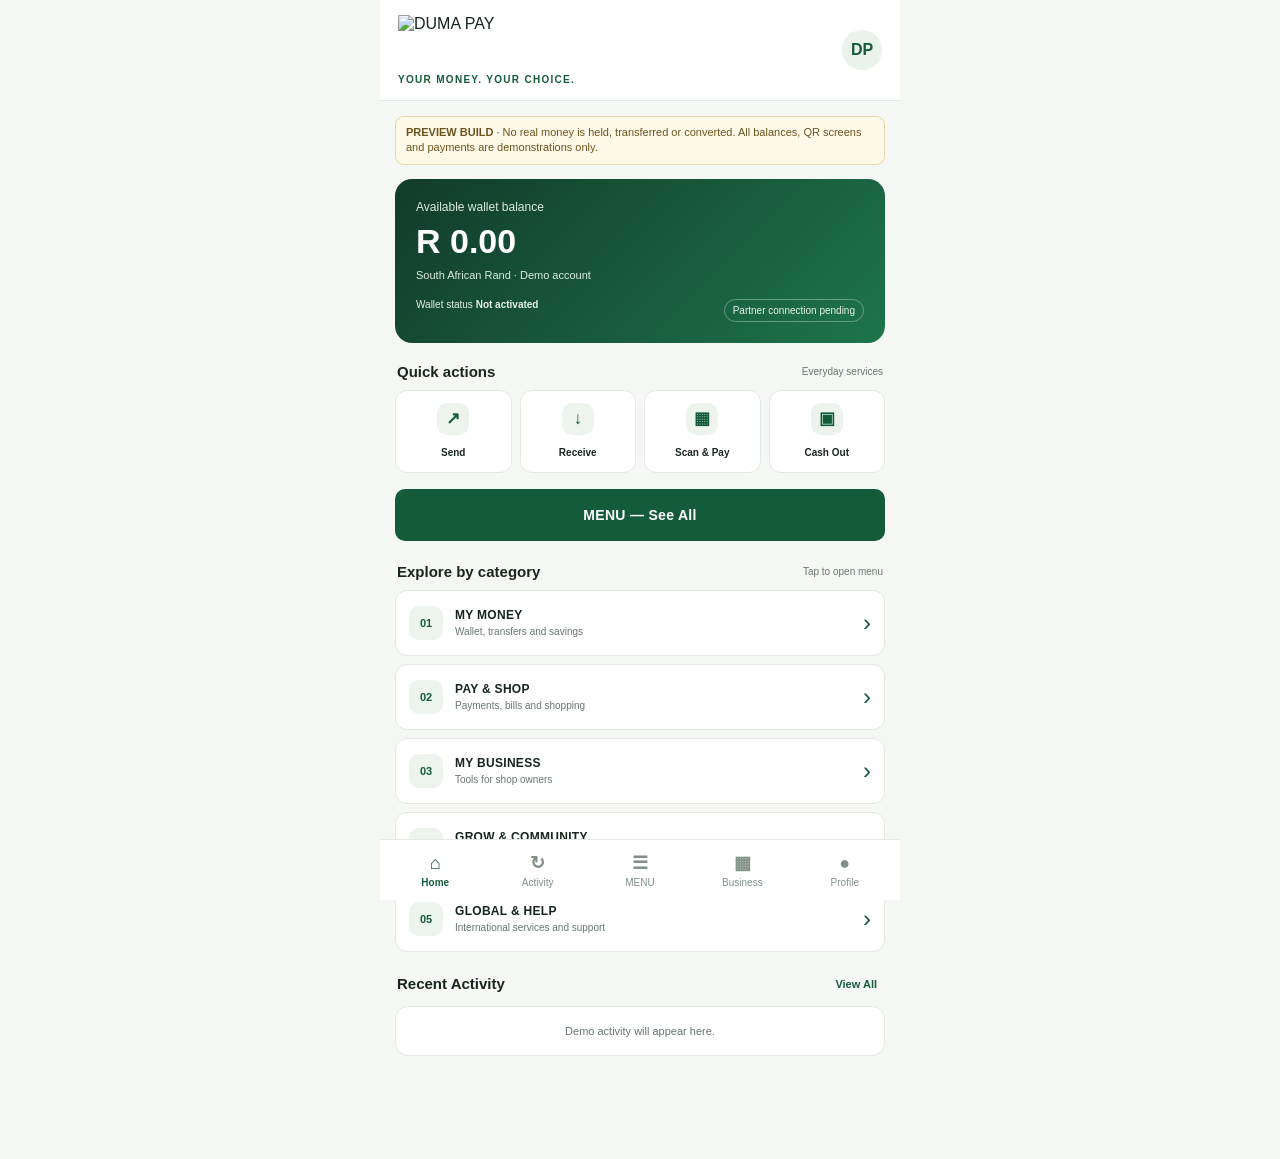
==== commit 4222304b: "Reorganize DUMA PAY home and feature menu" ====
--- a/app/src/main/assets/index.html
+++ b/app/src/main/assets/index.html
@@ -7,57 +7,25 @@
 :root{--green:#145b3a;--green2:#1d754a;--gold:#c99a35;--ink:#18251e;--muted:#68766d;--bg:#f5f7f4;--line:#e3e9e3;--white:#fff}
 *{box-sizing:border-box}body{margin:0;background:var(--bg);color:var(--ink);font-family:Arial,Helvetica,sans-serif}button,input,select{font:inherit}.app{max-width:520px;margin:auto;min-height:100vh;padding-bottom:88px}.top{padding:15px 18px;background:#fff;border-bottom:1px solid var(--line);display:flex;justify-content:space-between;align-items:center}.brand-logo{display:block;width:210px;height:58px;object-fit:contain;object-position:left center}.sub{font-size:10px;color:var(--green);margin-top:1px;letter-spacing:1.3px;font-weight:700}.avatar{width:40px;height:40px;border-radius:50%;background:#eaf2ec;color:var(--green);display:grid;place-items:center;font-weight:800}.content{padding:15px}.preview{border:1px solid #ead8aa;background:#fff9e9;color:#6c531c;border-radius:9px;padding:8px 10px;font-size:11px;line-height:1.4;margin-bottom:14px}.balance{background:linear-gradient(135deg,#123b2b,#1d754a);color:#fff;padding:21px;border-radius:17px}.bal-label{font-size:12px;color:#dcebe1}.amount{font-size:34px;font-weight:800;margin:8px 0}.currency{font-size:11px;color:#dcebe1}.wallet-foot{display:flex;justify-content:space-between;gap:8px;margin-top:18px;font-size:10px;color:#e8f1e9}.pill{border:1px solid #ffffff55;padding:5px 8px;border-radius:20px}.section-head{display:flex;justify-content:space-between;align-items:center;margin:20px 2px 10px}.section-head strong{font-size:15px}.section-head small{font-size:10px;color:var(--muted)}.actions{display:grid;grid-template-columns:repeat(4,1fr);gap:8px}.action{background:#fff;border:1px solid var(--line);border-radius:12px;padding:12px 3px;text-align:center;min-height:82px;color:var(--ink)}.ico{width:32px;height:32px;border-radius:10px;margin:0 auto 7px;background:#edf4ee;color:var(--green);display:grid;place-items:center;font-size:17px;font-weight:700}.action span{font-size:10px;font-weight:700}.grid{display:grid;grid-template-columns:1fr 1fr;gap:9px}.tile{background:#fff;border:1px solid var(--line);border-radius:13px;padding:13px;min-height:92px}.tile .ico{margin:0 0 8px}.tile b{font-size:12px}.tile p{font-size:10px;color:var(--muted);line-height:1.4;margin:4px 0 0}.list{background:#fff;border:1px solid var(--line);border-radius:13px;overflow:hidden}.tx{display:flex;align-items:center;gap:9px;padding:12px;border-bottom:1px solid var(--line)}.tx:last-child{border:0}.tx .ico{margin:0;flex:none}.tx b{font-size:11px}.tx small{display:block;color:var(--muted);font-size:10px;margin-top:4px}.tx .right{margin-left:auto;text-align:right;font-weight:700;font-size:11px}.muted{color:var(--muted)}.nav{position:fixed;bottom:0;left:50%;transform:translateX(-50%);width:100%;max-width:520px;background:#fff;border-top:1px solid var(--line);display:grid;grid-template-columns:repeat(5,1fr);padding:8px 4px calc(8px + env(safe-area-inset-bottom));z-index:5}.nav button{border:0;background:none;color:#819087;font-size:10px;padding:4px 0}.nav button b{display:block;font-size:18px;margin-bottom:3px}.nav button.active{color:var(--green);font-weight:800}.page{display:none}.page.active{display:block}.panel{background:#fff;border:1px solid var(--line);border-radius:14px;padding:15px;margin-bottom:11px}.panel h2{font-size:17px;margin:0 0 7px}.panel p{font-size:11px;color:var(--muted);line-height:1.5}.field{margin:12px 0}.field label{display:block;font-size:11px;font-weight:700;margin-bottom:6px}.field input,.field select{width:100%;min-height:48px;border:1px solid #dce5dc;border-radius:9px;padding:12px;background:#fbfdfb;color:var(--ink);font-size:14px}.btn{width:100%;border:0;border-radius:10px;background:var(--green);color:#fff;padding:13px;font-weight:700;margin-top:8px}.btn.gold{background:var(--gold);color:#1c241d}.btn.light{background:#edf4ee;color:var(--green)}.tag{display:inline-block;border-radius:20px;background:#edf4ee;color:var(--green);padding:5px 8px;font-size:10px;font-weight:700}.notice{font-size:10px;color:#6c531c;background:#fff8e8;border-radius:9px;padding:9px;line-height:1.5;margin:9px 0}.empty{padding:18px;text-align:center;color:var(--muted);font-size:11px}.qrbox{width:150px;height:150px;margin:12px auto;background:#fff;border:8px solid #fff;outline:1px solid var(--line);display:grid;grid-template-columns:repeat(13,1fr);gap:2px;padding:4px}.qrbox i{background:#163c2a}.qrbox i:nth-child(3n){background:#fff}.statgrid{display:grid;grid-template-columns:1fr 1fr;gap:8px;margin:12px 0}.stat{background:#f3f7f3;border-radius:10px;padding:12px}.stat small{display:block;color:var(--muted);font-size:10px}.stat b{display:block;margin-top:5px;font-size:17px}.method{display:flex;align-items:center;gap:8px;border:1px solid var(--line);border-radius:9px;padding:10px;margin:7px 0;font-size:12px}.method input{accent-color:var(--green)}.result{background:#edf5ee;border-radius:10px;padding:12px;margin-top:10px;font-size:12px;line-height:1.5}
 
-.feature-grid{display:grid;grid-template-columns:repeat(2,1fr);gap:9px}.feature-link{border:1px solid var(--line);background:#fff;border-radius:12px;padding:12px;text-align:left;color:var(--ink);min-height:76px}.feature-link b{display:block;font-size:12px;margin:5px 0}.feature-link small{font-size:10px;color:var(--muted)}.feature-link .ico{margin:0}.mini-row{display:flex;justify-content:space-between;gap:8px;padding:10px 0;border-bottom:1px solid var(--line);font-size:12px}.mini-row:last-child{border:0}.switchrow{display:flex;justify-content:space-between;align-items:center;padding:12px 0;border-bottom:1px solid var(--line);font-size:12px}.switchrow input{width:20px;height:20px;accent-color:var(--green)}.receipt{border:1px dashed #b9c8bc;padding:14px;border-radius:10px;background:#fff;font-size:12px;line-height:1.7}</style></head>
+.feature-grid{display:grid;grid-template-columns:repeat(2,1fr);gap:9px}.feature-link{border:1px solid var(--line);background:#fff;border-radius:12px;padding:12px;text-align:left;color:var(--ink);min-height:76px}.feature-link b{display:block;font-size:12px;margin:5px 0}.feature-link small{font-size:10px;color:var(--muted)}.feature-link .ico{margin:0}.mini-row{display:flex;justify-content:space-between;gap:8px;padding:10px 0;border-bottom:1px solid var(--line);font-size:12px}.mini-row:last-child{border:0}.switchrow{display:flex;justify-content:space-between;align-items:center;padding:12px 0;border-bottom:1px solid var(--line);font-size:12px}.switchrow input{width:20px;height:20px;accent-color:var(--green)}.receipt{border:1px dashed #b9c8bc;padding:14px;border-radius:10px;background:#fff;font-size:12px;line-height:1.7}.menu-cta{margin:16px 0 2px;min-height:52px;font-size:14px;letter-spacing:.3px}.home-groups{display:grid;gap:8px}.home-group{width:100%;display:flex;align-items:center;gap:12px;text-align:left;padding:13px;background:#fff;border:1px solid var(--line);border-radius:12px;color:var(--ink);min-height:66px}.group-mark{width:34px;height:34px;display:grid;place-items:center;border-radius:10px;background:#edf4ee;color:var(--green);font-size:11px;font-weight:800}.home-group b{display:block;font-size:12px;letter-spacing:.3px}.home-group small{display:block;margin-top:4px;font-size:10px;color:var(--muted)}.group-arrow{margin-left:auto;color:var(--green);font-size:24px}.text-button{border:0;background:none;color:var(--green);font-weight:800;font-size:11px;padding:6px}.menu-header{margin-bottom:12px}.menu-section{background:#fff;border:1px solid var(--line);border-radius:13px;padding:13px;margin-bottom:11px;scroll-margin-top:12px}.menu-section h2{font-size:13px;letter-spacing:.5px;color:var(--green);margin:0 0 7px}.menu-items{display:grid;grid-template-columns:1fr 1fr;gap:7px}.menu-item{display:flex;align-items:center;justify-content:space-between;gap:6px;min-height:43px;padding:9px 10px;border:1px solid var(--line);border-radius:9px;background:#fbfdfb;color:var(--ink);text-align:left;font-size:10.5px}.menu-item b{color:var(--green);font-size:17px;flex:none}</style></head>
 <body><div class="app">
 <header class="top"><div><img class="brand-logo" src="duma_pay_brand.png" alt="DUMA PAY"><div class="sub">YOUR MONEY. YOUR CHOICE.</div></div><div class="avatar">DP</div></header>
 <main class="content">
 <div class="preview"><b>PREVIEW BUILD</b> · No real money is held, transferred or converted. All balances, QR screens and payments are demonstrations only.</div>
 <section id="home" class="page active">
 <div class="balance"><div class="bal-label">Available wallet balance</div><div class="amount" id="walletBalance">R 0.00</div><div class="currency">South African Rand · Demo account</div><div class="wallet-foot"><span>Wallet status <b>Not activated</b></span><span class="pill">Partner connection pending</span></div></div>
-<div class="section-head"><strong>Quick actions</strong><small>Explore services</small></div>
-<div class="actions"><button class="action" onclick="show('send')"><div class="ico">↗</div><span>Send</span></button><button class="action" onclick="show('receive')"><div class="ico">↓</div><span>Receive</span></button><button class="action" onclick="show('voucher')"><div class="ico">⇄</div><span>Voucher</span></button><button class="action" onclick="show('cashout')"><div class="ico">▣</div><span>Cash out</span></button></div>
-<div class="section-head"><strong>DUMA services</strong><small>South Africa · Phase 1</small></div>
-<div class="grid"><div class="tile" onclick="show('card')"><div class="ico">▤</div><b>DUMA Card</b><p>Card programme preview</p></div><div class="tile" onclick="show('business')"><div class="ico">⌂</div><b>Business payments</b><p>For shops and merchants</p></div><div class="tile" onclick="show('airtime')"><div class="ico">▥</div><b>Airtime & data</b><p>Partner integration pending</p></div><div class="tile" onclick="show('bank')"><div class="ico">⌁</div><b>Bank transfers</b><p>Through authorised partners</p></div></div>
-<div class="section-head"><strong>Explore DUMA PAY</strong><small>More ways to use DUMA</small></div>
-<div class="feature-grid">
-<button class="feature-link" onclick="show('scan')"><div class="ico">▦</div><b>Scan & Pay</b><small>Merchant QR payment preview</small></button>
-<button class="feature-link" onclick="show('business')"><div class="ico">⌂</div><b>Merchant dashboard</b><small>Shop profile, sales and payments</small></button>
-<button class="feature-link" onclick="show('pockets')"><div class="ico">◫</div><b>Money pockets</b><small>Organise your money</small></button>
-<button class="feature-link" onclick="show('bills')"><div class="ico">▤</div><b>Bills & prepaid</b><small>Airtime, data and utilities</small></button>
-<button class="feature-link" onclick="show('africa')"><div class="ico">◎</div><b>Africa transfers</b><small>Future country expansion</small></button>
-<button class="feature-link" onclick="show('virtualcard')"><div class="ico">▣</div><b>Virtual card</b><small>Issuer-backed card preview</small></button>
-<button class="feature-link" onclick="show('security')"><div class="ico">♙</div><b>Security Centre</b><small>Controls and alerts</small></button>
-<button class="feature-link" onclick="show('receipts')"><div class="ico">▧</div><b>Digital receipts</b><small>Keep purchase records</small></button>
-<button class="feature-link" onclick="show('savings')"><div class="ico">◇</div><b>Savings goals</b><small>Track what you are saving for</small></button>
-<button class="feature-link" onclick="show('support')"><div class="ico">?</div><b>Help & disputes</b><small>Support and fraud reporting</small></button>
-<button class="feature-link" onclick="show('requestmoney')"><div class="ico">↗</div><b>Request Money</b><small>Requests and split bills</small></button>
-<button class="feature-link" onclick="show('cashnetwork')"><div class="ico">⌂</div><b>DUMA Cash Network</b><small>Cash-in/out through approved agents</small></button>
-<button class="feature-link" onclick="show('earnings')"><div class="ico">◷</div><b>Instant Earnings</b><small>Employer and gig payouts</small></button>
-<button class="feature-link" onclick="show('paylinks')"><div class="ico">↗</div><b>DUMA Pay Links</b><small>Invoices and shareable payment links</small></button>
-<button class="feature-link" onclick="show('subscriptions')"><div class="ico">⟳</div><b>Subscriptions</b><small>Recurring payment reminders</small></button>
-<button class="feature-link" onclick="show('growth')"><div class="ico">▥</div><b>Financial Growth</b><small>Budgeting and credit readiness</small></button>
-<button class="feature-link" onclick="show('shopmanager')"><div class="ico">▦</div><b>Shop Manager</b><small>Stock, costs and profit</small></button>
-<button class="feature-link" onclick="show('family')"><div class="ico">♡</div><b>Family Money</b><small>Shared budgets and allowances</small></button>
-<button class="feature-link" onclick="show('lite')"><div class="ico">▤</div><b>DUMA Lite</b><small>Low-data and assisted access</small></button>
-<button class="feature-link" onclick="show('world')"><div class="ico">◎</div><b>Global Ideas Lab</b><small>UAE, USA and Russia-inspired tools</small></button>
-<button class="feature-link" onclick="show('mychange')"><div class="ico">R</div><b>DUMA My Change</b><small>Send cash change to a customer's wallet</small></button><button class="feature-link" onclick="show('businessservices')"><div class="ico">▤</div><b>SARS & CIPC Desk</b><small>Tax returns and company services</small></button>
-<button class="feature-link" onclick="show('valueswap')"><div class="ico">⇄</div><b>DUMA Value Swap</b><small>Eligible prepaid value to shop essentials</small></button>
-<button class="feature-link" onclick="show('roundup')"><div class="ico">↗</div><b>DUMA Round-Up</b><small>Plan spare-change savings</small></button>
-<button class="feature-link" onclick="show('rewards')"><div class="ico">★</div><b>DUMA Rewards</b><small>Participating-shop rewards preview</small></button>
-<button class="feature-link" onclick="show('emergency')"><div class="ico">♡</div><b>DUMA Emergency</b><small>Trusted contacts and help plan</small></button>
-<button class="feature-link" onclick="show('paylater')"><div class="ico">◷</div><b>DUMA Pay Later</b><small>Responsible credit partner pathway</small></button>
-<button class="feature-link" onclick="show('sendabroad')"><div class="ico">◎</div><b>DUMA Send Abroad</b><small>Future licensed cross-border transfers</small></button><button class="feature-link" onclick="show('moneygram')"><div class="ico">M</div><b>MoneyGram Connect</b><small>International payout partner preview</small></button>
-<button class="feature-link" onclick="show('globalhub')"><div class="ico">◎</div><b>DUMA Global Payments</b><small>Checkout, payment identity and buyer tools</small></button>
-<button class="feature-link" onclick="show('invest')"><div class="ico">↗</div><b>DUMA Invest</b><small>Explore shares and build your portfolio</small></button>
-<button class="feature-link" onclick="show('stockvel')"><div class="ico">◉</div><b>DUMA Stockvel</b><small>Community savings groups and contribution records</small></button>
-<button class="feature-link" onclick="show('educationfund')"><div class="ico">▤</div><b>DUMA Education Fund</b><small>Plan for school fees, uniforms and books</small></button>
-<button class="feature-link" onclick="show('dumapos')"><div class="ico">▦</div><b>DUMA POS</b><small>Merchant checkout and sales records</small></button>
-<button class="feature-link" onclick="show('communityprojects')"><div class="ico">⌂</div><b>DUMA Community Projects</b><small>Transparent local fundraising plans</small></button>
-<button class="feature-link" onclick="show('financialhealth')"><div class="ico">▥</div><b>DUMA Financial Health</b><small>Budget and debt repayment planner</small></button>
-<button class="feature-link" onclick="show('agentnetwork')"><div class="ico">◎</div><b>DUMA Agent Network</b><small>Apply to become a cash-service agent</small></button>
-<button class="feature-link" onclick="show('businesspro')"><div class="ico">▦</div><b>DUMA Business Pro</b><small>Invoices, cash flow and reports</small></button>
+<div class="section-head"><strong>Quick actions</strong><small>Everyday services</small></div>
+<div class="actions"><button class="action" onclick="show('send')"><div class="ico">↗</div><span>Send</span></button><button class="action" onclick="show('receive')"><div class="ico">↓</div><span>Receive</span></button><button class="action" onclick="show('scan')"><div class="ico">▦</div><span>Scan & Pay</span></button><button class="action" onclick="show('cashout')"><div class="ico">▣</div><span>Cash Out</span></button></div>
+<button class="btn menu-cta" onclick="openMenu()">MENU — See All</button>
+<div class="section-head"><strong>Explore by category</strong><small>Tap to open menu</small></div>
+<div class="home-groups">
+<button class="home-group" onclick="openMenu('my-money')"><span class="group-mark">01</span><span><b>MY MONEY</b><small>Wallet, transfers and savings</small></span><span class="group-arrow">›</span></button>
+<button class="home-group" onclick="openMenu('pay-shop')"><span class="group-mark">02</span><span><b>PAY & SHOP</b><small>Payments, bills and shopping</small></span><span class="group-arrow">›</span></button>
+<button class="home-group" onclick="openMenu('my-business')"><span class="group-mark">03</span><span><b>MY BUSINESS</b><small>Tools for shop owners</small></span><span class="group-arrow">›</span></button>
+<button class="home-group" onclick="openMenu('grow-community')"><span class="group-mark">04</span><span><b>GROW & COMMUNITY</b><small>Investing, saving and wellbeing</small></span><span class="group-arrow">›</span></button>
+<button class="home-group" onclick="openMenu('global-help')"><span class="group-mark">05</span><span><b>GLOBAL & HELP</b><small>International services and support</small></span><span class="group-arrow">›</span></button>
 </div>
-<div class="section-head"><strong>Recent activity</strong><small>DEMO</small></div><div class="list" id="homeActivity"><div class="empty">Demo activity will appear here.</div></div>
+<div class="section-head"><strong>Recent Activity</strong><button class="text-button" onclick="show('activity')">View All</button></div><div class="list" id="homeActivity"><div class="empty">Demo activity will appear here.</div></div>
 </section>
 
 <section id="roundup" class="page"><div class="panel"><h2>DUMA ROUND-UP</h2><p>Plan to round everyday purchases up to the next R5 or R10 and track the spare amount towards a goal. This preview does not move money.</p><div class="field"><label>Example purchase amount (R)</label><input id="roundPurchase" type="number" min="0.01" step=".01" placeholder="47.00"></div><div class="field"><label>Round up to</label><select id="roundStep"><option value="5">Next R5</option><option value="10">Next R10</option></select></div><div class="field"><label>Save the difference toward</label><input id="roundGoal" placeholder="e.g. School shoes"></div><button class="btn" onclick="previewRoundUp()">Calculate round-up</button><div id="roundResult"></div><div id="roundHistory" class="list" style="margin-top:10px"></div><div class="notice">Planning preview only. Automatic saving requires an activated wallet, customer consent and an authorised savings/payment partner. No funds are moved.</div></div></section>
@@ -132,8 +100,8 @@
 <section id="family" class="page"><div class="panel"><h2>Family Money</h2><p>Plan shared household budgets, savings goals and child allowances with permission-based roles and spending limits.</p><div class="field"><label>Family budget label</label><input id="familyName" placeholder="e.g. School allowance"></div><div class="field"><label>Planned amount (R)</label><input id="familyAmount" type="number" min="1" placeholder="300"></div><button class="btn" onclick="addFamilyPlan()">Add budget item</button><div id="familyList" class="list" style="margin-top:12px"></div><div class="notice">Planning only. No child account or shared wallet is active.</div></div></section>
 <section id="lite" class="page"><div class="panel"><h2>DUMA Lite</h2><p>Designed for low-data connections, entry-level Android phones, smaller downloads, accessible screens and assisted services.</p><div class="mini-row"><b>Low-data mode</b><span class="tag">Design target</span></div><div class="mini-row"><b>Small-screen layout</b><span class="tag">Included</span></div><div class="mini-row"><b>USSD / feature-phone access</b><span class="tag">Telecom partner required</span></div><div class="mini-row"><b>Assisted agent access</b><span class="tag">Pilot planning</span></div></div></section>
 <section id="world" class="page"><div class="panel"><h2>DUMA Global Ideas Lab</h2><p>Useful payment patterns from other markets, adapted for South Africa and future expansion.</p><div class="section-head"><strong>UAE-inspired · Aani-style</strong><small>Request-to-pay</small></div><div class="mini-row"><b>Phone and QR payments</b><span class="tag">Planned</span></div><div class="mini-row"><b>Request money and split bills</b><span class="tag">Preview added</span></div><div class="mini-row"><b>Scheduled recurring payments</b><span class="tag">Planner added</span></div><div class="section-head"><strong>USA-inspired · FedNow / RTP-style</strong><small>Instant payments</small></div><div class="mini-row"><b>Eligible instant payouts</b><span class="tag">Partner required</span></div><div class="mini-row"><b>Payment requests and invoices</b><span class="tag">Preview added</span></div><div class="mini-row"><b>Fraud checks and payment status</b><span class="tag">Design requirement</span></div><div class="section-head"><strong>Russia-inspired · SBP-style</strong><small>Phone and QR</small></div><div class="mini-row"><b>Phone-number payment alias</b><span class="tag">Future design</span></div><div class="mini-row"><b>Merchant QR and bill payments</b><span class="tag">Preview added</span></div><div class="mini-row"><b>Cash-in via participating ATM / agent</b><span class="tag">Partner required</span></div><div class="mini-row"><b>Cashback and loyalty</b><span class="tag">Future option</span></div><div class="notice">These are design inspirations, not DUMA integrations with Aani, FedNow, SBP or foreign banks. South Africa remains Phase 1 (ZAR). Cross-border and Russia-related services need legal, sanctions, currency and partner review before any launch.</div></div></section>
-</main>
-<nav class="nav"><button class="active" data-page="home" onclick="show('home',this)"><b>⌂</b>Home</button><button data-page="activity" onclick="show('activity',this)"><b>↻</b>Activity</button><button data-page="voucher" onclick="show('voucher',this)"><b>⇄</b>Voucher</button><button data-page="business" onclick="show('business',this)"><b>▦</b>Business</button><button data-page="profile" onclick="show('profile',this)"><b>●</b>Profile</button></nav>
+<section id="menu" class="page"><div class="panel menu-header"><div class="section-head" style="margin-top:0"><strong>DUMA PAY MENU</strong><span class="tag">South Africa · ZAR</span></div><p>All DUMA PAY services, organised in one place. Select a feature to open its existing screen.</p></div><div class="menu-section" id="menu-my-money"><h2>MY MONEY</h2><div class="menu-items"><button class="menu-item" onclick="show('home')"><span>Wallet</span><b>›</b></button><button class="menu-item" onclick="show('send')"><span>Send Money</span><b>›</b></button><button class="menu-item" onclick="show('receive')"><span>Receive Money</span><b>›</b></button><button class="menu-item" onclick="show('requestmoney')"><span>Request Money</span><b>›</b></button><button class="menu-item" onclick="show('requestmoney')"><span>Split Bills</span><b>›</b></button><button class="menu-item" onclick="show('mychange')"><span>DUMA My Change</span><b>›</b></button><button class="menu-item" onclick="show('pockets')"><span>Money Pockets</span><b>›</b></button><button class="menu-item" onclick="show('savings')"><span>Savings Goals</span><b>›</b></button></div></div><div class="menu-section" id="menu-pay-shop"><h2>PAY & SHOP</h2><div class="menu-items"><button class="menu-item" onclick="show('scan')"><span>Scan & Pay</span><b>›</b></button><button class="menu-item" onclick="show('shopPay')"><span>DUMA Pay For Shops</span><b>›</b></button><button class="menu-item" onclick="show('bills')"><span>Bills & Prepaid</span><b>›</b></button><button class="menu-item" onclick="show('airtime')"><span>Airtime & Data</span><b>›</b></button><button class="menu-item" onclick="show('voucher')"><span>Vouchers</span><b>›</b></button><button class="menu-item" onclick="show('cashnetwork')"><span>Cash Network</span><b>›</b></button><button class="menu-item" onclick="show('receipts')"><span>Digital Receipts</span><b>›</b></button><button class="menu-item" onclick="show('subscriptions')"><span>Subscriptions</span><b>›</b></button><button class="menu-item" onclick="show('activity')"><span>Payment History</span><b>›</b></button></div></div><div class="menu-section" id="menu-my-business"><h2>MY BUSINESS</h2><div class="menu-items"><button class="menu-item" onclick="show('business')"><span>Pay For Shops</span><b>›</b></button><button class="menu-item" onclick="show('business')"><span>Merchant Dashboard</span><b>›</b></button><button class="menu-item" onclick="show('dumapos')"><span>DUMA POS</span><b>›</b></button><button class="menu-item" onclick="show('shopmanager')"><span>Shop Manager</span><b>›</b></button><button class="menu-item" onclick="show('businesspro')"><span>DUMA Business Pro</span><b>›</b></button><button class="menu-item" onclick="show('paylinks')"><span>Invoices</span><b>›</b></button><button class="menu-item" onclick="show('paylinks')"><span>Payment Links</span><b>›</b></button><button class="menu-item" onclick="show('earnings')"><span>Instant Earnings</span><b>›</b></button><button class="menu-item" onclick="show('myShop')"><span>Shop QR</span><b>›</b></button><button class="menu-item" onclick="show('myShop')"><span>Shop Staff</span><b>›</b></button><button class="menu-item" onclick="show('shopmanager')"><span>Stock & Expenses</span><b>›</b></button></div></div><div class="menu-section" id="menu-grow-community"><h2>GROW & COMMUNITY</h2><div class="menu-items"><button class="menu-item" onclick="show('invest')"><span>DUMA Invest</span><b>›</b></button><button class="menu-item" onclick="show('stockvel')"><span>DUMA Stockvel</span><b>›</b></button><button class="menu-item" onclick="show('educationfund')"><span>Education Fund</span><b>›</b></button><button class="menu-item" onclick="show('rewards')"><span>DUMA Rewards</span><b>›</b></button><button class="menu-item" onclick="show('communityprojects')"><span>Community Projects</span><b>›</b></button><button class="menu-item" onclick="show('financialhealth')"><span>Financial Health</span><b>›</b></button><button class="menu-item" onclick="show('family')"><span>Family Money</span><b>›</b></button><button class="menu-item" onclick="show('growth')"><span>Financial Tips</span><b>›</b></button></div></div><div class="menu-section" id="menu-global-help"><h2>GLOBAL & HELP</h2><div class="menu-items"><button class="menu-item" onclick="show('sendabroad')"><span>Send Abroad</span><b>›</b></button><button class="menu-item" onclick="show('africa')"><span>Africa Transfers</span><b>›</b></button><button class="menu-item" onclick="show('globalhub')"><span>DUMA Global Payments</span><b>›</b></button><button class="menu-item" onclick="show('virtualcard')"><span>Virtual Card</span><b>›</b></button><button class="menu-item" onclick="show('moneygram')"><span>MoneyGram Connect (Preview)</span><b>›</b></button><button class="menu-item" onclick="show('security')"><span>Security Centre</span><b>›</b></button><button class="menu-item" onclick="show('support')"><span>Help & Disputes</span><b>›</b></button><button class="menu-item" onclick="show('emergency')"><span>Emergency</span><b>›</b></button><button class="menu-item" onclick="show('profile')"><span>Profile</span><b>›</b></button><button class="menu-item" onclick="show('profile')"><span>Settings</span><b>›</b></button></div></div></section></main>
+<nav class="nav"><button class="active" data-page="home" onclick="show('home',this)"><b>⌂</b>Home</button><button data-page="activity" onclick="show('activity',this)"><b>↻</b>Activity</button><button data-page="menu" onclick="show('menu',this)"><b>☰</b>MENU</button><button data-page="business" onclick="show('business',this)"><b>▦</b>Business</button><button data-page="profile" onclick="show('profile',this)"><b>●</b>Profile</button></nav>
 </div>
 <script>
 const APP_CONFIG={country:"ZA",countryName:"South Africa",currency:"ZAR",currencySymbol:"R",locale:"en-ZA",defaultLanguage:"en",plannedLanguages:["zu","st"],phase:1};
@@ -141,11 +109,10 @@
 const read=(k,d)=>{try{return JSON.parse(localStorage.getItem(k))??d}catch(e){return d}};
 let demoWallet=Number(localStorage.getItem("duma_demo_wallet")||0);
 let shop=read("duma_demo_shop",null),payments=read("duma_demo_shop_payments",[]),activity=read("duma_demo_activity",[]);
-function show(id,btn){document.querySelectorAll(".page").forEach(p=>p.classList.remove("active"));const page=document.getElementById(id);if(page)page.classList.add("active");document.querySelectorAll(".nav button").forEach(b=>b.classList.remove("active"));const nav=btn||document.querySelector('.nav button[data-page="'+id+'"]');if(nav)nav.classList.add("active");if(id==="shopPay")document.getElementById("payShopName").value=shop?.name||"";if(id==="myShop")renderMyShop();if(id==="moneygram")renderMoneyGramHistory();if(id==="globalhub")renderGlobalHub();if(id==="invest")renderInvestHub();if(id==="stockvel")renderStockvelHub();if(id==="educationfund")renderEducationGoals();if(id==="dumapos")renderPosSales();if(id==="communityprojects")renderCommunityProjects();if(id==="financialhealth")renderDebtPlans();if(id==="agentnetwork")renderAgentApplications();window.scrollTo(0,0)}
+function openMenu(group){show('menu');if(group){const target=document.getElementById('menu-'+group);if(target)target.scrollIntoView({behavior:'smooth',block:'start'})}}\nfunction show(id,btn){document.querySelectorAll(".page").forEach(p=>p.classList.remove("active"));const page=document.getElementById(id);if(page)page.classList.add("active");document.querySelectorAll(".nav button").forEach(b=>b.classList.remove("active"));const nav=btn||document.querySelector('.nav button[data-page="'+id+'"]');if(nav)nav.classList.add("active");if(id==="shopPay")document.getElementById("payShopName").value=shop?.name||"";if(id==="myShop")renderMyShop();if(id==="moneygram")renderMoneyGramHistory();if(id==="globalhub")renderGlobalHub();if(id==="invest")renderInvestHub();if(id==="stockvel")renderStockvelHub();if(id==="educationfund")renderEducationGoals();if(id==="dumapos")renderPosSales();if(id==="communityprojects")renderCommunityProjects();if(id==="financialhealth")renderDebtPlans();if(id==="agentnetwork")renderAgentApplications();window.scrollTo(0,0)}
 function pending(){alert("This service is not live yet. DUMA PAY must connect to an approved financial partner and complete required compliance checks.")}
 function saveActivity(label,amount){activity.unshift({label,amount,at:new Date().toLocaleString(APP_CONFIG.locale),demo:true});activity=activity.slice(0,40);localStorage.setItem("duma_demo_activity",JSON.stringify(activity));renderActivity()}
-function renderActivity(){const html=activity.length?activity.map(a=>'<div class="tx"><div><b>'+escapeHtml(a.label)+'</b><small>DEMO · '+escapeHtml(a.at)+'</small></div><span class="right">'+(a.amount?money(a.amount):"DEMO")+'</span></div>').join(""):'<div class="empty">No demo activity.</div>';document.getElementById("activityList").innerHTML=html;document.getElementById("homeActivity").innerHTML=html}
-function escapeHtml(s){return String(s??"").replace(/[&<>"']/g,c=>({"&":"&amp;","<":"&lt;",">":"&gt;",'"':"&quot;","'":"&#39;"}[c]))}
+function renderActivity(){const full=activity.length?activity.map(a=>'<div class="tx"><div><b>'+escapeHtml(a.label)+'</b><small>DEMO · '+escapeHtml(a.at)+'</small></div><span class="right">'+(a.amount?money(a.amount):"DEMO")+'</span></div>').join(""):'<div class="empty">No demo activity.</div>';document.getElementById("activityList").innerHTML=full;document.getElementById("homeActivity").innerHTML=activity.length?activity.slice(0,3).map(a=>'<div class="tx"><div><b>'+escapeHtml(a.label)+'</b><small>DEMO · '+escapeHtml(a.at)+'</small></div><span class="right">'+(a.amount?money(a.amount):"DEMO")+'</span></div>').join(""):'<div class="empty">Demo activity will appear here.</div>'}\nfunction escapeHtml(s){return String(s??"").replace(/[&<>"']/g,c=>({"&":"&amp;","<":"&lt;",">":"&gt;",'"':"&quot;","'":"&#39;"}[c]))}
 function renderWallet(){document.getElementById("walletBalance").textContent=money(demoWallet)}
 function makeCode(name,location){let s=(name+"|"+location).toUpperCase(),h=2166136261;for(let i=0;i<s.length;i++){h^=s.charCodeAt(i);h=Math.imul(h,16777619)}return "DUMA-"+(h>>>0).toString(36).toUpperCase().padStart(7,"0").slice(0,7)}
 function drawShopQr(code){const box=document.getElementById("shopQr");box.innerHTML="";let seed=0;for(const c of code)seed=(seed*31+c.charCodeAt(0))>>>0;for(let i=0;i<169;i++){seed=(Math.imul(seed,1664525)+1013904223)>>>0;const cell=document.createElement("i");if(seed%3===0)cell.style.background="#fff";box.appendChild(cell)}}
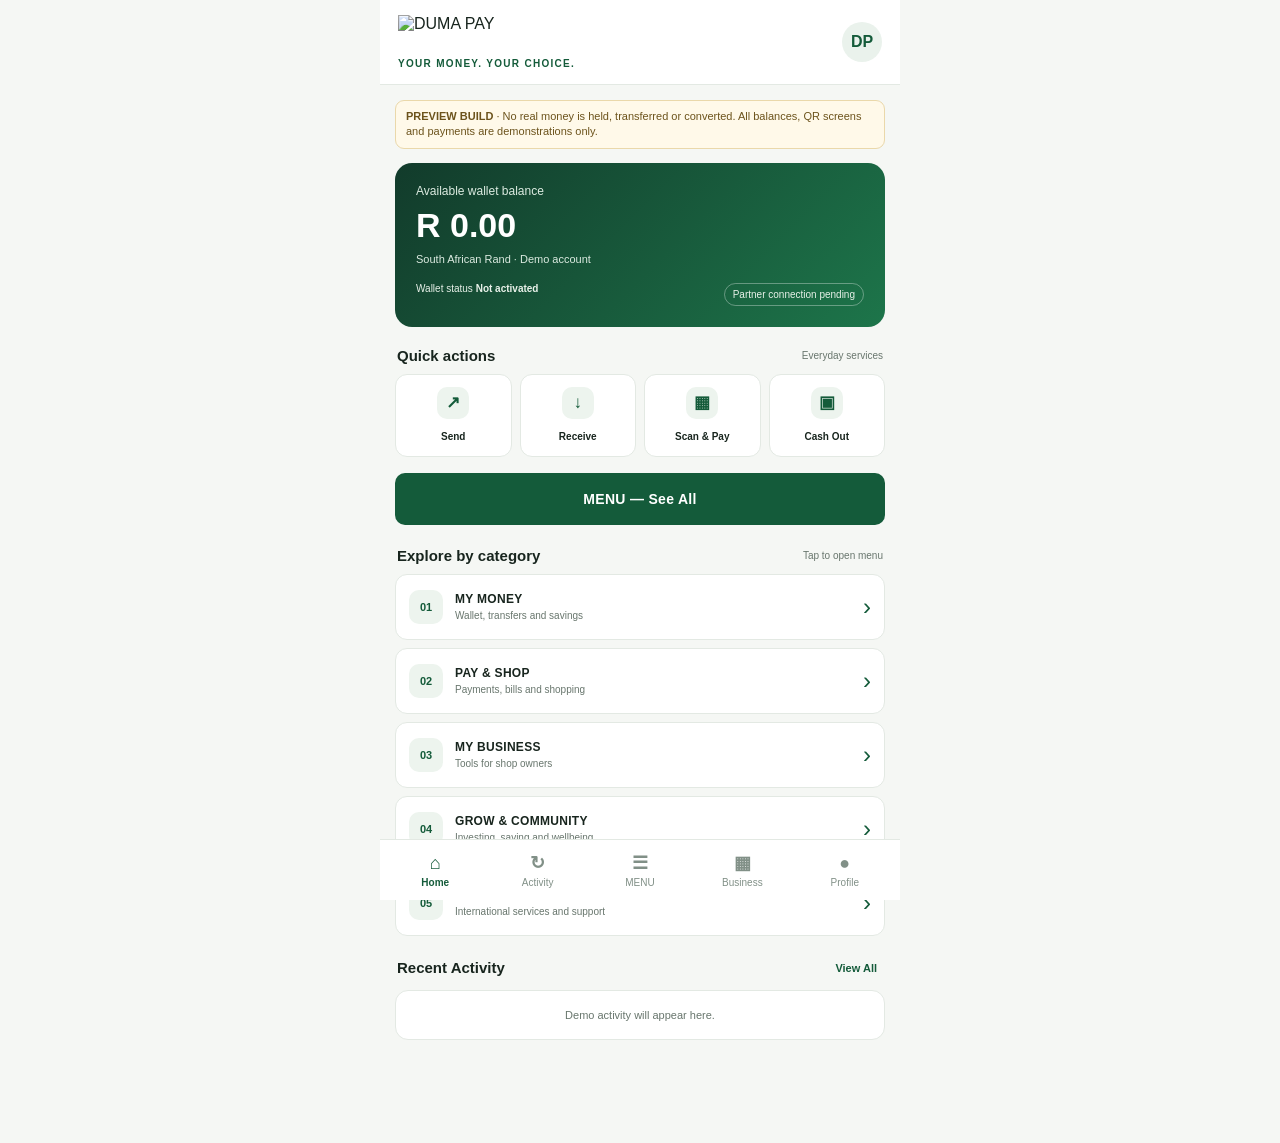
==== commit 4b794126: "Reduce DUMA PAY header logo size" ====
--- a/app/src/main/assets/index.html
+++ b/app/src/main/assets/index.html
@@ -5,7 +5,7 @@
 <meta name="theme-color" content="#123b2b"><title>DUMA PAY</title>
 <style>
 :root{--green:#145b3a;--green2:#1d754a;--gold:#c99a35;--ink:#18251e;--muted:#68766d;--bg:#f5f7f4;--line:#e3e9e3;--white:#fff}
-*{box-sizing:border-box}body{margin:0;background:var(--bg);color:var(--ink);font-family:Arial,Helvetica,sans-serif}button,input,select{font:inherit}.app{max-width:520px;margin:auto;min-height:100vh;padding-bottom:88px}.top{padding:15px 18px;background:#fff;border-bottom:1px solid var(--line);display:flex;justify-content:space-between;align-items:center}.brand-logo{display:block;width:210px;height:58px;object-fit:contain;object-position:left center}.sub{font-size:10px;color:var(--green);margin-top:1px;letter-spacing:1.3px;font-weight:700}.avatar{width:40px;height:40px;border-radius:50%;background:#eaf2ec;color:var(--green);display:grid;place-items:center;font-weight:800}.content{padding:15px}.preview{border:1px solid #ead8aa;background:#fff9e9;color:#6c531c;border-radius:9px;padding:8px 10px;font-size:11px;line-height:1.4;margin-bottom:14px}.balance{background:linear-gradient(135deg,#123b2b,#1d754a);color:#fff;padding:21px;border-radius:17px}.bal-label{font-size:12px;color:#dcebe1}.amount{font-size:34px;font-weight:800;margin:8px 0}.currency{font-size:11px;color:#dcebe1}.wallet-foot{display:flex;justify-content:space-between;gap:8px;margin-top:18px;font-size:10px;color:#e8f1e9}.pill{border:1px solid #ffffff55;padding:5px 8px;border-radius:20px}.section-head{display:flex;justify-content:space-between;align-items:center;margin:20px 2px 10px}.section-head strong{font-size:15px}.section-head small{font-size:10px;color:var(--muted)}.actions{display:grid;grid-template-columns:repeat(4,1fr);gap:8px}.action{background:#fff;border:1px solid var(--line);border-radius:12px;padding:12px 3px;text-align:center;min-height:82px;color:var(--ink)}.ico{width:32px;height:32px;border-radius:10px;margin:0 auto 7px;background:#edf4ee;color:var(--green);display:grid;place-items:center;font-size:17px;font-weight:700}.action span{font-size:10px;font-weight:700}.grid{display:grid;grid-template-columns:1fr 1fr;gap:9px}.tile{background:#fff;border:1px solid var(--line);border-radius:13px;padding:13px;min-height:92px}.tile .ico{margin:0 0 8px}.tile b{font-size:12px}.tile p{font-size:10px;color:var(--muted);line-height:1.4;margin:4px 0 0}.list{background:#fff;border:1px solid var(--line);border-radius:13px;overflow:hidden}.tx{display:flex;align-items:center;gap:9px;padding:12px;border-bottom:1px solid var(--line)}.tx:last-child{border:0}.tx .ico{margin:0;flex:none}.tx b{font-size:11px}.tx small{display:block;color:var(--muted);font-size:10px;margin-top:4px}.tx .right{margin-left:auto;text-align:right;font-weight:700;font-size:11px}.muted{color:var(--muted)}.nav{position:fixed;bottom:0;left:50%;transform:translateX(-50%);width:100%;max-width:520px;background:#fff;border-top:1px solid var(--line);display:grid;grid-template-columns:repeat(5,1fr);padding:8px 4px calc(8px + env(safe-area-inset-bottom));z-index:5}.nav button{border:0;background:none;color:#819087;font-size:10px;padding:4px 0}.nav button b{display:block;font-size:18px;margin-bottom:3px}.nav button.active{color:var(--green);font-weight:800}.page{display:none}.page.active{display:block}.panel{background:#fff;border:1px solid var(--line);border-radius:14px;padding:15px;margin-bottom:11px}.panel h2{font-size:17px;margin:0 0 7px}.panel p{font-size:11px;color:var(--muted);line-height:1.5}.field{margin:12px 0}.field label{display:block;font-size:11px;font-weight:700;margin-bottom:6px}.field input,.field select{width:100%;min-height:48px;border:1px solid #dce5dc;border-radius:9px;padding:12px;background:#fbfdfb;color:var(--ink);font-size:14px}.btn{width:100%;border:0;border-radius:10px;background:var(--green);color:#fff;padding:13px;font-weight:700;margin-top:8px}.btn.gold{background:var(--gold);color:#1c241d}.btn.light{background:#edf4ee;color:var(--green)}.tag{display:inline-block;border-radius:20px;background:#edf4ee;color:var(--green);padding:5px 8px;font-size:10px;font-weight:700}.notice{font-size:10px;color:#6c531c;background:#fff8e8;border-radius:9px;padding:9px;line-height:1.5;margin:9px 0}.empty{padding:18px;text-align:center;color:var(--muted);font-size:11px}.qrbox{width:150px;height:150px;margin:12px auto;background:#fff;border:8px solid #fff;outline:1px solid var(--line);display:grid;grid-template-columns:repeat(13,1fr);gap:2px;padding:4px}.qrbox i{background:#163c2a}.qrbox i:nth-child(3n){background:#fff}.statgrid{display:grid;grid-template-columns:1fr 1fr;gap:8px;margin:12px 0}.stat{background:#f3f7f3;border-radius:10px;padding:12px}.stat small{display:block;color:var(--muted);font-size:10px}.stat b{display:block;margin-top:5px;font-size:17px}.method{display:flex;align-items:center;gap:8px;border:1px solid var(--line);border-radius:9px;padding:10px;margin:7px 0;font-size:12px}.method input{accent-color:var(--green)}.result{background:#edf5ee;border-radius:10px;padding:12px;margin-top:10px;font-size:12px;line-height:1.5}
+*{box-sizing:border-box}body{margin:0;background:var(--bg);color:var(--ink);font-family:Arial,Helvetica,sans-serif}button,input,select{font:inherit}.app{max-width:520px;margin:auto;min-height:100vh;padding-bottom:88px}.top{padding:15px 18px;background:#fff;border-bottom:1px solid var(--line);display:flex;justify-content:space-between;align-items:center}.brand-logo{display:block;width:150px;height:42px;object-fit:contain;object-position:left center}.sub{font-size:10px;color:var(--green);margin-top:1px;letter-spacing:1.3px;font-weight:700}.avatar{width:40px;height:40px;border-radius:50%;background:#eaf2ec;color:var(--green);display:grid;place-items:center;font-weight:800}.content{padding:15px}.preview{border:1px solid #ead8aa;background:#fff9e9;color:#6c531c;border-radius:9px;padding:8px 10px;font-size:11px;line-height:1.4;margin-bottom:14px}.balance{background:linear-gradient(135deg,#123b2b,#1d754a);color:#fff;padding:21px;border-radius:17px}.bal-label{font-size:12px;color:#dcebe1}.amount{font-size:34px;font-weight:800;margin:8px 0}.currency{font-size:11px;color:#dcebe1}.wallet-foot{display:flex;justify-content:space-between;gap:8px;margin-top:18px;font-size:10px;color:#e8f1e9}.pill{border:1px solid #ffffff55;padding:5px 8px;border-radius:20px}.section-head{display:flex;justify-content:space-between;align-items:center;margin:20px 2px 10px}.section-head strong{font-size:15px}.section-head small{font-size:10px;color:var(--muted)}.actions{display:grid;grid-template-columns:repeat(4,1fr);gap:8px}.action{background:#fff;border:1px solid var(--line);border-radius:12px;padding:12px 3px;text-align:center;min-height:82px;color:var(--ink)}.ico{width:32px;height:32px;border-radius:10px;margin:0 auto 7px;background:#edf4ee;color:var(--green);display:grid;place-items:center;font-size:17px;font-weight:700}.action span{font-size:10px;font-weight:700}.grid{display:grid;grid-template-columns:1fr 1fr;gap:9px}.tile{background:#fff;border:1px solid var(--line);border-radius:13px;padding:13px;min-height:92px}.tile .ico{margin:0 0 8px}.tile b{font-size:12px}.tile p{font-size:10px;color:var(--muted);line-height:1.4;margin:4px 0 0}.list{background:#fff;border:1px solid var(--line);border-radius:13px;overflow:hidden}.tx{display:flex;align-items:center;gap:9px;padding:12px;border-bottom:1px solid var(--line)}.tx:last-child{border:0}.tx .ico{margin:0;flex:none}.tx b{font-size:11px}.tx small{display:block;color:var(--muted);font-size:10px;margin-top:4px}.tx .right{margin-left:auto;text-align:right;font-weight:700;font-size:11px}.muted{color:var(--muted)}.nav{position:fixed;bottom:0;left:50%;transform:translateX(-50%);width:100%;max-width:520px;background:#fff;border-top:1px solid var(--line);display:grid;grid-template-columns:repeat(5,1fr);padding:8px 4px calc(8px + env(safe-area-inset-bottom));z-index:5}.nav button{border:0;background:none;color:#819087;font-size:10px;padding:4px 0}.nav button b{display:block;font-size:18px;margin-bottom:3px}.nav button.active{color:var(--green);font-weight:800}.page{display:none}.page.active{display:block}.panel{background:#fff;border:1px solid var(--line);border-radius:14px;padding:15px;margin-bottom:11px}.panel h2{font-size:17px;margin:0 0 7px}.panel p{font-size:11px;color:var(--muted);line-height:1.5}.field{margin:12px 0}.field label{display:block;font-size:11px;font-weight:700;margin-bottom:6px}.field input,.field select{width:100%;min-height:48px;border:1px solid #dce5dc;border-radius:9px;padding:12px;background:#fbfdfb;color:var(--ink);font-size:14px}.btn{width:100%;border:0;border-radius:10px;background:var(--green);color:#fff;padding:13px;font-weight:700;margin-top:8px}.btn.gold{background:var(--gold);color:#1c241d}.btn.light{background:#edf4ee;color:var(--green)}.tag{display:inline-block;border-radius:20px;background:#edf4ee;color:var(--green);padding:5px 8px;font-size:10px;font-weight:700}.notice{font-size:10px;color:#6c531c;background:#fff8e8;border-radius:9px;padding:9px;line-height:1.5;margin:9px 0}.empty{padding:18px;text-align:center;color:var(--muted);font-size:11px}.qrbox{width:150px;height:150px;margin:12px auto;background:#fff;border:8px solid #fff;outline:1px solid var(--line);display:grid;grid-template-columns:repeat(13,1fr);gap:2px;padding:4px}.qrbox i{background:#163c2a}.qrbox i:nth-child(3n){background:#fff}.statgrid{display:grid;grid-template-columns:1fr 1fr;gap:8px;margin:12px 0}.stat{background:#f3f7f3;border-radius:10px;padding:12px}.stat small{display:block;color:var(--muted);font-size:10px}.stat b{display:block;margin-top:5px;font-size:17px}.method{display:flex;align-items:center;gap:8px;border:1px solid var(--line);border-radius:9px;padding:10px;margin:7px 0;font-size:12px}.method input{accent-color:var(--green)}.result{background:#edf5ee;border-radius:10px;padding:12px;margin-top:10px;font-size:12px;line-height:1.5}
 
 .feature-grid{display:grid;grid-template-columns:repeat(2,1fr);gap:9px}.feature-link{border:1px solid var(--line);background:#fff;border-radius:12px;padding:12px;text-align:left;color:var(--ink);min-height:76px}.feature-link b{display:block;font-size:12px;margin:5px 0}.feature-link small{font-size:10px;color:var(--muted)}.feature-link .ico{margin:0}.mini-row{display:flex;justify-content:space-between;gap:8px;padding:10px 0;border-bottom:1px solid var(--line);font-size:12px}.mini-row:last-child{border:0}.switchrow{display:flex;justify-content:space-between;align-items:center;padding:12px 0;border-bottom:1px solid var(--line);font-size:12px}.switchrow input{width:20px;height:20px;accent-color:var(--green)}.receipt{border:1px dashed #b9c8bc;padding:14px;border-radius:10px;background:#fff;font-size:12px;line-height:1.7}.menu-cta{margin:16px 0 2px;min-height:52px;font-size:14px;letter-spacing:.3px}.home-groups{display:grid;gap:8px}.home-group{width:100%;display:flex;align-items:center;gap:12px;text-align:left;padding:13px;background:#fff;border:1px solid var(--line);border-radius:12px;color:var(--ink);min-height:66px}.group-mark{width:34px;height:34px;display:grid;place-items:center;border-radius:10px;background:#edf4ee;color:var(--green);font-size:11px;font-weight:800}.home-group b{display:block;font-size:12px;letter-spacing:.3px}.home-group small{display:block;margin-top:4px;font-size:10px;color:var(--muted)}.group-arrow{margin-left:auto;color:var(--green);font-size:24px}.text-button{border:0;background:none;color:var(--green);font-weight:800;font-size:11px;padding:6px}.menu-header{margin-bottom:12px}.menu-section{background:#fff;border:1px solid var(--line);border-radius:13px;padding:13px;margin-bottom:11px;scroll-margin-top:12px}.menu-section h2{font-size:13px;letter-spacing:.5px;color:var(--green);margin:0 0 7px}.menu-items{display:grid;grid-template-columns:1fr 1fr;gap:7px}.menu-item{display:flex;align-items:center;justify-content:space-between;gap:6px;min-height:43px;padding:9px 10px;border:1px solid var(--line);border-radius:9px;background:#fbfdfb;color:var(--ink);text-align:left;font-size:10.5px}.menu-item b{color:var(--green);font-size:17px;flex:none}</style></head>
 <body><div class="app">
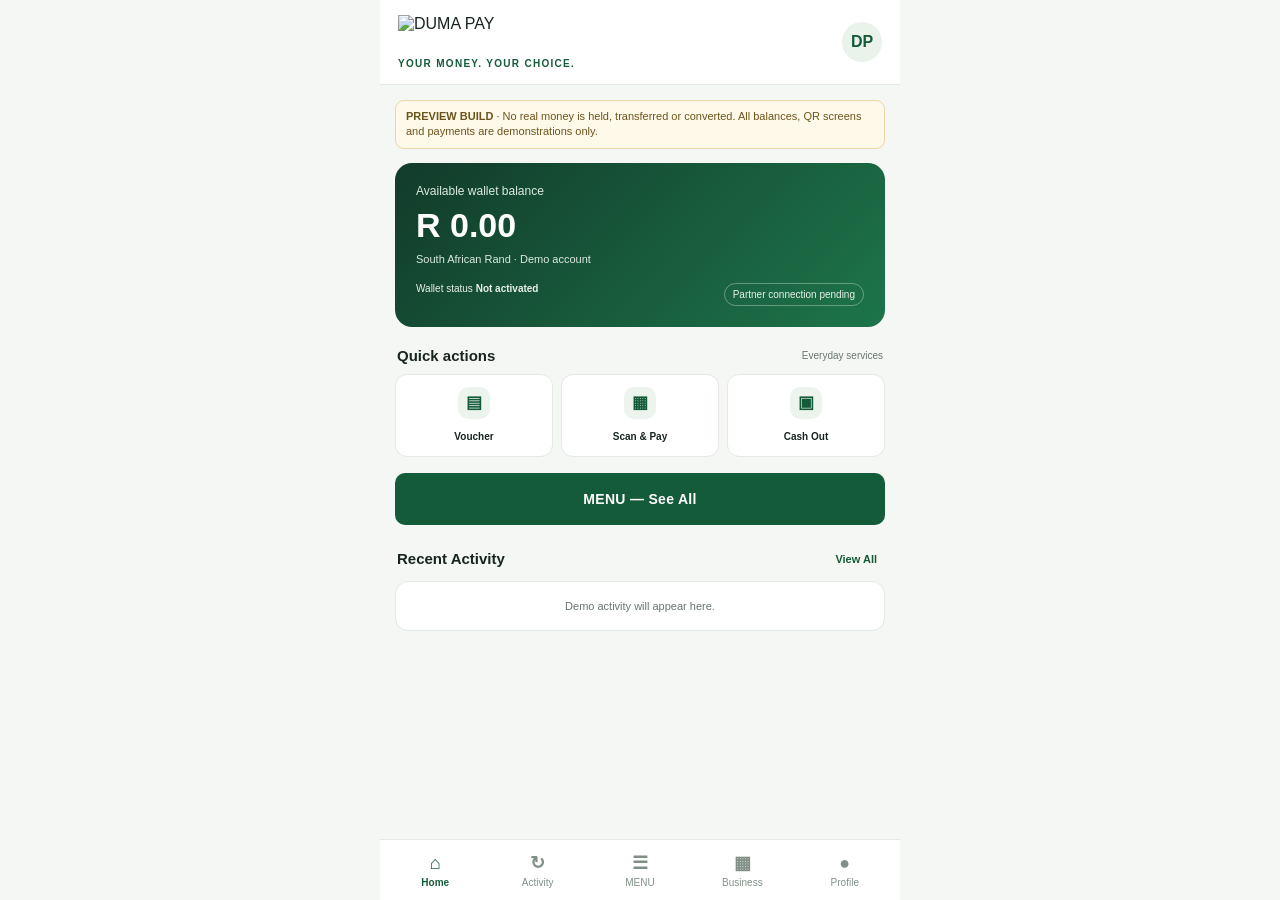
==== commit f155ba0f: "Move category groups into Menu and make Voucher a Home quick action" ====
--- a/app/src/main/assets/index.html
+++ b/app/src/main/assets/index.html
@@ -5,7 +5,7 @@
 <meta name="theme-color" content="#123b2b"><title>DUMA PAY</title>
 <style>
 :root{--green:#145b3a;--green2:#1d754a;--gold:#c99a35;--ink:#18251e;--muted:#68766d;--bg:#f5f7f4;--line:#e3e9e3;--white:#fff}
-*{box-sizing:border-box}body{margin:0;background:var(--bg);color:var(--ink);font-family:Arial,Helvetica,sans-serif}button,input,select{font:inherit}.app{max-width:520px;margin:auto;min-height:100vh;padding-bottom:88px}.top{padding:15px 18px;background:#fff;border-bottom:1px solid var(--line);display:flex;justify-content:space-between;align-items:center}.brand-logo{display:block;width:150px;height:42px;object-fit:contain;object-position:left center}.sub{font-size:10px;color:var(--green);margin-top:1px;letter-spacing:1.3px;font-weight:700}.avatar{width:40px;height:40px;border-radius:50%;background:#eaf2ec;color:var(--green);display:grid;place-items:center;font-weight:800}.content{padding:15px}.preview{border:1px solid #ead8aa;background:#fff9e9;color:#6c531c;border-radius:9px;padding:8px 10px;font-size:11px;line-height:1.4;margin-bottom:14px}.balance{background:linear-gradient(135deg,#123b2b,#1d754a);color:#fff;padding:21px;border-radius:17px}.bal-label{font-size:12px;color:#dcebe1}.amount{font-size:34px;font-weight:800;margin:8px 0}.currency{font-size:11px;color:#dcebe1}.wallet-foot{display:flex;justify-content:space-between;gap:8px;margin-top:18px;font-size:10px;color:#e8f1e9}.pill{border:1px solid #ffffff55;padding:5px 8px;border-radius:20px}.section-head{display:flex;justify-content:space-between;align-items:center;margin:20px 2px 10px}.section-head strong{font-size:15px}.section-head small{font-size:10px;color:var(--muted)}.actions{display:grid;grid-template-columns:repeat(4,1fr);gap:8px}.action{background:#fff;border:1px solid var(--line);border-radius:12px;padding:12px 3px;text-align:center;min-height:82px;color:var(--ink)}.ico{width:32px;height:32px;border-radius:10px;margin:0 auto 7px;background:#edf4ee;color:var(--green);display:grid;place-items:center;font-size:17px;font-weight:700}.action span{font-size:10px;font-weight:700}.grid{display:grid;grid-template-columns:1fr 1fr;gap:9px}.tile{background:#fff;border:1px solid var(--line);border-radius:13px;padding:13px;min-height:92px}.tile .ico{margin:0 0 8px}.tile b{font-size:12px}.tile p{font-size:10px;color:var(--muted);line-height:1.4;margin:4px 0 0}.list{background:#fff;border:1px solid var(--line);border-radius:13px;overflow:hidden}.tx{display:flex;align-items:center;gap:9px;padding:12px;border-bottom:1px solid var(--line)}.tx:last-child{border:0}.tx .ico{margin:0;flex:none}.tx b{font-size:11px}.tx small{display:block;color:var(--muted);font-size:10px;margin-top:4px}.tx .right{margin-left:auto;text-align:right;font-weight:700;font-size:11px}.muted{color:var(--muted)}.nav{position:fixed;bottom:0;left:50%;transform:translateX(-50%);width:100%;max-width:520px;background:#fff;border-top:1px solid var(--line);display:grid;grid-template-columns:repeat(5,1fr);padding:8px 4px calc(8px + env(safe-area-inset-bottom));z-index:5}.nav button{border:0;background:none;color:#819087;font-size:10px;padding:4px 0}.nav button b{display:block;font-size:18px;margin-bottom:3px}.nav button.active{color:var(--green);font-weight:800}.page{display:none}.page.active{display:block}.panel{background:#fff;border:1px solid var(--line);border-radius:14px;padding:15px;margin-bottom:11px}.panel h2{font-size:17px;margin:0 0 7px}.panel p{font-size:11px;color:var(--muted);line-height:1.5}.field{margin:12px 0}.field label{display:block;font-size:11px;font-weight:700;margin-bottom:6px}.field input,.field select{width:100%;min-height:48px;border:1px solid #dce5dc;border-radius:9px;padding:12px;background:#fbfdfb;color:var(--ink);font-size:14px}.btn{width:100%;border:0;border-radius:10px;background:var(--green);color:#fff;padding:13px;font-weight:700;margin-top:8px}.btn.gold{background:var(--gold);color:#1c241d}.btn.light{background:#edf4ee;color:var(--green)}.tag{display:inline-block;border-radius:20px;background:#edf4ee;color:var(--green);padding:5px 8px;font-size:10px;font-weight:700}.notice{font-size:10px;color:#6c531c;background:#fff8e8;border-radius:9px;padding:9px;line-height:1.5;margin:9px 0}.empty{padding:18px;text-align:center;color:var(--muted);font-size:11px}.qrbox{width:150px;height:150px;margin:12px auto;background:#fff;border:8px solid #fff;outline:1px solid var(--line);display:grid;grid-template-columns:repeat(13,1fr);gap:2px;padding:4px}.qrbox i{background:#163c2a}.qrbox i:nth-child(3n){background:#fff}.statgrid{display:grid;grid-template-columns:1fr 1fr;gap:8px;margin:12px 0}.stat{background:#f3f7f3;border-radius:10px;padding:12px}.stat small{display:block;color:var(--muted);font-size:10px}.stat b{display:block;margin-top:5px;font-size:17px}.method{display:flex;align-items:center;gap:8px;border:1px solid var(--line);border-radius:9px;padding:10px;margin:7px 0;font-size:12px}.method input{accent-color:var(--green)}.result{background:#edf5ee;border-radius:10px;padding:12px;margin-top:10px;font-size:12px;line-height:1.5}
+*{box-sizing:border-box}body{margin:0;background:var(--bg);color:var(--ink);font-family:Arial,Helvetica,sans-serif}button,input,select{font:inherit}.app{max-width:520px;margin:auto;min-height:100vh;padding-bottom:88px}.top{padding:15px 18px;background:#fff;border-bottom:1px solid var(--line);display:flex;justify-content:space-between;align-items:center}.brand-logo{display:block;width:150px;height:42px;object-fit:contain;object-position:left center}.sub{font-size:10px;color:var(--green);margin-top:1px;letter-spacing:1.3px;font-weight:700}.avatar{width:40px;height:40px;border-radius:50%;background:#eaf2ec;color:var(--green);display:grid;place-items:center;font-weight:800}.content{padding:15px}.preview{border:1px solid #ead8aa;background:#fff9e9;color:#6c531c;border-radius:9px;padding:8px 10px;font-size:11px;line-height:1.4;margin-bottom:14px}.balance{background:linear-gradient(135deg,#123b2b,#1d754a);color:#fff;padding:21px;border-radius:17px}.bal-label{font-size:12px;color:#dcebe1}.amount{font-size:34px;font-weight:800;margin:8px 0}.currency{font-size:11px;color:#dcebe1}.wallet-foot{display:flex;justify-content:space-between;gap:8px;margin-top:18px;font-size:10px;color:#e8f1e9}.pill{border:1px solid #ffffff55;padding:5px 8px;border-radius:20px}.section-head{display:flex;justify-content:space-between;align-items:center;margin:20px 2px 10px}.section-head strong{font-size:15px}.section-head small{font-size:10px;color:var(--muted)}.actions{display:grid;grid-template-columns:repeat(3,1fr);gap:8px}.action{background:#fff;border:1px solid var(--line);border-radius:12px;padding:12px 3px;text-align:center;min-height:82px;color:var(--ink)}.ico{width:32px;height:32px;border-radius:10px;margin:0 auto 7px;background:#edf4ee;color:var(--green);display:grid;place-items:center;font-size:17px;font-weight:700}.action span{font-size:10px;font-weight:700}.grid{display:grid;grid-template-columns:1fr 1fr;gap:9px}.tile{background:#fff;border:1px solid var(--line);border-radius:13px;padding:13px;min-height:92px}.tile .ico{margin:0 0 8px}.tile b{font-size:12px}.tile p{font-size:10px;color:var(--muted);line-height:1.4;margin:4px 0 0}.list{background:#fff;border:1px solid var(--line);border-radius:13px;overflow:hidden}.tx{display:flex;align-items:center;gap:9px;padding:12px;border-bottom:1px solid var(--line)}.tx:last-child{border:0}.tx .ico{margin:0;flex:none}.tx b{font-size:11px}.tx small{display:block;color:var(--muted);font-size:10px;margin-top:4px}.tx .right{margin-left:auto;text-align:right;font-weight:700;font-size:11px}.muted{color:var(--muted)}.nav{position:fixed;bottom:0;left:50%;transform:translateX(-50%);width:100%;max-width:520px;background:#fff;border-top:1px solid var(--line);display:grid;grid-template-columns:repeat(5,1fr);padding:8px 4px calc(8px + env(safe-area-inset-bottom));z-index:5}.nav button{border:0;background:none;color:#819087;font-size:10px;padding:4px 0}.nav button b{display:block;font-size:18px;margin-bottom:3px}.nav button.active{color:var(--green);font-weight:800}.page{display:none}.page.active{display:block}.panel{background:#fff;border:1px solid var(--line);border-radius:14px;padding:15px;margin-bottom:11px}.panel h2{font-size:17px;margin:0 0 7px}.panel p{font-size:11px;color:var(--muted);line-height:1.5}.field{margin:12px 0}.field label{display:block;font-size:11px;font-weight:700;margin-bottom:6px}.field input,.field select{width:100%;min-height:48px;border:1px solid #dce5dc;border-radius:9px;padding:12px;background:#fbfdfb;color:var(--ink);font-size:14px}.btn{width:100%;border:0;border-radius:10px;background:var(--green);color:#fff;padding:13px;font-weight:700;margin-top:8px}.btn.gold{background:var(--gold);color:#1c241d}.btn.light{background:#edf4ee;color:var(--green)}.tag{display:inline-block;border-radius:20px;background:#edf4ee;color:var(--green);padding:5px 8px;font-size:10px;font-weight:700}.notice{font-size:10px;color:#6c531c;background:#fff8e8;border-radius:9px;padding:9px;line-height:1.5;margin:9px 0}.empty{padding:18px;text-align:center;color:var(--muted);font-size:11px}.qrbox{width:150px;height:150px;margin:12px auto;background:#fff;border:8px solid #fff;outline:1px solid var(--line);display:grid;grid-template-columns:repeat(13,1fr);gap:2px;padding:4px}.qrbox i{background:#163c2a}.qrbox i:nth-child(3n){background:#fff}.statgrid{display:grid;grid-template-columns:1fr 1fr;gap:8px;margin:12px 0}.stat{background:#f3f7f3;border-radius:10px;padding:12px}.stat small{display:block;color:var(--muted);font-size:10px}.stat b{display:block;margin-top:5px;font-size:17px}.method{display:flex;align-items:center;gap:8px;border:1px solid var(--line);border-radius:9px;padding:10px;margin:7px 0;font-size:12px}.method input{accent-color:var(--green)}.result{background:#edf5ee;border-radius:10px;padding:12px;margin-top:10px;font-size:12px;line-height:1.5}
 
 .feature-grid{display:grid;grid-template-columns:repeat(2,1fr);gap:9px}.feature-link{border:1px solid var(--line);background:#fff;border-radius:12px;padding:12px;text-align:left;color:var(--ink);min-height:76px}.feature-link b{display:block;font-size:12px;margin:5px 0}.feature-link small{font-size:10px;color:var(--muted)}.feature-link .ico{margin:0}.mini-row{display:flex;justify-content:space-between;gap:8px;padding:10px 0;border-bottom:1px solid var(--line);font-size:12px}.mini-row:last-child{border:0}.switchrow{display:flex;justify-content:space-between;align-items:center;padding:12px 0;border-bottom:1px solid var(--line);font-size:12px}.switchrow input{width:20px;height:20px;accent-color:var(--green)}.receipt{border:1px dashed #b9c8bc;padding:14px;border-radius:10px;background:#fff;font-size:12px;line-height:1.7}.menu-cta{margin:16px 0 2px;min-height:52px;font-size:14px;letter-spacing:.3px}.home-groups{display:grid;gap:8px}.home-group{width:100%;display:flex;align-items:center;gap:12px;text-align:left;padding:13px;background:#fff;border:1px solid var(--line);border-radius:12px;color:var(--ink);min-height:66px}.group-mark{width:34px;height:34px;display:grid;place-items:center;border-radius:10px;background:#edf4ee;color:var(--green);font-size:11px;font-weight:800}.home-group b{display:block;font-size:12px;letter-spacing:.3px}.home-group small{display:block;margin-top:4px;font-size:10px;color:var(--muted)}.group-arrow{margin-left:auto;color:var(--green);font-size:24px}.text-button{border:0;background:none;color:var(--green);font-weight:800;font-size:11px;padding:6px}.menu-header{margin-bottom:12px}.menu-section{background:#fff;border:1px solid var(--line);border-radius:13px;padding:13px;margin-bottom:11px;scroll-margin-top:12px}.menu-section h2{font-size:13px;letter-spacing:.5px;color:var(--green);margin:0 0 7px}.menu-items{display:grid;grid-template-columns:1fr 1fr;gap:7px}.menu-item{display:flex;align-items:center;justify-content:space-between;gap:6px;min-height:43px;padding:9px 10px;border:1px solid var(--line);border-radius:9px;background:#fbfdfb;color:var(--ink);text-align:left;font-size:10.5px}.menu-item b{color:var(--green);font-size:17px;flex:none}</style></head>
 <body><div class="app">
@@ -15,16 +15,8 @@
 <section id="home" class="page active">
 <div class="balance"><div class="bal-label">Available wallet balance</div><div class="amount" id="walletBalance">R 0.00</div><div class="currency">South African Rand · Demo account</div><div class="wallet-foot"><span>Wallet status <b>Not activated</b></span><span class="pill">Partner connection pending</span></div></div>
 <div class="section-head"><strong>Quick actions</strong><small>Everyday services</small></div>
-<div class="actions"><button class="action" onclick="show('send')"><div class="ico">↗</div><span>Send</span></button><button class="action" onclick="show('receive')"><div class="ico">↓</div><span>Receive</span></button><button class="action" onclick="show('scan')"><div class="ico">▦</div><span>Scan & Pay</span></button><button class="action" onclick="show('cashout')"><div class="ico">▣</div><span>Cash Out</span></button></div>
+<div class="actions"><button class="action" onclick="show('voucher')"><div class="ico">▤</div><span>Voucher</span></button><button class="action" onclick="show('scan')"><div class="ico">▦</div><span>Scan & Pay</span></button><button class="action" onclick="show('cashout')"><div class="ico">▣</div><span>Cash Out</span></button></div>
 <button class="btn menu-cta" onclick="openMenu()">MENU — See All</button>
-<div class="section-head"><strong>Explore by category</strong><small>Tap to open menu</small></div>
-<div class="home-groups">
-<button class="home-group" onclick="openMenu('my-money')"><span class="group-mark">01</span><span><b>MY MONEY</b><small>Wallet, transfers and savings</small></span><span class="group-arrow">›</span></button>
-<button class="home-group" onclick="openMenu('pay-shop')"><span class="group-mark">02</span><span><b>PAY & SHOP</b><small>Payments, bills and shopping</small></span><span class="group-arrow">›</span></button>
-<button class="home-group" onclick="openMenu('my-business')"><span class="group-mark">03</span><span><b>MY BUSINESS</b><small>Tools for shop owners</small></span><span class="group-arrow">›</span></button>
-<button class="home-group" onclick="openMenu('grow-community')"><span class="group-mark">04</span><span><b>GROW & COMMUNITY</b><small>Investing, saving and wellbeing</small></span><span class="group-arrow">›</span></button>
-<button class="home-group" onclick="openMenu('global-help')"><span class="group-mark">05</span><span><b>GLOBAL & HELP</b><small>International services and support</small></span><span class="group-arrow">›</span></button>
-</div>
 <div class="section-head"><strong>Recent Activity</strong><button class="text-button" onclick="show('activity')">View All</button></div><div class="list" id="homeActivity"><div class="empty">Demo activity will appear here.</div></div>
 </section>
 
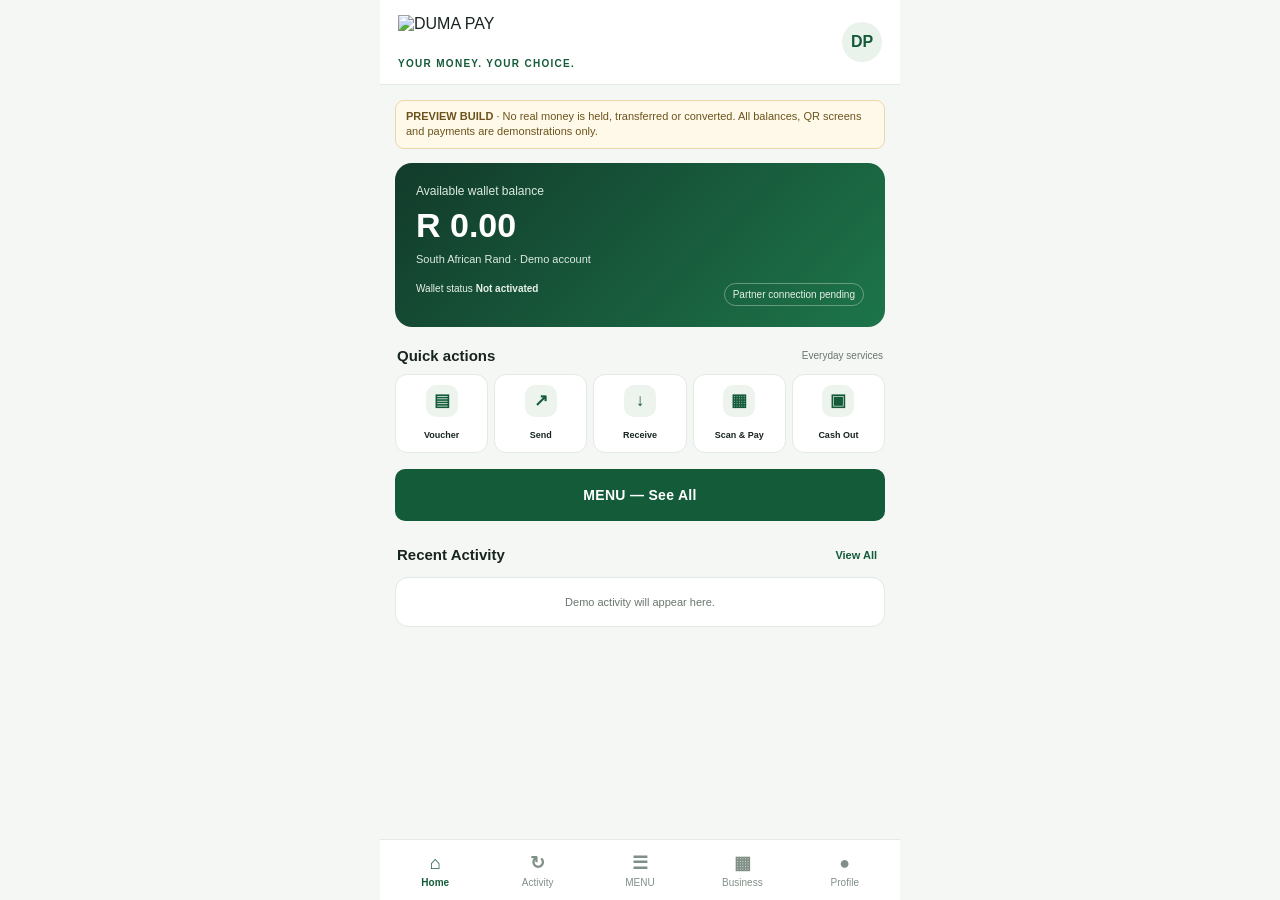
==== commit 97a17937: "Set DUMA PAY home quick actions to five buttons" ====
--- a/app/src/main/assets/index.html
+++ b/app/src/main/assets/index.html
@@ -5,7 +5,7 @@
 <meta name="theme-color" content="#123b2b"><title>DUMA PAY</title>
 <style>
 :root{--green:#145b3a;--green2:#1d754a;--gold:#c99a35;--ink:#18251e;--muted:#68766d;--bg:#f5f7f4;--line:#e3e9e3;--white:#fff}
-*{box-sizing:border-box}body{margin:0;background:var(--bg);color:var(--ink);font-family:Arial,Helvetica,sans-serif}button,input,select{font:inherit}.app{max-width:520px;margin:auto;min-height:100vh;padding-bottom:88px}.top{padding:15px 18px;background:#fff;border-bottom:1px solid var(--line);display:flex;justify-content:space-between;align-items:center}.brand-logo{display:block;width:150px;height:42px;object-fit:contain;object-position:left center}.sub{font-size:10px;color:var(--green);margin-top:1px;letter-spacing:1.3px;font-weight:700}.avatar{width:40px;height:40px;border-radius:50%;background:#eaf2ec;color:var(--green);display:grid;place-items:center;font-weight:800}.content{padding:15px}.preview{border:1px solid #ead8aa;background:#fff9e9;color:#6c531c;border-radius:9px;padding:8px 10px;font-size:11px;line-height:1.4;margin-bottom:14px}.balance{background:linear-gradient(135deg,#123b2b,#1d754a);color:#fff;padding:21px;border-radius:17px}.bal-label{font-size:12px;color:#dcebe1}.amount{font-size:34px;font-weight:800;margin:8px 0}.currency{font-size:11px;color:#dcebe1}.wallet-foot{display:flex;justify-content:space-between;gap:8px;margin-top:18px;font-size:10px;color:#e8f1e9}.pill{border:1px solid #ffffff55;padding:5px 8px;border-radius:20px}.section-head{display:flex;justify-content:space-between;align-items:center;margin:20px 2px 10px}.section-head strong{font-size:15px}.section-head small{font-size:10px;color:var(--muted)}.actions{display:grid;grid-template-columns:repeat(3,1fr);gap:8px}.action{background:#fff;border:1px solid var(--line);border-radius:12px;padding:12px 3px;text-align:center;min-height:82px;color:var(--ink)}.ico{width:32px;height:32px;border-radius:10px;margin:0 auto 7px;background:#edf4ee;color:var(--green);display:grid;place-items:center;font-size:17px;font-weight:700}.action span{font-size:10px;font-weight:700}.grid{display:grid;grid-template-columns:1fr 1fr;gap:9px}.tile{background:#fff;border:1px solid var(--line);border-radius:13px;padding:13px;min-height:92px}.tile .ico{margin:0 0 8px}.tile b{font-size:12px}.tile p{font-size:10px;color:var(--muted);line-height:1.4;margin:4px 0 0}.list{background:#fff;border:1px solid var(--line);border-radius:13px;overflow:hidden}.tx{display:flex;align-items:center;gap:9px;padding:12px;border-bottom:1px solid var(--line)}.tx:last-child{border:0}.tx .ico{margin:0;flex:none}.tx b{font-size:11px}.tx small{display:block;color:var(--muted);font-size:10px;margin-top:4px}.tx .right{margin-left:auto;text-align:right;font-weight:700;font-size:11px}.muted{color:var(--muted)}.nav{position:fixed;bottom:0;left:50%;transform:translateX(-50%);width:100%;max-width:520px;background:#fff;border-top:1px solid var(--line);display:grid;grid-template-columns:repeat(5,1fr);padding:8px 4px calc(8px + env(safe-area-inset-bottom));z-index:5}.nav button{border:0;background:none;color:#819087;font-size:10px;padding:4px 0}.nav button b{display:block;font-size:18px;margin-bottom:3px}.nav button.active{color:var(--green);font-weight:800}.page{display:none}.page.active{display:block}.panel{background:#fff;border:1px solid var(--line);border-radius:14px;padding:15px;margin-bottom:11px}.panel h2{font-size:17px;margin:0 0 7px}.panel p{font-size:11px;color:var(--muted);line-height:1.5}.field{margin:12px 0}.field label{display:block;font-size:11px;font-weight:700;margin-bottom:6px}.field input,.field select{width:100%;min-height:48px;border:1px solid #dce5dc;border-radius:9px;padding:12px;background:#fbfdfb;color:var(--ink);font-size:14px}.btn{width:100%;border:0;border-radius:10px;background:var(--green);color:#fff;padding:13px;font-weight:700;margin-top:8px}.btn.gold{background:var(--gold);color:#1c241d}.btn.light{background:#edf4ee;color:var(--green)}.tag{display:inline-block;border-radius:20px;background:#edf4ee;color:var(--green);padding:5px 8px;font-size:10px;font-weight:700}.notice{font-size:10px;color:#6c531c;background:#fff8e8;border-radius:9px;padding:9px;line-height:1.5;margin:9px 0}.empty{padding:18px;text-align:center;color:var(--muted);font-size:11px}.qrbox{width:150px;height:150px;margin:12px auto;background:#fff;border:8px solid #fff;outline:1px solid var(--line);display:grid;grid-template-columns:repeat(13,1fr);gap:2px;padding:4px}.qrbox i{background:#163c2a}.qrbox i:nth-child(3n){background:#fff}.statgrid{display:grid;grid-template-columns:1fr 1fr;gap:8px;margin:12px 0}.stat{background:#f3f7f3;border-radius:10px;padding:12px}.stat small{display:block;color:var(--muted);font-size:10px}.stat b{display:block;margin-top:5px;font-size:17px}.method{display:flex;align-items:center;gap:8px;border:1px solid var(--line);border-radius:9px;padding:10px;margin:7px 0;font-size:12px}.method input{accent-color:var(--green)}.result{background:#edf5ee;border-radius:10px;padding:12px;margin-top:10px;font-size:12px;line-height:1.5}
+*{box-sizing:border-box}body{margin:0;background:var(--bg);color:var(--ink);font-family:Arial,Helvetica,sans-serif}button,input,select{font:inherit}.app{max-width:520px;margin:auto;min-height:100vh;padding-bottom:88px}.top{padding:15px 18px;background:#fff;border-bottom:1px solid var(--line);display:flex;justify-content:space-between;align-items:center}.brand-logo{display:block;width:150px;height:42px;object-fit:contain;object-position:left center}.sub{font-size:10px;color:var(--green);margin-top:1px;letter-spacing:1.3px;font-weight:700}.avatar{width:40px;height:40px;border-radius:50%;background:#eaf2ec;color:var(--green);display:grid;place-items:center;font-weight:800}.content{padding:15px}.preview{border:1px solid #ead8aa;background:#fff9e9;color:#6c531c;border-radius:9px;padding:8px 10px;font-size:11px;line-height:1.4;margin-bottom:14px}.balance{background:linear-gradient(135deg,#123b2b,#1d754a);color:#fff;padding:21px;border-radius:17px}.bal-label{font-size:12px;color:#dcebe1}.amount{font-size:34px;font-weight:800;margin:8px 0}.currency{font-size:11px;color:#dcebe1}.wallet-foot{display:flex;justify-content:space-between;gap:8px;margin-top:18px;font-size:10px;color:#e8f1e9}.pill{border:1px solid #ffffff55;padding:5px 8px;border-radius:20px}.section-head{display:flex;justify-content:space-between;align-items:center;margin:20px 2px 10px}.section-head strong{font-size:15px}.section-head small{font-size:10px;color:var(--muted)}.actions{display:grid;grid-template-columns:repeat(5,minmax(0,1fr));gap:6px}.action{background:#fff;border:1px solid var(--line);border-radius:12px;padding:10px 2px;text-align:center;min-height:78px;min-width:0;color:var(--ink)}.ico{width:32px;height:32px;border-radius:10px;margin:0 auto 7px;background:#edf4ee;color:var(--green);display:grid;place-items:center;font-size:17px;font-weight:700}.action span{font-size:9px;font-weight:700;white-space:nowrap}.grid{display:grid;grid-template-columns:1fr 1fr;gap:9px}.tile{background:#fff;border:1px solid var(--line);border-radius:13px;padding:13px;min-height:92px}.tile .ico{margin:0 0 8px}.tile b{font-size:12px}.tile p{font-size:10px;color:var(--muted);line-height:1.4;margin:4px 0 0}.list{background:#fff;border:1px solid var(--line);border-radius:13px;overflow:hidden}.tx{display:flex;align-items:center;gap:9px;padding:12px;border-bottom:1px solid var(--line)}.tx:last-child{border:0}.tx .ico{margin:0;flex:none}.tx b{font-size:11px}.tx small{display:block;color:var(--muted);font-size:10px;margin-top:4px}.tx .right{margin-left:auto;text-align:right;font-weight:700;font-size:11px}.muted{color:var(--muted)}.nav{position:fixed;bottom:0;left:50%;transform:translateX(-50%);width:100%;max-width:520px;background:#fff;border-top:1px solid var(--line);display:grid;grid-template-columns:repeat(5,1fr);padding:8px 4px calc(8px + env(safe-area-inset-bottom));z-index:5}.nav button{border:0;background:none;color:#819087;font-size:10px;padding:4px 0}.nav button b{display:block;font-size:18px;margin-bottom:3px}.nav button.active{color:var(--green);font-weight:800}.page{display:none}.page.active{display:block}.panel{background:#fff;border:1px solid var(--line);border-radius:14px;padding:15px;margin-bottom:11px}.panel h2{font-size:17px;margin:0 0 7px}.panel p{font-size:11px;color:var(--muted);line-height:1.5}.field{margin:12px 0}.field label{display:block;font-size:11px;font-weight:700;margin-bottom:6px}.field input,.field select{width:100%;min-height:48px;border:1px solid #dce5dc;border-radius:9px;padding:12px;background:#fbfdfb;color:var(--ink);font-size:14px}.btn{width:100%;border:0;border-radius:10px;background:var(--green);color:#fff;padding:13px;font-weight:700;margin-top:8px}.btn.gold{background:var(--gold);color:#1c241d}.btn.light{background:#edf4ee;color:var(--green)}.tag{display:inline-block;border-radius:20px;background:#edf4ee;color:var(--green);padding:5px 8px;font-size:10px;font-weight:700}.notice{font-size:10px;color:#6c531c;background:#fff8e8;border-radius:9px;padding:9px;line-height:1.5;margin:9px 0}.empty{padding:18px;text-align:center;color:var(--muted);font-size:11px}.qrbox{width:150px;height:150px;margin:12px auto;background:#fff;border:8px solid #fff;outline:1px solid var(--line);display:grid;grid-template-columns:repeat(13,1fr);gap:2px;padding:4px}.qrbox i{background:#163c2a}.qrbox i:nth-child(3n){background:#fff}.statgrid{display:grid;grid-template-columns:1fr 1fr;gap:8px;margin:12px 0}.stat{background:#f3f7f3;border-radius:10px;padding:12px}.stat small{display:block;color:var(--muted);font-size:10px}.stat b{display:block;margin-top:5px;font-size:17px}.method{display:flex;align-items:center;gap:8px;border:1px solid var(--line);border-radius:9px;padding:10px;margin:7px 0;font-size:12px}.method input{accent-color:var(--green)}.result{background:#edf5ee;border-radius:10px;padding:12px;margin-top:10px;font-size:12px;line-height:1.5}
 
 .feature-grid{display:grid;grid-template-columns:repeat(2,1fr);gap:9px}.feature-link{border:1px solid var(--line);background:#fff;border-radius:12px;padding:12px;text-align:left;color:var(--ink);min-height:76px}.feature-link b{display:block;font-size:12px;margin:5px 0}.feature-link small{font-size:10px;color:var(--muted)}.feature-link .ico{margin:0}.mini-row{display:flex;justify-content:space-between;gap:8px;padding:10px 0;border-bottom:1px solid var(--line);font-size:12px}.mini-row:last-child{border:0}.switchrow{display:flex;justify-content:space-between;align-items:center;padding:12px 0;border-bottom:1px solid var(--line);font-size:12px}.switchrow input{width:20px;height:20px;accent-color:var(--green)}.receipt{border:1px dashed #b9c8bc;padding:14px;border-radius:10px;background:#fff;font-size:12px;line-height:1.7}.menu-cta{margin:16px 0 2px;min-height:52px;font-size:14px;letter-spacing:.3px}.home-groups{display:grid;gap:8px}.home-group{width:100%;display:flex;align-items:center;gap:12px;text-align:left;padding:13px;background:#fff;border:1px solid var(--line);border-radius:12px;color:var(--ink);min-height:66px}.group-mark{width:34px;height:34px;display:grid;place-items:center;border-radius:10px;background:#edf4ee;color:var(--green);font-size:11px;font-weight:800}.home-group b{display:block;font-size:12px;letter-spacing:.3px}.home-group small{display:block;margin-top:4px;font-size:10px;color:var(--muted)}.group-arrow{margin-left:auto;color:var(--green);font-size:24px}.text-button{border:0;background:none;color:var(--green);font-weight:800;font-size:11px;padding:6px}.menu-header{margin-bottom:12px}.menu-section{background:#fff;border:1px solid var(--line);border-radius:13px;padding:13px;margin-bottom:11px;scroll-margin-top:12px}.menu-section h2{font-size:13px;letter-spacing:.5px;color:var(--green);margin:0 0 7px}.menu-items{display:grid;grid-template-columns:1fr 1fr;gap:7px}.menu-item{display:flex;align-items:center;justify-content:space-between;gap:6px;min-height:43px;padding:9px 10px;border:1px solid var(--line);border-radius:9px;background:#fbfdfb;color:var(--ink);text-align:left;font-size:10.5px}.menu-item b{color:var(--green);font-size:17px;flex:none}</style></head>
 <body><div class="app">
@@ -15,7 +15,7 @@
 <section id="home" class="page active">
 <div class="balance"><div class="bal-label">Available wallet balance</div><div class="amount" id="walletBalance">R 0.00</div><div class="currency">South African Rand · Demo account</div><div class="wallet-foot"><span>Wallet status <b>Not activated</b></span><span class="pill">Partner connection pending</span></div></div>
 <div class="section-head"><strong>Quick actions</strong><small>Everyday services</small></div>
-<div class="actions"><button class="action" onclick="show('voucher')"><div class="ico">▤</div><span>Voucher</span></button><button class="action" onclick="show('scan')"><div class="ico">▦</div><span>Scan & Pay</span></button><button class="action" onclick="show('cashout')"><div class="ico">▣</div><span>Cash Out</span></button></div>
+<div class="actions"><button class="action" onclick="show('voucher')"><div class="ico">▤</div><span>Voucher</span></button><button class="action" onclick="show('send')"><div class="ico">↗</div><span>Send</span></button><button class="action" onclick="show('receive')"><div class="ico">↓</div><span>Receive</span></button><button class="action" onclick="show('scan')"><div class="ico">▦</div><span>Scan & Pay</span></button><button class="action" onclick="show('cashout')"><div class="ico">▣</div><span>Cash Out</span></button></div>
 <button class="btn menu-cta" onclick="openMenu()">MENU — See All</button>
 <div class="section-head"><strong>Recent Activity</strong><button class="text-button" onclick="show('activity')">View All</button></div><div class="list" id="homeActivity"><div class="empty">Demo activity will appear here.</div></div>
 </section>
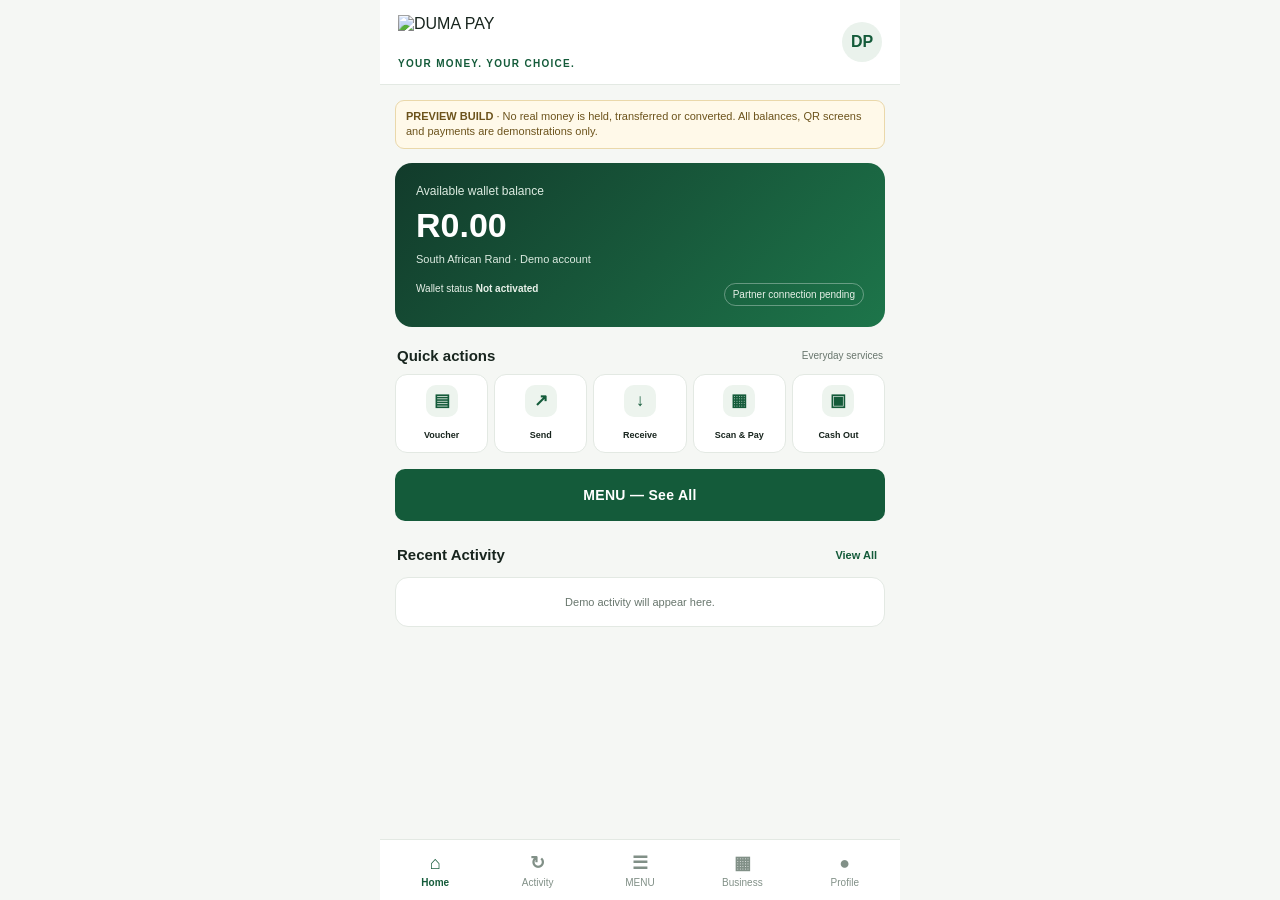
==== commit a0347143: "Fix DUMA PAY navigation script syntax" ====
--- a/app/src/main/assets/index.html
+++ b/app/src/main/assets/index.html
@@ -101,10 +101,12 @@
 const read=(k,d)=>{try{return JSON.parse(localStorage.getItem(k))??d}catch(e){return d}};
 let demoWallet=Number(localStorage.getItem("duma_demo_wallet")||0);
 let shop=read("duma_demo_shop",null),payments=read("duma_demo_shop_payments",[]),activity=read("duma_demo_activity",[]);
-function openMenu(group){show('menu');if(group){const target=document.getElementById('menu-'+group);if(target)target.scrollIntoView({behavior:'smooth',block:'start'})}}\nfunction show(id,btn){document.querySelectorAll(".page").forEach(p=>p.classList.remove("active"));const page=document.getElementById(id);if(page)page.classList.add("active");document.querySelectorAll(".nav button").forEach(b=>b.classList.remove("active"));const nav=btn||document.querySelector('.nav button[data-page="'+id+'"]');if(nav)nav.classList.add("active");if(id==="shopPay")document.getElementById("payShopName").value=shop?.name||"";if(id==="myShop")renderMyShop();if(id==="moneygram")renderMoneyGramHistory();if(id==="globalhub")renderGlobalHub();if(id==="invest")renderInvestHub();if(id==="stockvel")renderStockvelHub();if(id==="educationfund")renderEducationGoals();if(id==="dumapos")renderPosSales();if(id==="communityprojects")renderCommunityProjects();if(id==="financialhealth")renderDebtPlans();if(id==="agentnetwork")renderAgentApplications();window.scrollTo(0,0)}
+function openMenu(group){show('menu');if(group){const target=document.getElementById('menu-'+group);if(target)target.scrollIntoView({behavior:'smooth',block:'start'})}}
+function show(id,btn){document.querySelectorAll(".page").forEach(p=>p.classList.remove("active"));const page=document.getElementById(id);if(page)page.classList.add("active");document.querySelectorAll(".nav button").forEach(b=>b.classList.remove("active"));const nav=btn||document.querySelector('.nav button[data-page="'+id+'"]');if(nav)nav.classList.add("active");if(id==="shopPay")document.getElementById("payShopName").value=shop?.name||"";if(id==="myShop")renderMyShop();if(id==="moneygram")renderMoneyGramHistory();if(id==="globalhub")renderGlobalHub();if(id==="invest")renderInvestHub();if(id==="stockvel")renderStockvelHub();if(id==="educationfund")renderEducationGoals();if(id==="dumapos")renderPosSales();if(id==="communityprojects")renderCommunityProjects();if(id==="financialhealth")renderDebtPlans();if(id==="agentnetwork")renderAgentApplications();window.scrollTo(0,0)}
 function pending(){alert("This service is not live yet. DUMA PAY must connect to an approved financial partner and complete required compliance checks.")}
 function saveActivity(label,amount){activity.unshift({label,amount,at:new Date().toLocaleString(APP_CONFIG.locale),demo:true});activity=activity.slice(0,40);localStorage.setItem("duma_demo_activity",JSON.stringify(activity));renderActivity()}
-function renderActivity(){const full=activity.length?activity.map(a=>'<div class="tx"><div><b>'+escapeHtml(a.label)+'</b><small>DEMO · '+escapeHtml(a.at)+'</small></div><span class="right">'+(a.amount?money(a.amount):"DEMO")+'</span></div>').join(""):'<div class="empty">No demo activity.</div>';document.getElementById("activityList").innerHTML=full;document.getElementById("homeActivity").innerHTML=activity.length?activity.slice(0,3).map(a=>'<div class="tx"><div><b>'+escapeHtml(a.label)+'</b><small>DEMO · '+escapeHtml(a.at)+'</small></div><span class="right">'+(a.amount?money(a.amount):"DEMO")+'</span></div>').join(""):'<div class="empty">Demo activity will appear here.</div>'}\nfunction escapeHtml(s){return String(s??"").replace(/[&<>"']/g,c=>({"&":"&amp;","<":"&lt;",">":"&gt;",'"':"&quot;","'":"&#39;"}[c]))}
+function renderActivity(){const full=activity.length?activity.map(a=>'<div class="tx"><div><b>'+escapeHtml(a.label)+'</b><small>DEMO · '+escapeHtml(a.at)+'</small></div><span class="right">'+(a.amount?money(a.amount):"DEMO")+'</span></div>').join(""):'<div class="empty">No demo activity.</div>';document.getElementById("activityList").innerHTML=full;document.getElementById("homeActivity").innerHTML=activity.length?activity.slice(0,3).map(a=>'<div class="tx"><div><b>'+escapeHtml(a.label)+'</b><small>DEMO · '+escapeHtml(a.at)+'</small></div><span class="right">'+(a.amount?money(a.amount):"DEMO")+'</span></div>').join(""):'<div class="empty">Demo activity will appear here.</div>'}
+function escapeHtml(s){return String(s??"").replace(/[&<>"']/g,c=>({"&":"&amp;","<":"&lt;",">":"&gt;",'"':"&quot;","'":"&#39;"}[c]))}
 function renderWallet(){document.getElementById("walletBalance").textContent=money(demoWallet)}
 function makeCode(name,location){let s=(name+"|"+location).toUpperCase(),h=2166136261;for(let i=0;i<s.length;i++){h^=s.charCodeAt(i);h=Math.imul(h,16777619)}return "DUMA-"+(h>>>0).toString(36).toUpperCase().padStart(7,"0").slice(0,7)}
 function drawShopQr(code){const box=document.getElementById("shopQr");box.innerHTML="";let seed=0;for(const c of code)seed=(seed*31+c.charCodeAt(0))>>>0;for(let i=0;i<169;i++){seed=(Math.imul(seed,1664525)+1013904223)>>>0;const cell=document.createElement("i");if(seed%3===0)cell.style.background="#fff";box.appendChild(cell)}}
